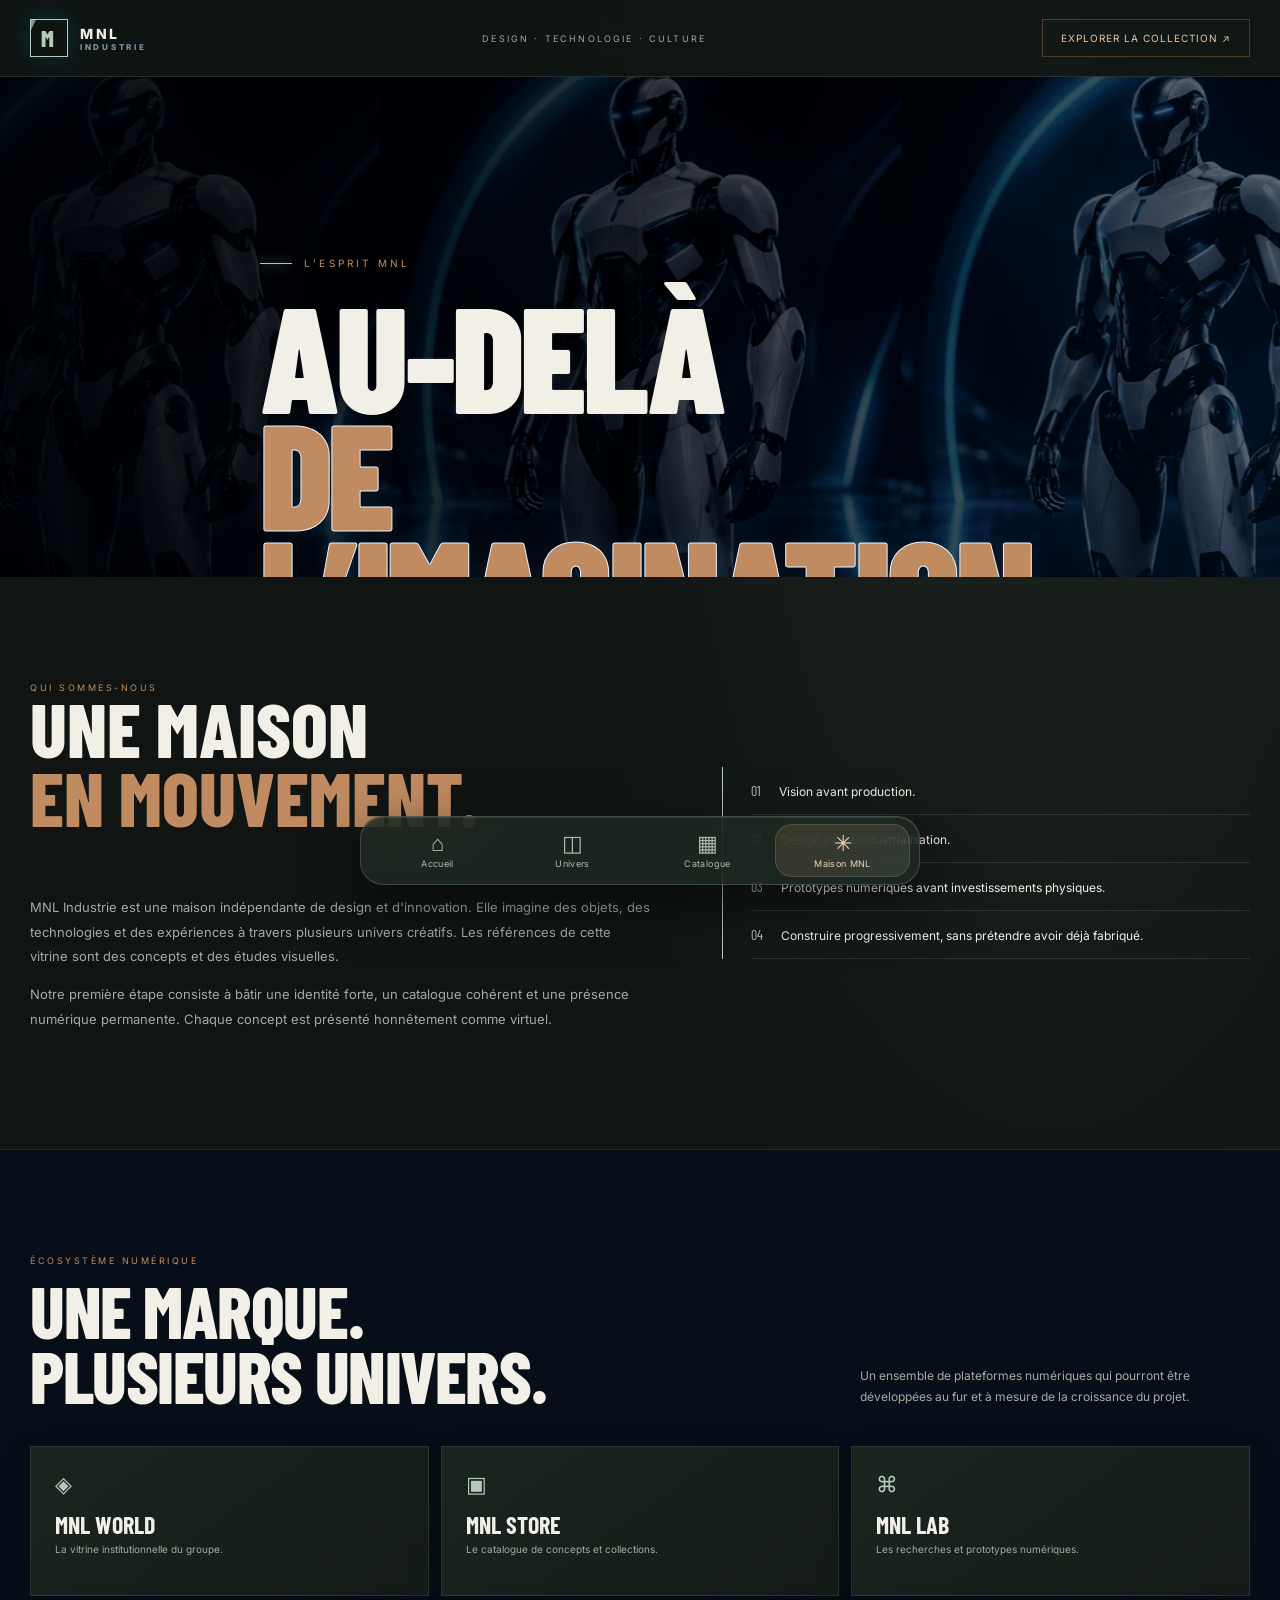
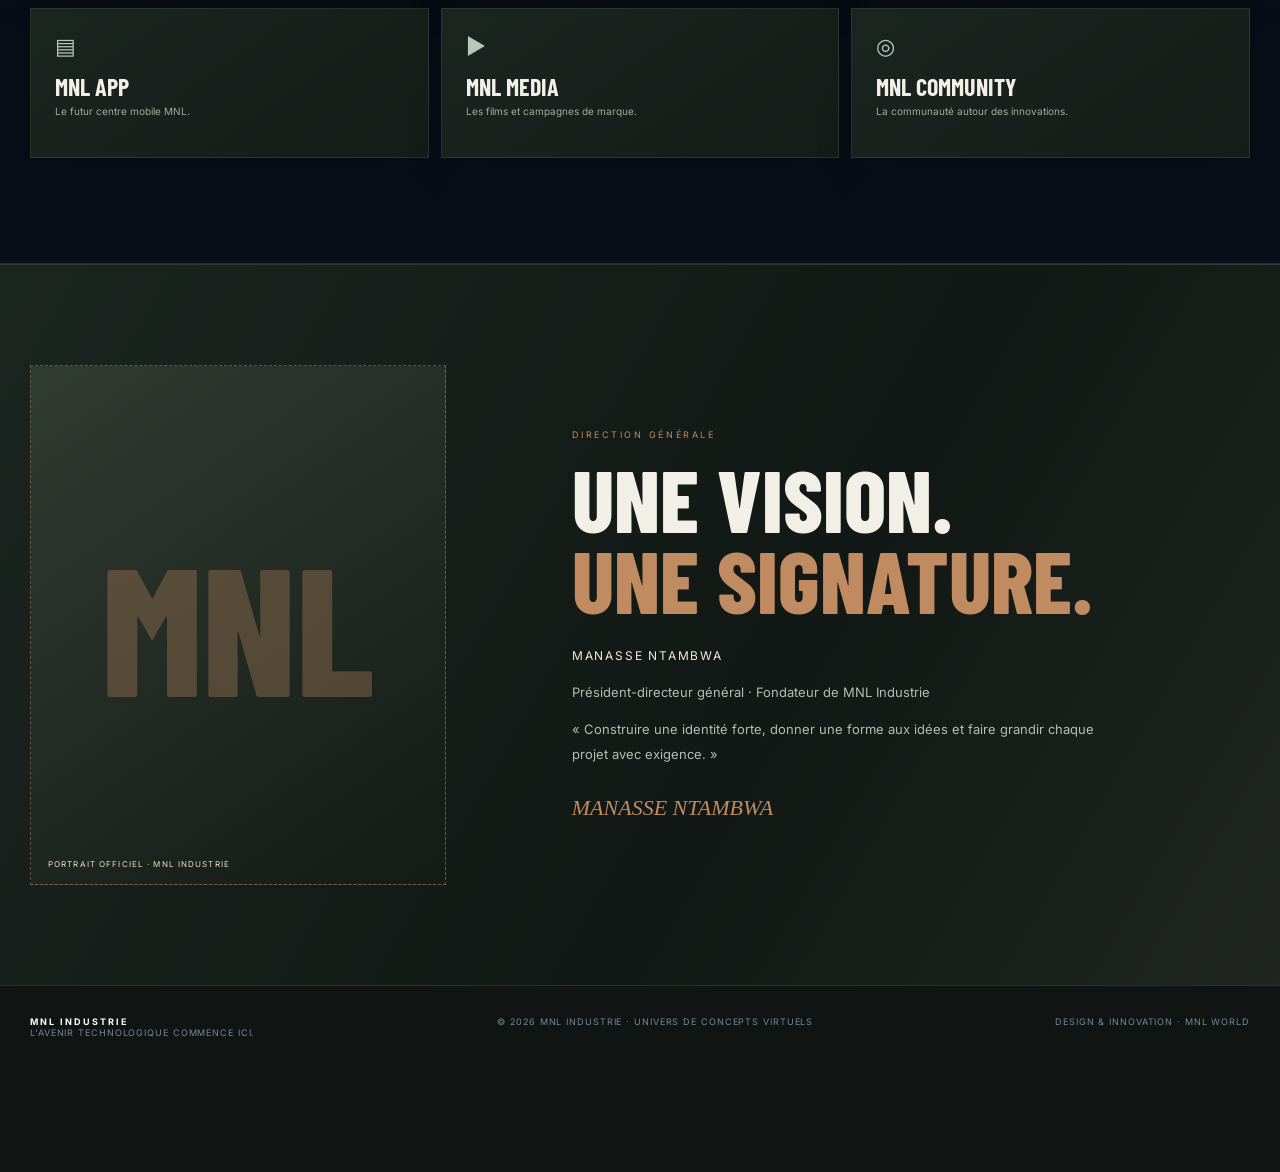
==== about.html @ 439a87bc "Finaliser la navigation et la présentation de la direction MNL" ====
<!doctype html><html lang="fr"><head><meta charset="utf-8"><meta name="viewport" content="width=device-width,initial-scale=1"><meta name="theme-color" content="#05080e"><meta name="description" content="MNL Industrie — Groupe technologique virtuel."><link rel="manifest" href="manifest.webmanifest"><link rel="icon" href="icon.svg"><title>Notre vision | MNL Industrie</title><link rel="stylesheet" href="style.css"></head><body><header class="site-header"><div class="container nav"><a class="logo" href="index.html"><span class="logo-mark">M</span><span>MNL<small>INDUSTRIE</small></span></a><span class="header-signature">DESIGN · TECHNOLOGIE · CULTURE</span><a class="nav-action" href="products.html">Explorer la collection ↗</a></div></header><main><section class="hero" style="height:500px;min-height:500px"><div class="hero-bg" style="background-image:linear-gradient(90deg,#05080ef5,#05080e99),url('mnl-atlas-robot.webp');background-position:center 35%"></div><div class="container hero-inner"><div class="eyebrow">L’esprit MNL</div><h1>AU-DELÀ<br><span>DE L’IMAGINATION.</span></h1><p>Imaginer aujourd'hui ce qui pourrait transformer demain.</p></div></section><section><div class="container manifesto"><div><div class="kicker">Qui sommes-nous</div><h2>UNE MAISON<br><span>EN MOUVEMENT.</span></h2><p>MNL Industrie est une maison indépendante de design et d'innovation. Elle imagine des objets, des technologies et des expériences à travers plusieurs univers créatifs. Les références de cette vitrine sont des concepts et des études visuelles.</p><p>Notre première étape consiste à bâtir une identité forte, un catalogue cohérent et une présence numérique permanente. Chaque concept est présenté honnêtement comme virtuel.</p></div><div class="principles"><div class="principle"><b>01</b> Vision avant production.</div><div class="principle"><b>02</b> Design avant industrialisation.</div><div class="principle"><b>03</b> Prototypes numériques avant investissements physiques.</div><div class="principle"><b>04</b> Construire progressivement, sans prétendre avoir déjà fabriqué.</div></div></div></section><section class="ecosystem"><div class="container"><div class="section-top"><div><div class="kicker">Écosystème numérique</div><h2>UNE MARQUE.<br>PLUSIEURS UNIVERS.</h2></div><p>Un ensemble de plateformes numériques qui pourront être développées au fur et à mesure de la croissance du projet.</p></div><div class="eco-grid"><article class="eco"><span>◈</span><h3>MNL WORLD</h3><p>La vitrine institutionnelle du groupe.</p></article><article class="eco"><span>▣</span><h3>MNL STORE</h3><p>Le catalogue de concepts et collections.</p></article><article class="eco"><span>⌘</span><h3>MNL LAB</h3><p>Les recherches et prototypes numériques.</p></article><article class="eco"><span>▤</span><h3>MNL APP</h3><p>Le futur centre mobile MNL.</p></article><article class="eco"><span>▶</span><h3>MNL MEDIA</h3><p>Les films et campagnes de marque.</p></article><article class="eco"><span>◎</span><h3>MNL COMMUNITY</h3><p>La communauté autour des innovations.</p></article></div></div></section><section class="ceo-section"><div class="container ceo-layout"><div class="ceo-photo"><img src="pdg.png" alt="Portrait de Manasse Ntambwa, président-directeur général de MNL Industrie" onerror="this.style.display='none';this.parentElement.classList.add('photo-pending')"><span class="photo-fallback">MNL</span><small>PORTRAIT OFFICIEL · MNL INDUSTRIE</small></div><div class="ceo-copy"><div class="kicker">Direction générale</div><h2>UNE VISION.<br><span>UNE SIGNATURE.</span></h2><p class="ceo-role">MANASSE NTAMBWA</p><p>Président-directeur général · Fondateur de MNL Industrie</p><p>« Construire une identité forte, donner une forme aux idées et faire grandir chaque projet avec exigence. »</p><div class="ceo-sign">MANASSE NTAMBWA</div></div></div></section></main><footer><div class="container foot"><div><b>MNL INDUSTRIE</b><br>L'avenir technologique commence ici.</div><div>© <span id="year"></span> MNL Industrie · Univers de concepts virtuels</div><div>Design & innovation · MNL WORLD</div></div></footer><div class="modal" id="modal" role="dialog" aria-modal="true" aria-labelledby="modalTitle"><div class="modal-box"><button class="close" id="close" aria-label="Fermer">×</button><div class="modal-img"><img id="modalImg" src="" alt=""></div><div class="modal-content"><div class="kicker" id="modalDivision"></div><h2 id="modalTitle"></h2><p id="modalType"></p><p id="modalDesc"></p><div class="specs" id="specs"></div><div class="disclaimer">CONCEPT VIRTUEL — Ce produit est une création de conception. Il n'est pas présenté comme un produit fabriqué ou commercialisé.</div></div></div></div><script src="data.js"></script><script src="app.js"></script><nav class="bottom-dock" aria-label="Navigation principale"><a href="index.html" data-page="index.html"><span>⌂</span><small>Accueil</small></a><a href="divisions.html" data-page="divisions.html"><span>◫</span><small>Univers</small></a><a href="products.html" data-page="products.html"><span>▦</span><small>Catalogue</small></a><a href="about.html" data-page="about.html"><span>✳</span><small>Maison MNL</small></a></nav><script>document.querySelectorAll('.bottom-dock a').forEach(a=>{if(location.pathname.endsWith(a.dataset.page))a.classList.add('active')});</script></body></html>
---- style.css ----
@import url('https://fonts.googleapis.com/css2?family=Barlow+Condensed:wght@500;600;700;800;900&family=Inter:wght@400;500;600;700;800&display=swap');

:root{
 --bg:#05080e;--panel:#0a111b;--panel2:#0d1a29;--line:rgba(176,207,232,.14);
 --blue:#087cff;--cyan:#28c8ff;--white:#f4f8fc;--muted:#91a2b4;--gold:#c8b58c;
 --ease:cubic-bezier(.2,.75,.25,1)
}
*{box-sizing:border-box}
html{scroll-behavior:smooth;scroll-padding-top:90px}
body{margin:0;background:var(--bg);color:var(--white);font-family:Inter,Arial,sans-serif;overflow-x:hidden}
body:before{content:"";position:fixed;inset:0;pointer-events:none;z-index:-1;opacity:.13;background-image:linear-gradient(rgba(85,160,220,.07) 1px,transparent 1px),linear-gradient(90deg,rgba(85,160,220,.07) 1px,transparent 1px);background-size:64px 64px;mask-image:linear-gradient(to bottom,black,transparent 75%)}
a{color:inherit;text-decoration:none}button,input,select{font:inherit}
.container{width:min(1220px,calc(100% - 48px));margin:auto}
header{position:fixed;inset:0 0 auto;z-index:30;background:rgba(5,8,14,.78);backdrop-filter:blur(22px) saturate(150%);border-bottom:1px solid rgba(255,255,255,.07);transition:background .35s,border-color .35s,box-shadow .35s}
header.header-scrolled{background:rgba(5,8,14,.95);border-color:rgba(40,200,255,.18);box-shadow:0 12px 35px #0008}
.nav{height:78px;display:flex;align-items:center;justify-content:space-between;gap:28px}
.logo{display:flex;align-items:center;gap:12px;font-weight:800;letter-spacing:.19em;font-size:14px}
.logo-mark{width:38px;height:38px;border:1px solid var(--cyan);display:grid;place-items:center;color:var(--cyan);font:800 23px 'Barlow Condensed';box-shadow:0 0 24px #00baff2a;position:relative;overflow:hidden}
.logo-mark:after{content:"";position:absolute;inset:-80% auto -80% -35%;width:25%;background:#fff8;transform:rotate(25deg);animation:logoShine 5s ease-in-out infinite}
.logo small{display:block;color:#8092a5;font-size:8px;letter-spacing:.34em}
.navlinks{display:flex;gap:27px;font-size:10px;text-transform:uppercase;letter-spacing:.15em;color:#c0ccd8}
.navlinks a{position:relative;padding:12px 0;transition:color .25s}
.navlinks a:after{content:"";position:absolute;bottom:3px;left:0;width:100%;height:1px;background:var(--cyan);transform:scaleX(0);transform-origin:right;transition:transform .3s var(--ease)}
.navlinks a:hover,.navlinks a.active{color:var(--cyan)}.navlinks a:hover:after{transform:scaleX(1);transform-origin:left}
.nav-action{font-size:9px;letter-spacing:.14em;text-transform:uppercase;border:1px solid #21c8ff70;padding:12px 16px;transition:.25s}
.nav-action:hover{background:#0b8bca22;border-color:var(--cyan);box-shadow:0 0 25px #00aaff20}
.hamb{display:none;background:none;color:white;border:1px solid var(--line);padding:9px 12px}
.hero{height:min(850px,100vh);min-height:650px;position:relative;display:flex;align-items:center;overflow:hidden;background:#060b13}
.hero-bg{position:absolute;inset:0;background:linear-gradient(90deg,#05080ef5 0%,#05080ed9 38%,#05080e20 100%),linear-gradient(0deg,#05080e 0%,transparent 40%),url('hero-car.webp') center 55%/cover no-repeat;transform:scale(1.04);animation:heroReveal 1.4s var(--ease) both,heroDrift 22s ease-in-out infinite alternate}
.hero:before{content:"";position:absolute;inset:0;z-index:1;pointer-events:none;background:linear-gradient(115deg,transparent 45%,#007dff14 100%);opacity:.9}
.hero:after{content:"";position:absolute;z-index:1;inset:0;pointer-events:none;background:linear-gradient(90deg,transparent 0 49.9%,#75caff0b 50%,transparent 50.1%),linear-gradient(0deg,transparent 0 49.9%,#75caff08 50%,transparent 50.1%)}
.hero-inner{position:relative;z-index:2;padding-top:75px;max-width:760px;animation:contentIn .9s .15s var(--ease) both}
.eyebrow{font-size:10px;text-transform:uppercase;letter-spacing:.32em;color:var(--cyan);display:flex;align-items:center;gap:12px}
.eyebrow:before{content:"";width:32px;height:1px;background:var(--cyan);box-shadow:0 0 12px var(--cyan)}
h1,h2,h3,p{margin-top:0}
.hero h1{font:900 clamp(70px,12vw,150px)/.78 'Barlow Condensed',sans-serif;letter-spacing:-.025em;text-transform:uppercase;margin:27px 0 24px}
.hero h1 span{display:block;color:transparent;-webkit-text-stroke:1px #e7f5ff;text-shadow:0 0 35px #60bfff1a}
.hero p{color:#c0ccd7;max-width:500px;font-size:14px;line-height:1.9}
.buttons{display:flex;gap:12px;flex-wrap:wrap;margin-top:28px}
.btn{display:inline-flex;align-items:center;gap:12px;padding:14px 19px;border:1px solid #ffffff38;font-size:9px;letter-spacing:.16em;text-transform:uppercase;transition:transform .3s var(--ease),border-color .3s,background .3s;position:relative;overflow:hidden}
.btn:after{content:"";position:absolute;inset:0;background:linear-gradient(110deg,transparent,#ffffff20,transparent);transform:translateX(-120%);transition:transform .65s}
.btn:hover:after{transform:translateX(120%)}
.btn.primary{background:linear-gradient(105deg,#006bff,#00aee9);border:0;color:white;box-shadow:0 8px 30px #007bff35}
.btn:hover{transform:translateY(-3px);border-color:var(--cyan)}
.hero-bottom{position:absolute;z-index:3;bottom:34px;left:0;right:0;display:flex;justify-content:space-between;align-items:end;color:#8da0b3;font-size:9px;letter-spacing:.18em;text-transform:uppercase}
.hero-index strong{font:700 30px 'Barlow Condensed';color:white}.scroll{display:flex;gap:12px;align-items:center}.scroll:before{content:"";width:45px;height:1px;background:var(--cyan);animation:scrollLine 2s ease-in-out infinite}
section{padding:105px 0;position:relative}
.section-top{display:flex;justify-content:space-between;align-items:end;gap:35px;margin-bottom:38px}
.section-top h2{font:800 clamp(42px,6vw,72px)/.9 'Barlow Condensed';text-transform:uppercase;letter-spacing:-.02em;margin:12px 0 0}
.section-top p{max-width:390px;color:var(--muted);font-size:12px;line-height:1.8;margin:0}
.kicker{font-size:9px;color:var(--cyan);letter-spacing:.28em;text-transform:uppercase}
.division-grid{display:grid;grid-template-columns:repeat(5,minmax(0,1fr));border-top:1px solid var(--line);border-left:1px solid var(--line);isolation:isolate}
.division{padding:23px 19px 20px;min-height:205px;border-right:1px solid var(--line);border-bottom:1px solid var(--line);background:linear-gradient(145deg,#101b2a66,rgba(6,12,20,.35));position:relative;overflow:hidden;transition:background .4s,border-color .4s,transform .4s var(--ease),box-shadow .4s;transform:translate3d(var(--pointer-x,0),var(--pointer-y,0),0)}
.division:before{content:"";position:absolute;inset:0;background:radial-gradient(280px circle at var(--mx,50%) var(--my,50%),#168bca20,transparent 65%);opacity:0;transition:opacity .35s;pointer-events:none}
.division:after{content:"";position:absolute;left:0;bottom:0;height:2px;width:0;background:linear-gradient(90deg,var(--cyan),#087cff);transition:width .45s var(--ease)}
.division:hover{background:linear-gradient(145deg,#102a40,#091421);border-color:#28c8ff55;box-shadow:inset 0 0 45px #008dff10,0 14px 35px #0004;z-index:2}
.division:hover:before{opacity:1}.division:hover:after{width:100%}
.division-topline{display:flex;justify-content:space-between;align-items:center;position:relative;z-index:1}
.division .number{font:600 11px 'Barlow Condensed';letter-spacing:.13em;color:var(--cyan)}
.division-index{font:500 10px 'Barlow Condensed';color:#53677b;opacity:.8}
.division-symbol{width:39px;height:39px;margin:23px 0 16px;color:#d7e8f7;position:relative;z-index:1;transition:color .35s,transform .45s var(--ease),filter .35s}
.division-symbol svg{width:100%;height:100%;display:block;filter:drop-shadow(0 0 0 transparent)}
.division:hover .division-symbol{color:var(--cyan);transform:translate3d(0,-4px,0) scale(1.08);filter:drop-shadow(0 0 10px #16baff55)}
.division h3{font-size:11px;text-transform:uppercase;letter-spacing:.075em;margin:0 0 7px;position:relative;z-index:1}
.division p{font-size:10px;color:var(--muted);margin:0;position:relative;z-index:1}
.division-link{display:flex;justify-content:space-between;align-items:center;margin-top:16px;color:#61788e;font-size:7px;letter-spacing:.18em;opacity:0;transform:translateY(5px);transition:.3s}
.division-link b{font-size:13px;color:var(--cyan)}
.division:hover .division-link{opacity:1;transform:translateY(0)}
.featured{background:linear-gradient(180deg,#080e17,#070c14);border-block:1px solid var(--line)}
.product-tools{display:flex;gap:10px;flex-wrap:wrap;margin-bottom:25px}
.product-tools input,.product-tools select{background:#0a121d;color:white;border:1px solid var(--line);padding:13px 15px;outline:none;font-size:11px;border-radius:0;transition:border-color .2s,box-shadow .2s}
.product-tools input{flex:1;min-width:230px}.product-tools input:focus,.product-tools select:focus{border-color:var(--cyan);box-shadow:0 0 0 3px #21c8ff12}
.product-grid{display:grid;grid-template-columns:repeat(3,minmax(0,1fr));gap:16px}
.product{background:#0b121c;border:1px solid var(--line);transition:transform .4s var(--ease),border-color .3s,box-shadow .4s;cursor:pointer;overflow:hidden;position:relative;transform:translate3d(var(--pointer-x,0),var(--pointer-y,0),0)}
.product:hover{transform:translate3d(var(--pointer-x,0),calc(var(--pointer-y,0) - 5px),0);border-color:#1baeff88;box-shadow:0 18px 55px #001c3855}
.product-image{height:245px;position:relative;overflow:hidden;background:#0b1420}
.product-image img{width:100%;height:100%;object-fit:cover;transition:transform .9s var(--ease),filter .5s;filter:saturate(.88)}
.product:hover .product-image img{transform:scale(1.075);filter:saturate(1.08) contrast(1.04)}
.product-image:after{content:"";position:absolute;inset:35% 0 0;background:linear-gradient(transparent,#0b121c)}
.product-number{position:absolute;z-index:2;top:15px;left:16px;font:12px 'Barlow Condensed';letter-spacing:.2em;color:#dcefff}
.product-view{position:absolute;z-index:2;right:15px;bottom:13px;font-size:7px;letter-spacing:.16em;color:white;opacity:0;transform:translateY(7px);transition:.3s}
.product-view b{color:var(--cyan);font-size:13px;margin-left:8px}
.product:hover .product-view{opacity:1;transform:translateY(0)}
.product-info{padding:19px 20px 21px}
.product-info small{color:var(--cyan);font-size:8px;letter-spacing:.2em;text-transform:uppercase}
.product-info h3{font:700 31px/.95 'Barlow Condensed';letter-spacing:.03em;margin:9px 0 5px}
.product-info p{font-size:10px;color:var(--muted);margin:0}
.product-bottom{display:flex;justify-content:space-between;align-items:center;margin-top:18px;padding-top:13px;border-top:1px solid var(--line)}
.concept{font-size:8px;color:var(--gold);letter-spacing:.14em;text-transform:uppercase}.arrow{color:var(--cyan);font-size:18px;transition:transform .25s}
.product:hover .arrow{transform:translate(3px,-3px)}
.manifesto{display:grid;grid-template-columns:1fr .85fr;gap:70px;align-items:center}
.manifesto h2{font:800 clamp(45px,6vw,78px)/.9 'Barlow Condensed';text-transform:uppercase}
.manifesto h2 span{color:var(--cyan)}
.manifesto p{color:var(--muted);font-size:13px;line-height:1.9}
.principles{border-left:1px solid var(--cyan);padding-left:28px}
.principle{padding:15px 0;border-bottom:1px solid var(--line);font-size:12px}
.principle b{color:var(--cyan);font:14px 'Barlow Condensed';margin-right:15px}
.ecosystem{background:#080e17;border-block:1px solid var(--line)}
.eco-grid{display:grid;grid-template-columns:repeat(3,1fr);gap:12px}
.eco{border:1px solid var(--line);padding:24px;min-height:150px;background:linear-gradient(145deg,#111c2a,#090f18);transition:transform .35s var(--ease),border-color .3s,background .3s;transform:translate3d(var(--pointer-x,0),var(--pointer-y,0),0)}
.eco:hover{transform:translateY(-5px);border-color:#21c8ff66;background:linear-gradient(145deg,#122b40,#0a1420)}
.eco span{color:var(--cyan);font-size:22px}.eco h3{font:700 24px 'Barlow Condensed';margin:13px 0 4px}.eco p{font-size:10px;color:var(--muted);margin:0}
footer{border-top:1px solid var(--line);padding:30px 0;color:#75879a;font-size:9px;letter-spacing:.1em;text-transform:uppercase}
.foot{display:flex;justify-content:space-between;gap:15px;flex-wrap:wrap}.foot b{color:white;letter-spacing:.22em}
.modal{position:fixed;inset:0;background:#000d;z-index:60;display:none;place-items:center;padding:18px;backdrop-filter:blur(8px)}
.modal.show{display:grid;animation:modalFade .25s ease both}
.modal-box{width:min(780px,100%);max-height:90vh;overflow:auto;background:#0b121c;border:1px solid #24bfff66;display:grid;grid-template-columns:1fr 1fr;position:relative;box-shadow:0 30px 100px #000b;animation:modalLift .35s var(--ease) both}
.modal-img{min-height:340px}.modal-img img{width:100%;height:100%;object-fit:cover}
.modal-content{padding:35px 30px}.close{position:absolute;top:12px;right:14px;background:#05080eaa;border:1px solid var(--line);color:white;font-size:22px;width:34px;height:34px;cursor:pointer;z-index:2;transition:.2s}.close:hover{background:#0a8bc7;border-color:var(--cyan)}
.modal-content h2{font:800 50px 'Barlow Condensed';margin:12px 0 3px}
.modal-content p{font-size:12px;color:var(--muted);line-height:1.8}
.specs{margin:20px 0}.spec{display:flex;justify-content:space-between;gap:15px;padding:9px 0;border-bottom:1px solid var(--line);font-size:10px}
.spec span:first-child{color:var(--muted)}
.disclaimer{font-size:9px;color:var(--gold);border-left:2px solid var(--gold);padding:9px 12px;background:#c8b58c0d}
.empty{display:none;color:var(--muted);font-size:12px}
.reveal{opacity:1;transform:translateY(0)}
.motion-ready .reveal{opacity:0;transform:translateY(24px);transition:opacity .7s var(--ease),transform .7s var(--ease);transition-delay:var(--reveal-delay,0ms)}
.motion-ready .reveal.is-visible{opacity:1;transform:translateY(0)}
.motion-ready .division.reveal{transform:translateY(22px)}
.motion-ready .division.reveal.is-visible{transform:translateY(0)}
@keyframes heroReveal{from{opacity:.45;transform:scale(1.1)}to{opacity:1;transform:scale(1.04)}}
@keyframes heroDrift{from{background-position:52% 52%}to{background-position:57% 48%}}
@keyframes contentIn{from{opacity:0;transform:translateY(22px)}to{opacity:1;transform:translateY(0)}}
@keyframes logoShine{0%,65%{left:-40%}100%{left:130%}}
@keyframes scrollLine{0%,100%{transform:scaleX(.65);transform-origin:left;opacity:.5}50%{transform:scaleX(1);opacity:1}}
@keyframes modalFade{from{opacity:0}to{opacity:1}}
@keyframes modalLift{from{opacity:0;transform:translateY(18px) scale(.985)}to{opacity:1;transform:translateY(0) scale(1)}}
@media(max-width:1000px){.division-grid{grid-template-columns:repeat(2,minmax(0,1fr))}.product-grid{grid-template-columns:repeat(2,minmax(0,1fr))}.navlinks{gap:14px}}
@media(max-width:650px){
 .container{width:calc(100% - 30px)}.nav{height:67px}.hamb{display:block}.nav-action{display:none}
 .navlinks{display:none;position:absolute;top:67px;left:0;right:0;padding:16px 22px 22px;background:rgba(5,12,21,.98);flex-direction:column;gap:5px;border-bottom:1px solid var(--line)}
 .navlinks.open{display:flex;animation:contentIn .25s ease both}.navlinks a{padding:13px 0}
 .hero{height:790px;min-height:680px;max-height:100svh}
 .hero-bg{background-position:58% center;background-image:linear-gradient(90deg,#05080ef2,#05080e80),linear-gradient(0deg,#05080e,transparent 55%),url('hero-car.webp')}
 .hero h1{font-size:clamp(66px,18vw,105px)}.hero-inner{padding-top:55px}.hero-bottom{bottom:20px}.hero-index{display:none}
 section{padding:72px 0}.section-top{display:block}.section-top p{margin-top:15px}
 .division-grid{grid-template-columns:repeat(2,minmax(0,1fr))}
 .division{padding:17px 13px;min-height:174px}.division-symbol{width:33px;height:33px;margin:21px 0 14px}
 .division h3{font-size:10px;line-height:1.4}.division p{font-size:9px;line-height:1.5}
 .division-link{opacity:1;transform:none;margin-top:12px}
 .product-grid,.eco-grid{grid-template-columns:1fr}.product-image{height:230px}
 .modal-box{grid-template-columns:1fr}.modal-img{height:220px;min-height:0}.modal-content{padding:24px}.modal-content h2{font-size:42px}
 .foot{display:block}.foot div{margin:7px 0}
}
@media(prefers-reduced-motion:reduce){
 *,*::before,*::after{scroll-behavior:auto!important;animation-duration:.01ms!important;animation-iteration-count:1!important;transition-duration:.01ms!important}
 .motion-ready .reveal{opacity:1;transform:none}
}

.catalog-hero{height:640px;min-height:580px}.catalog-hero .hero-bg{background-image:linear-gradient(90deg,#05080ef5,#05080e9c 52%,#05080e33),url('hero-car.webp')}.hero-stats{display:flex;gap:34px;margin-top:34px;flex-wrap:wrap}.hero-stats div{display:flex;flex-direction:column;gap:5px;border-left:1px solid var(--cyan);padding-left:13px}.hero-stats b{font:700 29px 'Barlow Condensed';color:white}.hero-stats span,.results-count{font-size:8px;letter-spacing:.17em;color:var(--muted)}.catalog-toolbar{display:flex;align-items:center;justify-content:space-between;gap:20px;margin-bottom:24px}.catalog-toolbar .product-tools{flex:1;margin:0}.catalog-note{margin-top:35px;padding:17px 20px;border-left:2px solid var(--gold);background:#c8b58c0a;color:#9eacba;font-size:10px;line-height:1.7}.favorite{position:absolute;z-index:4;right:14px;top:12px;width:36px;height:36px;border:1px solid #ffffff55;background:#05080e99;color:white;font-size:20px;cursor:pointer}.favorite.is-favorite{color:#ff7294;border-color:#ff7294}.modal-open{overflow:hidden}.modal{position:fixed;inset:0;z-index:80;background:#02050be8;display:none;align-items:center;justify-content:center;padding:22px;backdrop-filter:blur(14px)}.modal.show{display:flex}.modal-box{width:min(900px,100%);max-height:90vh;overflow:auto;background:#0a121d;border:1px solid #ffffff20;display:grid;grid-template-columns:1fr 1fr;position:relative}.modal-img{min-height:380px;background:#08101a}.modal-img img{width:100%;height:100%;object-fit:cover}.modal-content{padding:38px}.modal-content h2{font:800 54px/.95 'Barlow Condensed';margin:12px 0}.modal-content p{color:#a8b7c6;font-size:12px;line-height:1.8}.close{position:absolute;z-index:3;right:12px;top:12px;width:38px;height:38px;border:1px solid #ffffff55;background:#08101acc;color:white;font-size:25px;cursor:pointer}.specs{margin:20px 0;border-top:1px solid var(--line)}.spec{display:flex;justify-content:space-between;gap:16px;padding:11px 0;border-bottom:1px solid var(--line);font-size:10px}.spec span{color:var(--muted)}.spec b{color:#eaf5ff;text-align:right}.disclaimer{font-size:9px;color:var(--gold);line-height:1.6;padding-top:12px;border-top:1px solid var(--line)}.empty{display:none;color:var(--muted);padding:30px;text-align:center}.motion-ready .reveal{opacity:0;transform:translateY(20px);transition:opacity .65s ease,transform .65s var(--ease)}.motion-ready .reveal.is-visible{opacity:1;transform:translateY(0)}@media(max-width:760px){.catalog-hero{height:590px;min-height:560px}.catalog-toolbar{display:block}.catalog-toolbar .product-tools{margin-bottom:12px;flex-wrap:wrap}.hero-stats{gap:18px}.modal-box{grid-template-columns:1fr}.modal-img{height:220px;min-height:0}.modal-content{padding:25px}.modal-content h2{font-size:42px}}
:root{--bg:#101513;--panel:#171f1c;--panel2:#202b26;--line:rgba(225,226,211,.13);--blue:#93a99a;--cyan:#b5c8b9;--white:#f2efe7;--muted:#a5aaa0;--gold:#c18b61;--ease:cubic-bezier(.2,.72,.2,1)}
body{background:radial-gradient(ellipse at 82% 7%,rgba(125,150,127,.12),transparent 34%),#101513;color:var(--white);padding-bottom:104px}
.site-header{position:sticky;top:0;z-index:40;background:rgba(16,21,19,.74);backdrop-filter:blur(24px) saturate(145%);border-bottom:1px solid var(--line)}
.site-header .nav{height:76px}.header-signature{font-size:9px;letter-spacing:.24em;color:#9da99e}.site-header .nav-action{border:1px solid #c18b6155;padding:12px 18px;color:#e8c6a6;font-size:10px;letter-spacing:.1em}
.bottom-dock{position:fixed;z-index:90;left:50%;bottom:max(15px,env(safe-area-inset-bottom));transform:translateX(-50%);width:min(560px,calc(100% - 28px));min-height:68px;display:grid;grid-template-columns:repeat(4,1fr);align-items:center;padding:7px 9px;border:1px solid rgba(230,237,226,.18);border-radius:23px;background:rgba(31,42,36,.78);backdrop-filter:blur(28px) saturate(180%);box-shadow:0 18px 55px #0008,inset 0 1px 0 #ffffff1b}
.bottom-dock a{display:flex;min-height:53px;flex-direction:column;align-items:center;justify-content:center;gap:4px;text-decoration:none;color:#aeb8ad;border-radius:17px;transition:background .35s,color .35s,transform .35s}.bottom-dock a span{font-size:22px;line-height:1}.bottom-dock a small{font-size:9px;letter-spacing:.04em}.bottom-dock a.active{color:#f1d2b4;background:linear-gradient(140deg,#b47d5630,#d8e6d31a);box-shadow:inset 0 0 0 1px #d5b49330}.bottom-dock a:active{transform:scale(.94)}
.hero .hero-bg{filter:saturate(.72) contrast(1.06)}.hero h1 span,.manifesto h2 span{color:#c18b61}.btn.primary{background:#b27d58;border-color:#b27d58;color:#151713}.btn{border-color:#c1c7b9;color:#e9e7dc}.kicker,.eyebrow{color:#c18b61}
.division,.product,.eco{background:linear-gradient(145deg,#1b2520,#141b18);border-color:#dce8d31a;box-shadow:0 12px 35px #0002;transition:transform .55s var(--ease),border-color .4s,box-shadow .4s}.division:hover,.product:hover,.eco:hover{transform:translateY(-7px);border-color:#c18b6177;box-shadow:0 22px 48px #0005}.product-image{background:#202a24;overflow:hidden}.product-image img{transition:transform 1.1s var(--ease),filter .8s}.product:hover .product-image img{transform:scale(1.055);filter:saturate(1.1)}
.ceo-section{padding:100px 0;background:linear-gradient(120deg,#1b2520,#111815 60%,#20251f);border-top:1px solid var(--line)}.ceo-layout{display:grid;grid-template-columns:minmax(220px,.8fr) 1.2fr;gap:clamp(30px,7vw,100px);align-items:center}.ceo-photo{position:relative;aspect-ratio:4/5;max-height:520px;background:linear-gradient(145deg,#303b32,#141a16);border:1px solid #d9c1a355;overflow:hidden}.ceo-photo img{width:100%;height:100%;object-fit:cover;position:absolute;inset:0;z-index:2}.ceo-photo small{position:absolute;bottom:15px;left:17px;z-index:3;font-size:8px;letter-spacing:.14em;color:#e6dfd1}.photo-fallback{position:absolute;inset:0;display:grid;place-items:center;font:800 clamp(80px,15vw,180px) 'Barlow Condensed';color:#c18b6155}.ceo-photo.photo-pending{border-style:dashed;border-color:#c18b6177}.ceo-copy h2{font:800 clamp(48px,7vw,88px)/.92 'Barlow Condensed';margin:18px 0}.ceo-copy h2 span{color:#c18b61}.ceo-copy p{max-width:550px;color:#b7bcb1;font-size:13px;line-height:1.9}.ceo-copy .ceo-role{color:#f1e8dc;letter-spacing:.15em;font-size:12px;margin-top:25px}.ceo-sign{margin-top:28px;color:#c18b61;font:italic 22px Georgia}
.modal{background:#0a100eeb}.modal-box{background:#1a231e;border-color:#dce8d322}a:focus-visible,button:focus-visible,input:focus-visible,select:focus-visible{outline:2px solid #d7a77f;outline-offset:3px}
@media(max-width:760px){body{padding-bottom:100px}.site-header .nav{height:65px}.header-signature{display:none}.site-header .nav-action{font-size:9px;padding:9px 11px}.bottom-dock{min-height:65px;border-radius:21px}.bottom-dock a{min-height:51px}.ceo-section{padding:65px 0}.ceo-layout{grid-template-columns:1fr;gap:30px}.ceo-photo{width:min(78%,340px);margin:auto}}
@media(prefers-reduced-motion:reduce){.division,.product,.eco,.product-image img,.bottom-dock a{transition:none!important;transform:none!important}.motion-ready .reveal{opacity:1;transform:none;transition:none}}
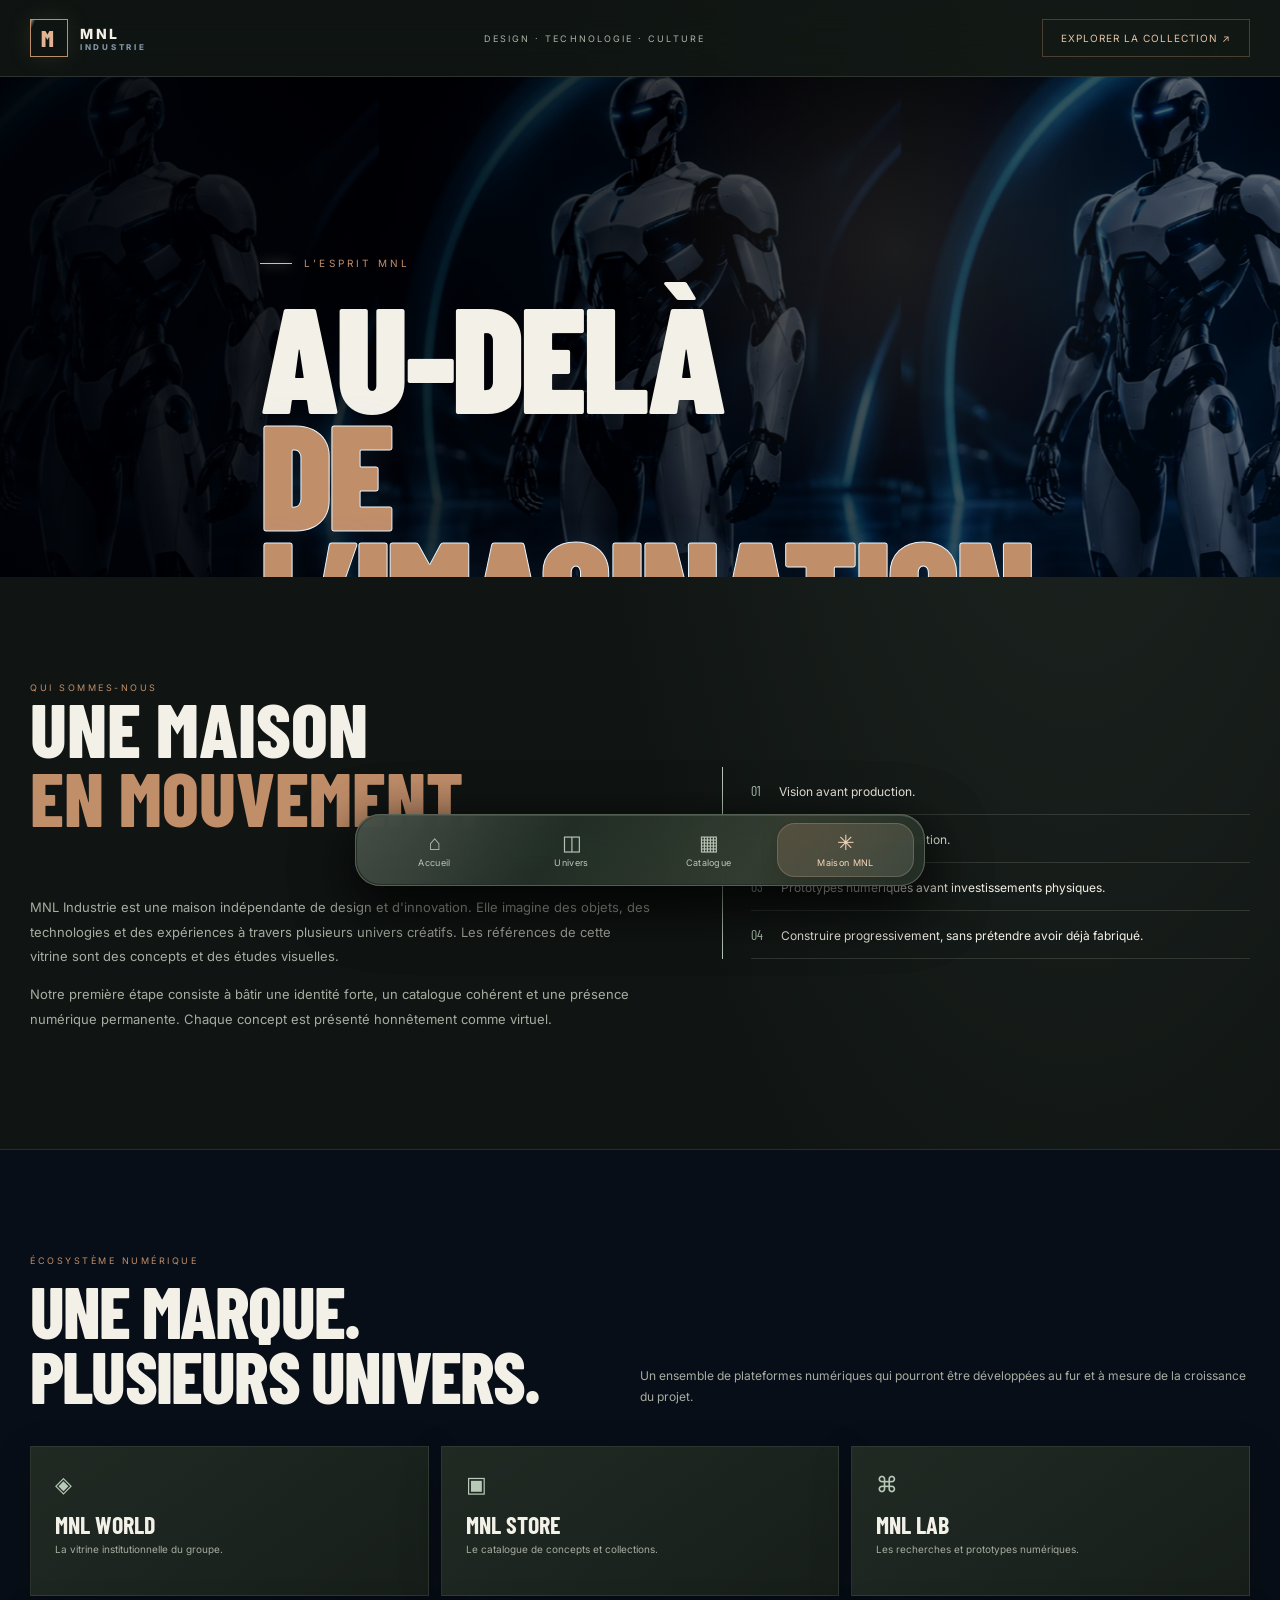
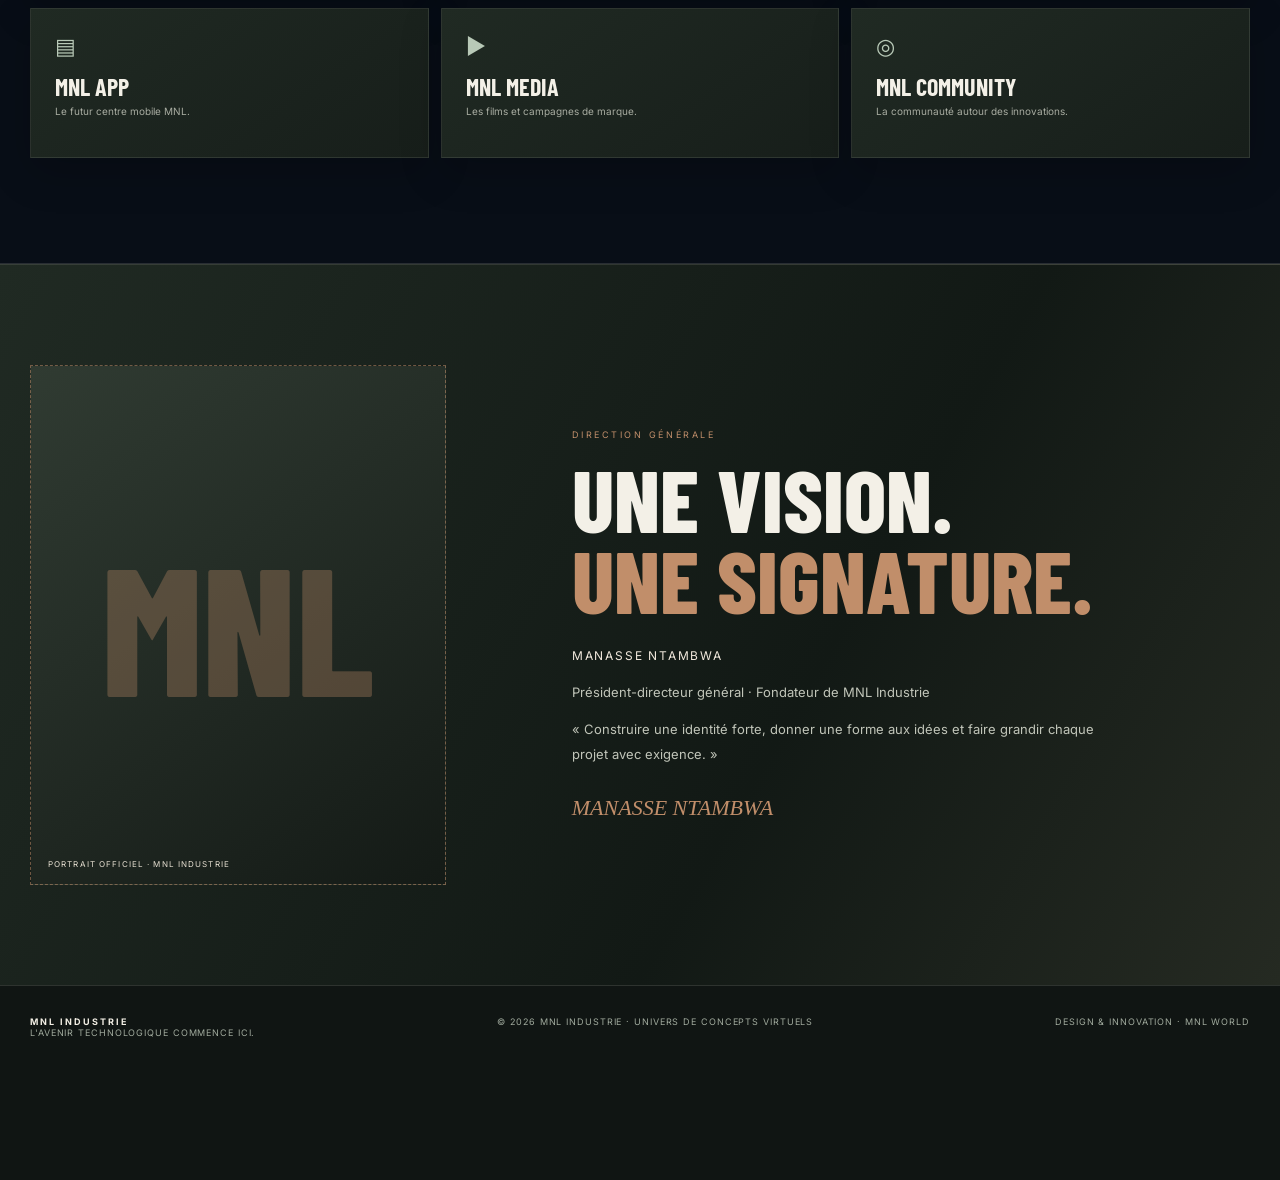
==== commit a5de9eae: "Direction artistique Maison MNL : galerie, navigation verre et catalogue enrichi" ====
--- a/about.html
+++ b/about.html
@@ -1 +1,6 @@
-<!doctype html><html lang="fr"><head><meta charset="utf-8"><meta name="viewport" content="width=device-width,initial-scale=1"><meta name="theme-color" content="#05080e"><meta name="description" content="MNL Industrie — Groupe technologique virtuel."><link rel="manifest" href="manifest.webmanifest"><link rel="icon" href="icon.svg"><title>Notre vision | MNL Industrie</title><link rel="stylesheet" href="style.css"></head><body><header class="site-header"><div class="container nav"><a class="logo" href="index.html"><span class="logo-mark">M</span><span>MNL<small>INDUSTRIE</small></span></a><span class="header-signature">DESIGN · TECHNOLOGIE · CULTURE</span><a class="nav-action" href="products.html">Explorer la collection ↗</a></div></header><main><section class="hero" style="height:500px;min-height:500px"><div class="hero-bg" style="background-image:linear-gradient(90deg,#05080ef5,#05080e99),url('mnl-atlas-robot.webp');background-position:center 35%"></div><div class="container hero-inner"><div class="eyebrow">L’esprit MNL</div><h1>AU-DELÀ<br><span>DE L’IMAGINATION.</span></h1><p>Imaginer aujourd'hui ce qui pourrait transformer demain.</p></div></section><section><div class="container manifesto"><div><div class="kicker">Qui sommes-nous</div><h2>UNE MAISON<br><span>EN MOUVEMENT.</span></h2><p>MNL Industrie est une maison indépendante de design et d'innovation. Elle imagine des objets, des technologies et des expériences à travers plusieurs univers créatifs. Les références de cette vitrine sont des concepts et des études visuelles.</p><p>Notre première étape consiste à bâtir une identité forte, un catalogue cohérent et une présence numérique permanente. Chaque concept est présenté honnêtement comme virtuel.</p></div><div class="principles"><div class="principle"><b>01</b> Vision avant production.</div><div class="principle"><b>02</b> Design avant industrialisation.</div><div class="principle"><b>03</b> Prototypes numériques avant investissements physiques.</div><div class="principle"><b>04</b> Construire progressivement, sans prétendre avoir déjà fabriqué.</div></div></div></section><section class="ecosystem"><div class="container"><div class="section-top"><div><div class="kicker">Écosystème numérique</div><h2>UNE MARQUE.<br>PLUSIEURS UNIVERS.</h2></div><p>Un ensemble de plateformes numériques qui pourront être développées au fur et à mesure de la croissance du projet.</p></div><div class="eco-grid"><article class="eco"><span>◈</span><h3>MNL WORLD</h3><p>La vitrine institutionnelle du groupe.</p></article><article class="eco"><span>▣</span><h3>MNL STORE</h3><p>Le catalogue de concepts et collections.</p></article><article class="eco"><span>⌘</span><h3>MNL LAB</h3><p>Les recherches et prototypes numériques.</p></article><article class="eco"><span>▤</span><h3>MNL APP</h3><p>Le futur centre mobile MNL.</p></article><article class="eco"><span>▶</span><h3>MNL MEDIA</h3><p>Les films et campagnes de marque.</p></article><article class="eco"><span>◎</span><h3>MNL COMMUNITY</h3><p>La communauté autour des innovations.</p></article></div></div></section><section class="ceo-section"><div class="container ceo-layout"><div class="ceo-photo"><img src="pdg.png" alt="Portrait de Manasse Ntambwa, président-directeur général de MNL Industrie" onerror="this.style.display='none';this.parentElement.classList.add('photo-pending')"><span class="photo-fallback">MNL</span><small>PORTRAIT OFFICIEL · MNL INDUSTRIE</small></div><div class="ceo-copy"><div class="kicker">Direction générale</div><h2>UNE VISION.<br><span>UNE SIGNATURE.</span></h2><p class="ceo-role">MANASSE NTAMBWA</p><p>Président-directeur général · Fondateur de MNL Industrie</p><p>« Construire une identité forte, donner une forme aux idées et faire grandir chaque projet avec exigence. »</p><div class="ceo-sign">MANASSE NTAMBWA</div></div></div></section></main><footer><div class="container foot"><div><b>MNL INDUSTRIE</b><br>L'avenir technologique commence ici.</div><div>© <span id="year"></span> MNL Industrie · Univers de concepts virtuels</div><div>Design & innovation · MNL WORLD</div></div></footer><div class="modal" id="modal" role="dialog" aria-modal="true" aria-labelledby="modalTitle"><div class="modal-box"><button class="close" id="close" aria-label="Fermer">×</button><div class="modal-img"><img id="modalImg" src="" alt=""></div><div class="modal-content"><div class="kicker" id="modalDivision"></div><h2 id="modalTitle"></h2><p id="modalType"></p><p id="modalDesc"></p><div class="specs" id="specs"></div><div class="disclaimer">CONCEPT VIRTUEL — Ce produit est une création de conception. Il n'est pas présenté comme un produit fabriqué ou commercialisé.</div></div></div></div><script src="data.js"></script><script src="app.js"></script><nav class="bottom-dock" aria-label="Navigation principale"><a href="index.html" data-page="index.html"><span>⌂</span><small>Accueil</small></a><a href="divisions.html" data-page="divisions.html"><span>◫</span><small>Univers</small></a><a href="products.html" data-page="products.html"><span>▦</span><small>Catalogue</small></a><a href="about.html" data-page="about.html"><span>✳</span><small>Maison MNL</small></a></nav><script>document.querySelectorAll('.bottom-dock a').forEach(a=>{if(location.pathname.endsWith(a.dataset.page))a.classList.add('active')});</script></body></html>+<!doctype html><html lang="fr"><head><meta charset="utf-8"><meta name="viewport" content="width=device-width,initial-scale=1"><meta name="theme-color" content="#101513"><meta name="description" content="MNL Industrie — Groupe technologique virtuel."><link rel="manifest" href="manifest.webmanifest"><link rel="icon" href="icon.svg"><title>Notre vision | MNL Industrie</title><link rel="stylesheet" href="style.css"></head><body><header class="site-header"><div class="container nav"><a class="logo" href="index.html"><span class="logo-mark">M</span><span>MNL<small>INDUSTRIE</small></span></a><span class="header-signature">DESIGN · TECHNOLOGIE · CULTURE</span><a class="nav-action" href="products.html">Explorer la collection ↗</a></div></header><main><section class="hero" style="height:500px;min-height:500px"><div class="hero-bg" style="background-image:linear-gradient(90deg,#05080ef5,#05080e99),url('mnl-atlas-robot.webp');background-position:center 35%"></div><div class="container hero-inner"><div class="eyebrow">L’esprit MNL</div><h1>AU-DELÀ<br><span>DE L’IMAGINATION.</span></h1><p>Imaginer aujourd'hui ce qui pourrait transformer demain.</p></div></section><section><div class="container manifesto"><div><div class="kicker">Qui sommes-nous</div><h2>UNE MAISON<br><span>EN MOUVEMENT.</span></h2><p>MNL Industrie est une maison indépendante de design et d'innovation. Elle imagine des objets, des technologies et des expériences à travers plusieurs univers créatifs. Les références de cette vitrine sont des concepts et des études visuelles.</p><p>Notre première étape consiste à bâtir une identité forte, un catalogue cohérent et une présence numérique permanente. Chaque concept est présenté honnêtement comme virtuel.</p></div><div class="principles"><div class="principle"><b>01</b> Vision avant production.</div><div class="principle"><b>02</b> Design avant industrialisation.</div><div class="principle"><b>03</b> Prototypes numériques avant investissements physiques.</div><div class="principle"><b>04</b> Construire progressivement, sans prétendre avoir déjà fabriqué.</div></div></div></section><section class="ecosystem"><div class="container"><div class="section-top"><div><div class="kicker">Écosystème numérique</div><h2>UNE MARQUE.<br>PLUSIEURS UNIVERS.</h2></div><p>Un ensemble de plateformes numériques qui pourront être développées au fur et à mesure de la croissance du projet.</p></div><div class="eco-grid"><article class="eco"><span>◈</span><h3>MNL WORLD</h3><p>La vitrine institutionnelle du groupe.</p></article><article class="eco"><span>▣</span><h3>MNL STORE</h3><p>Le catalogue de concepts et collections.</p></article><article class="eco"><span>⌘</span><h3>MNL LAB</h3><p>Les recherches et prototypes numériques.</p></article><article class="eco"><span>▤</span><h3>MNL APP</h3><p>Le futur centre mobile MNL.</p></article><article class="eco"><span>▶</span><h3>MNL MEDIA</h3><p>Les films et campagnes de marque.</p></article><article class="eco"><span>◎</span><h3>MNL COMMUNITY</h3><p>La communauté autour des innovations.</p></article></div></div></section><section class="ceo-section"><div class="container ceo-layout"><div class="ceo-photo"><img src="pdg.png" alt="Portrait de Manasse Ntambwa, président-directeur général de MNL Industrie" onerror="this.style.display='none';this.parentElement.classList.add('photo-pending')"><span class="photo-fallback">MNL</span><small>PORTRAIT OFFICIEL · MNL INDUSTRIE</small></div><div class="ceo-copy"><div class="kicker">Direction générale</div><h2>UNE VISION.<br><span>UNE SIGNATURE.</span></h2><p class="ceo-role">MANASSE NTAMBWA</p><p>Président-directeur général · Fondateur de MNL Industrie</p><p>« Construire une identité forte, donner une forme aux idées et faire grandir chaque projet avec exigence. »</p><div class="ceo-sign">MANASSE NTAMBWA</div></div></div></section></main><footer><div class="container foot"><div><b>MNL INDUSTRIE</b><br>L'avenir technologique commence ici.</div><div>© <span id="year"></span> MNL Industrie · Univers de concepts virtuels</div><div>Design & innovation · MNL WORLD</div></div></footer><div class="modal" id="modal" role="dialog" aria-modal="true" aria-labelledby="modalTitle"><div class="modal-box"><button class="close" id="close" aria-label="Fermer">×</button><div class="modal-img"><img id="modalImg" src="" alt=""></div><div class="modal-content"><div class="kicker" id="modalDivision"></div><h2 id="modalTitle"></h2><p id="modalType"></p><p id="modalDesc"></p><div class="specs" id="specs"></div><div class="disclaimer">CONCEPT VIRTUEL — Ce produit est une création de conception. Il n'est pas présenté comme un produit fabriqué ou commercialisé.</div></div></div></div><script src="data.js"></script><nav class="bottom-dock" aria-label="Navigation principale"><a href="index.html" data-page="index.html"><span>⌂</span><small>Accueil</small></a><a href="divisions.html" data-page="divisions.html"><span>◫</span><small>Univers</small></a><a href="products.html" data-page="products.html"><span>▦</span><small>Catalogue</small></a><a href="about.html" data-page="about.html"><span>✳</span><small>Maison MNL</small></a></nav><script>document.querySelectorAll('.bottom-dock a').forEach(a=>{if(location.pathname.endsWith(a.dataset.page))a.classList.add('active')});</script><nav class="bottom-dock" aria-label="Navigation principale">
+<a href="index.html" data-page="index.html"><span>⌂</span><small>Accueil</small></a>
+<a href="divisions.html" data-page="divisions.html"><span>◫</span><small>Univers</small></a>
+<a href="products.html" data-page="products.html"><span>▦</span><small>Catalogue</small></a>
+<a href="about.html" data-page="about.html"><span>✳</span><small>Maison MNL</small></a>
+</nav><script src="data.js"></script><script src="app.js"></script></body></html>
--- a/style.css
+++ b/style.css
@@ -160,3 +160,22 @@
 .modal{background:#0a100eeb}.modal-box{background:#1a231e;border-color:#dce8d322}a:focus-visible,button:focus-visible,input:focus-visible,select:focus-visible{outline:2px solid #d7a77f;outline-offset:3px}
 @media(max-width:760px){body{padding-bottom:100px}.site-header .nav{height:65px}.header-signature{display:none}.site-header .nav-action{font-size:9px;padding:9px 11px}.bottom-dock{min-height:65px;border-radius:21px}.bottom-dock a{min-height:51px}.ceo-section{padding:65px 0}.ceo-layout{grid-template-columns:1fr;gap:30px}.ceo-photo{width:min(78%,340px);margin:auto}}
 @media(prefers-reduced-motion:reduce){.division,.product,.eco,.product-image img,.bottom-dock a{transition:none!important;transform:none!important}.motion-ready .reveal{opacity:1;transform:none;transition:none}}
+
+/* MAISON MNL — direction éditoriale 2026 */
+:root{--bg:#101513;--panel:#1a211d;--panel2:#242c26;--line:rgba(231,230,216,.14);--blue:#91a79a;--cyan:#b8c9b7;--white:#f3f0e7;--muted:#a8aca1;--gold:#bd8c68;--ease:cubic-bezier(.2,.72,.2,1);--ink:#111713;--paper:#e9e5d9}
+html{scroll-behavior:smooth;scroll-padding-top:100px}body{background:radial-gradient(ellipse at 84% 6%,rgba(133,155,133,.12),transparent 33%),var(--bg);color:var(--white);padding-bottom:112px}body:before{opacity:.06;background-image:linear-gradient(rgba(230,220,200,.08) 1px,transparent 1px),linear-gradient(90deg,rgba(230,220,200,.08) 1px,transparent 1px)}
+.site-header{position:sticky;top:0;z-index:40;background:rgba(16,21,19,.72);backdrop-filter:blur(26px) saturate(150%);border-bottom:1px solid var(--line)}.site-header .nav{height:76px}.header-signature{font-size:9px;letter-spacing:.23em;color:#aab4a8}.site-header .nav-action{border:1px solid #bd8c6855;padding:12px 18px;color:#e4c2a5;font-size:10px;letter-spacing:.1em}
+.logo-mark{border-color:#bd8c68;color:#e0b493;box-shadow:0 0 25px #bd8c6820}.logo-mark:after{background:linear-gradient(90deg,transparent,#fff8,transparent)}
+.hero{isolation:isolate;overflow:hidden}.hero:after{content:"";position:absolute;inset:0;pointer-events:none;background:radial-gradient(480px circle at var(--mx,70%) var(--my,35%),rgba(220,193,159,.13),transparent 55%);z-index:0}.hero-bg{filter:saturate(.72) contrast(1.05)}.hero h1 span,.manifesto h2 span,.ceo-copy h2 span{color:#c18e6a}.eyebrow,.kicker{color:#c18e6a}.hero p,.section-top p{max-width:610px}.btn.primary{background:#c18e6a;border-color:#c18e6a;color:#171a16}.btn{border-color:#d2d1c3;color:#f1eee5}.btn:hover{background:#d7c4ae;color:#151915;border-color:#d7c4ae}
+section{position:relative}.section-top{align-items:end}.section-top h2{letter-spacing:-.025em}.division,.product,.eco{background:linear-gradient(145deg,#202a23,#171e1a);border-color:#e6e9dc18;box-shadow:0 14px 40px #0003;transition:transform .6s var(--ease),border-color .4s,box-shadow .4s}.division:hover,.product:hover,.eco:hover{transform:translateY(-8px);border-color:#c18e6a88;box-shadow:0 24px 55px #0006}.division-symbol{color:#d0a17f}.division-index{color:#b9bfb2}.product-image{position:relative;background:#202a24;overflow:hidden}.product-image:after{content:"";position:absolute;inset:0;pointer-events:none;background:linear-gradient(125deg,transparent 35%,#fff2 48%,transparent 60%);transform:translateX(-110%);transition:transform 1s var(--ease)}.product:hover .product-image:after{transform:translateX(110%)}.product-image img{transition:transform 1.15s var(--ease),filter .7s}.product:hover .product-image img{transform:scale(1.06);filter:saturate(1.08)}.product-info small{color:#c18e6a}.product-view b,.arrow{color:#d0a17f}.concept{color:#d0a17f}.favorite{border-radius:50%;backdrop-filter:blur(14px);background:#101713a8;border-color:#ffffff3b}.favorite.is-favorite{color:#e7a7a2;border-color:#e7a7a2}
+.editorial-section{background:linear-gradient(180deg,#151d18,#101513);border-block:1px solid var(--line)}.editorial-gallery{display:grid;grid-template-columns:repeat(12,1fr);grid-auto-rows:150px;gap:13px}.editorial-tile{position:relative;display:block;overflow:hidden;min-height:150px;background:#222c25;border:1px solid #e5e5d522;isolation:isolate}.editorial-tile:nth-child(1),.editorial-tile:nth-child(4){grid-column:span 5;grid-row:span 2}.editorial-tile:nth-child(2),.editorial-tile:nth-child(3),.editorial-tile:nth-child(5),.editorial-tile:nth-child(6){grid-column:span 3;grid-row:span 2}.editorial-tile img{width:100%;height:100%;object-fit:cover;position:absolute;inset:0;transition:transform 1.2s var(--ease),filter .8s;filter:saturate(.78)}.editorial-tile:hover img{transform:scale(1.07);filter:saturate(1.05)}.editorial-shade{position:absolute;inset:0;background:linear-gradient(0deg,#090f0bd9,transparent 70%)}.editorial-meta{position:absolute;left:19px;right:16px;bottom:17px;display:flex;flex-direction:column;gap:5px}.editorial-meta small{font-size:8px;letter-spacing:.2em;color:#e4b995}.editorial-meta b{font:700 28px/.95 'Barlow Condensed';letter-spacing:.04em}.editorial-meta em{font-style:normal;color:#d2d4c9;font-size:10px}
+.bottom-dock{position:fixed;z-index:90;left:50%;bottom:max(14px,env(safe-area-inset-bottom));transform:translateX(-50%);width:min(570px,calc(100% - 28px));min-height:72px;display:grid;grid-template-columns:repeat(4,1fr);align-items:center;padding:8px 10px;border:1px solid rgba(236,239,224,.22);border-radius:25px;background:rgba(37,48,40,.72);backdrop-filter:blur(32px) saturate(175%);-webkit-backdrop-filter:blur(32px) saturate(175%);box-shadow:0 18px 60px #0009,inset 0 1px 0 #ffffff24}.bottom-dock:before{content:"";position:absolute;inset:1px;border-radius:24px;pointer-events:none;background:linear-gradient(125deg,#ffffff20,transparent 36%,#d6c4a312 70%,transparent)}.bottom-dock a{position:relative;display:flex;min-height:54px;flex-direction:column;align-items:center;justify-content:center;gap:4px;color:#b7c0b3;border-radius:18px;transition:background .35s,color .35s,transform .35s}.bottom-dock a span{font-size:21px;line-height:1}.bottom-dock a small{font-size:9px;letter-spacing:.035em}.bottom-dock a.active{color:#f3d2b5;background:linear-gradient(145deg,#c18e6a36,#e6eee11b);box-shadow:inset 0 0 0 1px #d9b99b38,0 4px 18px #0002}.bottom-dock a:active{transform:scale(.94)}
+.ceo-section{padding:100px 0;background:linear-gradient(120deg,#202a23,#121915 62%,#252a22);border-top:1px solid var(--line)}.ceo-layout{display:grid;grid-template-columns:minmax(220px,.8fr) 1.2fr;gap:clamp(30px,7vw,100px);align-items:center}.ceo-photo{position:relative;aspect-ratio:4/5;max-height:520px;background:linear-gradient(145deg,#303b32,#141a16);border:1px solid #d9c1a355;overflow:hidden}.ceo-photo img{width:100%;height:100%;object-fit:cover;position:absolute;inset:0;z-index:2}.ceo-photo small{position:absolute;bottom:15px;left:17px;z-index:3;font-size:8px;letter-spacing:.14em;color:#e6dfd1}.photo-fallback{position:absolute;inset:0;display:grid;place-items:center;font:800 clamp(80px,15vw,180px) 'Barlow Condensed';color:#c18e6a55}.ceo-photo.photo-pending{border-style:dashed;border-color:#c18e6a88}.ceo-copy h2{font:800 clamp(48px,7vw,88px)/.92 'Barlow Condensed';margin:18px 0}.ceo-copy p{max-width:550px;color:#c1c5b9;font-size:13px;line-height:1.9}.ceo-copy .ceo-role{color:#f1e8dc;letter-spacing:.15em;font-size:12px;margin-top:25px}.ceo-sign{margin-top:28px;color:#c18e6a;font:italic 22px Georgia}
+.catalog-toolbar .product-tools{display:flex;gap:10px;flex-wrap:wrap}.product-tools input,.product-tools select{background:#1c2620;border:1px solid #e5e9dc30;color:var(--white);padding:13px 15px;border-radius:3px}.product-tools input{min-width:220px}.product-tools input:focus,.product-tools select:focus{outline:1px solid #c18e6a;border-color:#c18e6a}.catalog-note{border-left:2px solid #c18e6a;background:#c18e6a0d;color:#c2c7bb}.modal{background:#0a100eeb}.modal-box{background:#1b241e;border-color:#dce8d32b}.modal-content h2{color:#f2efe7}.modal-content p{color:#c0c6ba}.disclaimer{color:#d6ae8e;border-color:#bd8c68;background:#bd8c680d}
+footer{border-color:var(--line);color:#a0aa9d}.foot b{color:#f3efe5}
+.reveal{opacity:1;transform:translateY(0)}.motion-ready .reveal{opacity:0;transform:translateY(26px);transition:opacity .8s var(--ease),transform .8s var(--ease);transition-delay:var(--reveal-delay,0ms)}.motion-ready .reveal.is-visible{opacity:1;transform:translateY(0)}
+#scrollProgress{position:fixed;top:0;left:0;right:0;height:2px;background:#c18e6a;transform:scaleX(0);transform-origin:left;z-index:120;box-shadow:0 0 14px #c18e6a88}
+.modal-open{overflow:hidden}a:focus-visible,button:focus-visible,input:focus-visible,select:focus-visible{outline:2px solid #d7a77f;outline-offset:3px}
+@media(max-width:760px){body{padding-bottom:110px}.site-header .nav{height:66px}.header-signature{display:none}.site-header .nav-action{font-size:9px;padding:9px 11px}.bottom-dock{min-height:68px;border-radius:22px}.bottom-dock a{min-height:52px}.ceo-section{padding:65px 0}.ceo-layout{grid-template-columns:1fr;gap:30px}.ceo-photo{width:min(78%,340px);margin:auto}.editorial-gallery{grid-template-columns:repeat(2,1fr);grid-auto-rows:155px}.editorial-tile:nth-child(n){grid-column:span 1;grid-row:span 1}.editorial-tile:nth-child(1),.editorial-tile:nth-child(4){grid-row:span 2}.editorial-meta b{font-size:23px}.catalog-toolbar .product-tools{display:grid;grid-template-columns:1fr 1fr}.catalog-toolbar input{grid-column:1/-1}.product-tools input{min-width:0}.hero{min-height:620px}.hero h1{font-size:clamp(58px,16vw,92px)}}
+@media(max-width:430px){.bottom-dock{width:calc(100% - 22px);padding:6px}.bottom-dock a small{font-size:8px}.editorial-gallery{gap:8px;grid-auto-rows:130px}.editorial-meta{left:11px;bottom:12px}.editorial-meta b{font-size:20px}}
+@media(prefers-reduced-motion:reduce){html{scroll-behavior:auto}*,*::before,*::after{animation-duration:.01ms!important;animation-iteration-count:1!important;transition-duration:.01ms!important}.motion-ready .reveal{opacity:1;transform:none}.product-image:after{display:none}}
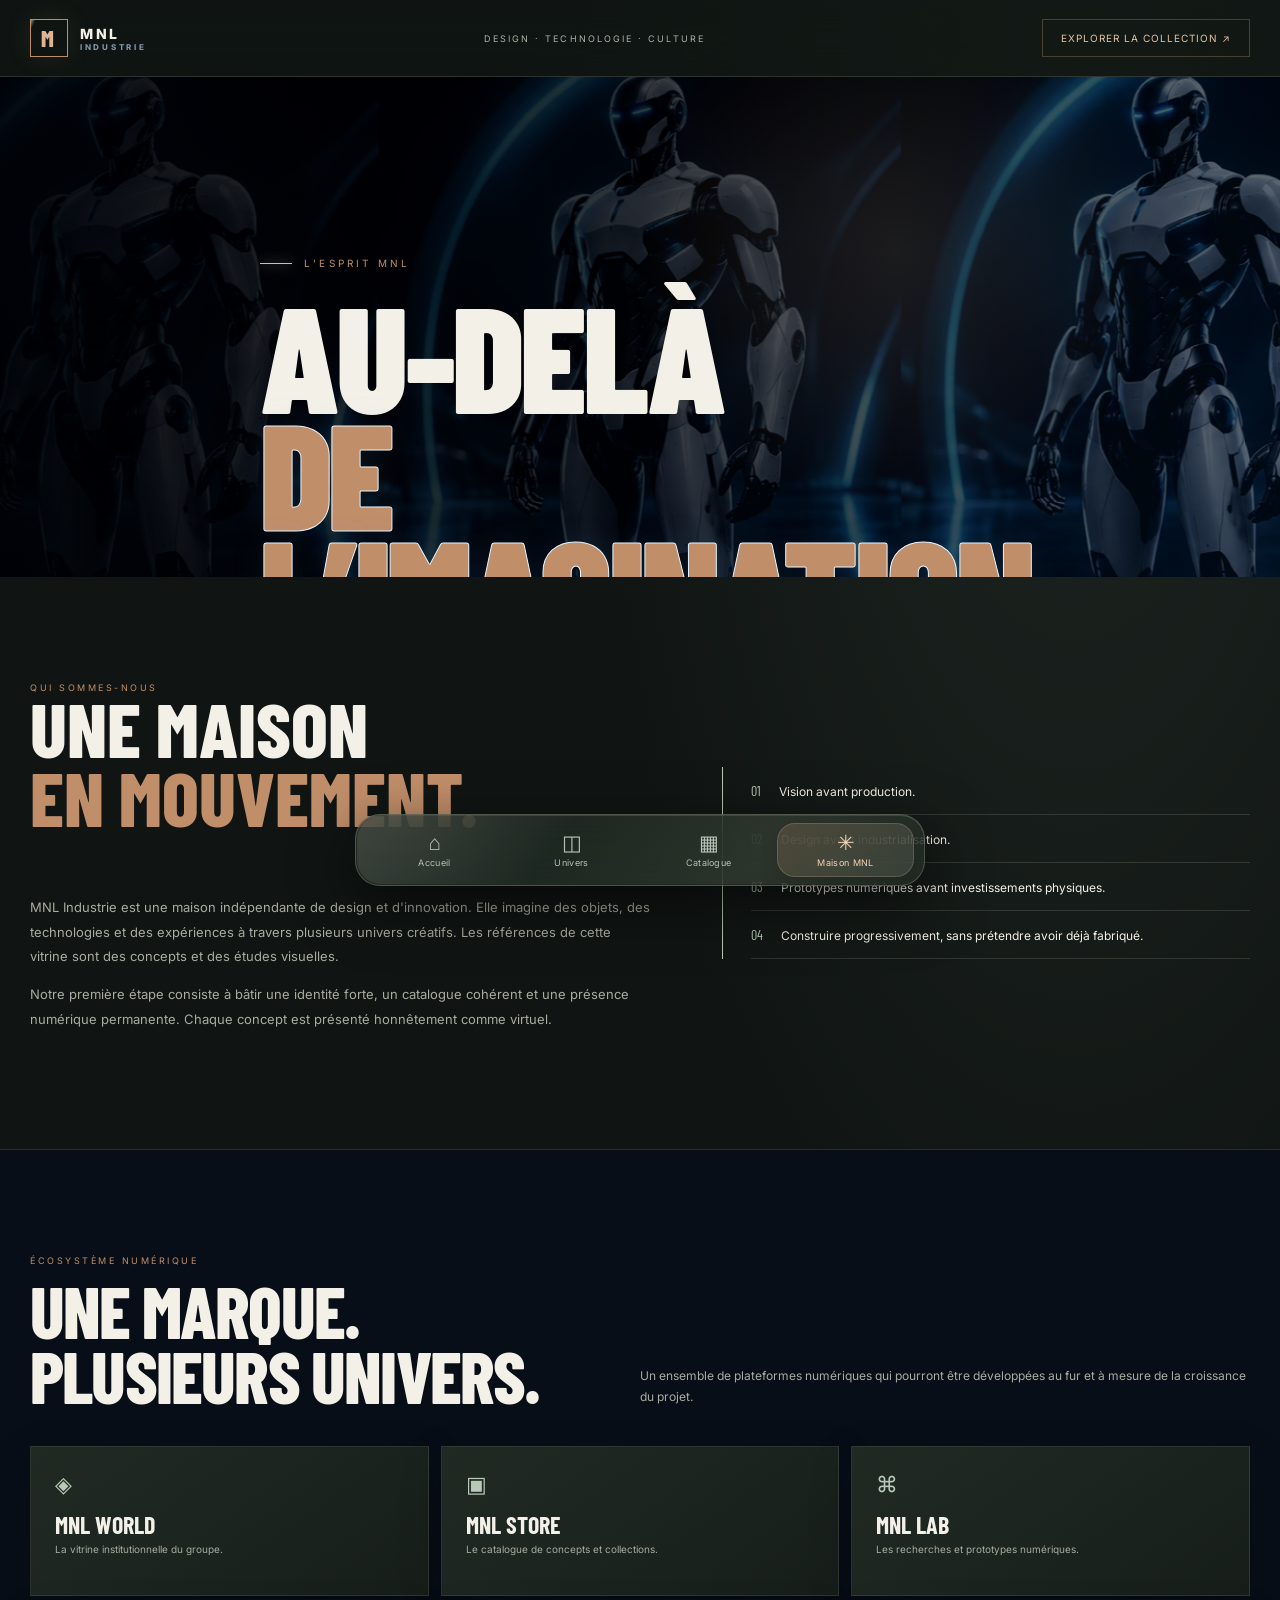
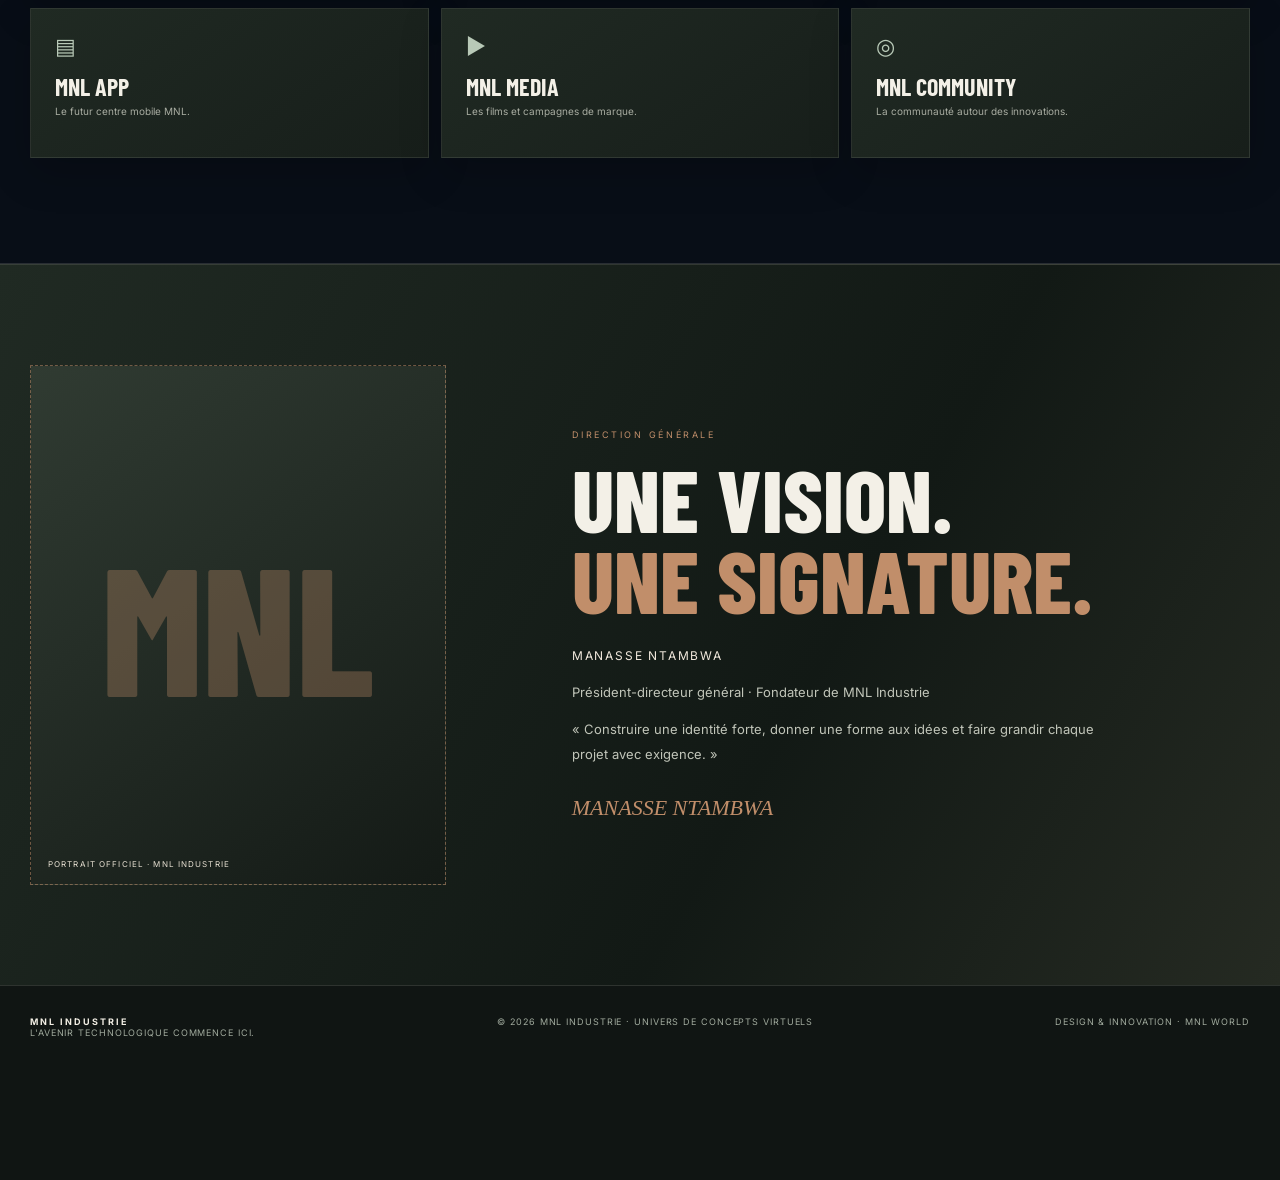
==== commit 691e18ef: "Finaliser la navigation flottante et les scripts du site" ====
--- a/about.html
+++ b/about.html
@@ -1,6 +1 @@
-<!doctype html><html lang="fr"><head><meta charset="utf-8"><meta name="viewport" content="width=device-width,initial-scale=1"><meta name="theme-color" content="#101513"><meta name="description" content="MNL Industrie — Groupe technologique virtuel."><link rel="manifest" href="manifest.webmanifest"><link rel="icon" href="icon.svg"><title>Notre vision | MNL Industrie</title><link rel="stylesheet" href="style.css"></head><body><header class="site-header"><div class="container nav"><a class="logo" href="index.html"><span class="logo-mark">M</span><span>MNL<small>INDUSTRIE</small></span></a><span class="header-signature">DESIGN · TECHNOLOGIE · CULTURE</span><a class="nav-action" href="products.html">Explorer la collection ↗</a></div></header><main><section class="hero" style="height:500px;min-height:500px"><div class="hero-bg" style="background-image:linear-gradient(90deg,#05080ef5,#05080e99),url('mnl-atlas-robot.webp');background-position:center 35%"></div><div class="container hero-inner"><div class="eyebrow">L’esprit MNL</div><h1>AU-DELÀ<br><span>DE L’IMAGINATION.</span></h1><p>Imaginer aujourd'hui ce qui pourrait transformer demain.</p></div></section><section><div class="container manifesto"><div><div class="kicker">Qui sommes-nous</div><h2>UNE MAISON<br><span>EN MOUVEMENT.</span></h2><p>MNL Industrie est une maison indépendante de design et d'innovation. Elle imagine des objets, des technologies et des expériences à travers plusieurs univers créatifs. Les références de cette vitrine sont des concepts et des études visuelles.</p><p>Notre première étape consiste à bâtir une identité forte, un catalogue cohérent et une présence numérique permanente. Chaque concept est présenté honnêtement comme virtuel.</p></div><div class="principles"><div class="principle"><b>01</b> Vision avant production.</div><div class="principle"><b>02</b> Design avant industrialisation.</div><div class="principle"><b>03</b> Prototypes numériques avant investissements physiques.</div><div class="principle"><b>04</b> Construire progressivement, sans prétendre avoir déjà fabriqué.</div></div></div></section><section class="ecosystem"><div class="container"><div class="section-top"><div><div class="kicker">Écosystème numérique</div><h2>UNE MARQUE.<br>PLUSIEURS UNIVERS.</h2></div><p>Un ensemble de plateformes numériques qui pourront être développées au fur et à mesure de la croissance du projet.</p></div><div class="eco-grid"><article class="eco"><span>◈</span><h3>MNL WORLD</h3><p>La vitrine institutionnelle du groupe.</p></article><article class="eco"><span>▣</span><h3>MNL STORE</h3><p>Le catalogue de concepts et collections.</p></article><article class="eco"><span>⌘</span><h3>MNL LAB</h3><p>Les recherches et prototypes numériques.</p></article><article class="eco"><span>▤</span><h3>MNL APP</h3><p>Le futur centre mobile MNL.</p></article><article class="eco"><span>▶</span><h3>MNL MEDIA</h3><p>Les films et campagnes de marque.</p></article><article class="eco"><span>◎</span><h3>MNL COMMUNITY</h3><p>La communauté autour des innovations.</p></article></div></div></section><section class="ceo-section"><div class="container ceo-layout"><div class="ceo-photo"><img src="pdg.png" alt="Portrait de Manasse Ntambwa, président-directeur général de MNL Industrie" onerror="this.style.display='none';this.parentElement.classList.add('photo-pending')"><span class="photo-fallback">MNL</span><small>PORTRAIT OFFICIEL · MNL INDUSTRIE</small></div><div class="ceo-copy"><div class="kicker">Direction générale</div><h2>UNE VISION.<br><span>UNE SIGNATURE.</span></h2><p class="ceo-role">MANASSE NTAMBWA</p><p>Président-directeur général · Fondateur de MNL Industrie</p><p>« Construire une identité forte, donner une forme aux idées et faire grandir chaque projet avec exigence. »</p><div class="ceo-sign">MANASSE NTAMBWA</div></div></div></section></main><footer><div class="container foot"><div><b>MNL INDUSTRIE</b><br>L'avenir technologique commence ici.</div><div>© <span id="year"></span> MNL Industrie · Univers de concepts virtuels</div><div>Design & innovation · MNL WORLD</div></div></footer><div class="modal" id="modal" role="dialog" aria-modal="true" aria-labelledby="modalTitle"><div class="modal-box"><button class="close" id="close" aria-label="Fermer">×</button><div class="modal-img"><img id="modalImg" src="" alt=""></div><div class="modal-content"><div class="kicker" id="modalDivision"></div><h2 id="modalTitle"></h2><p id="modalType"></p><p id="modalDesc"></p><div class="specs" id="specs"></div><div class="disclaimer">CONCEPT VIRTUEL — Ce produit est une création de conception. Il n'est pas présenté comme un produit fabriqué ou commercialisé.</div></div></div></div><script src="data.js"></script><nav class="bottom-dock" aria-label="Navigation principale"><a href="index.html" data-page="index.html"><span>⌂</span><small>Accueil</small></a><a href="divisions.html" data-page="divisions.html"><span>◫</span><small>Univers</small></a><a href="products.html" data-page="products.html"><span>▦</span><small>Catalogue</small></a><a href="about.html" data-page="about.html"><span>✳</span><small>Maison MNL</small></a></nav><script>document.querySelectorAll('.bottom-dock a').forEach(a=>{if(location.pathname.endsWith(a.dataset.page))a.classList.add('active')});</script><nav class="bottom-dock" aria-label="Navigation principale">
-<a href="index.html" data-page="index.html"><span>⌂</span><small>Accueil</small></a>
-<a href="divisions.html" data-page="divisions.html"><span>◫</span><small>Univers</small></a>
-<a href="products.html" data-page="products.html"><span>▦</span><small>Catalogue</small></a>
-<a href="about.html" data-page="about.html"><span>✳</span><small>Maison MNL</small></a>
-</nav><script src="data.js"></script><script src="app.js"></script></body></html>+<!doctype html><html lang="fr"><head><meta charset="utf-8"><meta name="viewport" content="width=device-width,initial-scale=1"><meta name="theme-color" content="#101513"><meta name="description" content="MNL Industrie — Groupe technologique virtuel."><link rel="manifest" href="manifest.webmanifest"><link rel="icon" href="icon.svg"><title>Notre vision | MNL Industrie</title><link rel="stylesheet" href="style.css"></head><body><header class="site-header"><div class="container nav"><a class="logo" href="index.html"><span class="logo-mark">M</span><span>MNL<small>INDUSTRIE</small></span></a><span class="header-signature">DESIGN · TECHNOLOGIE · CULTURE</span><a class="nav-action" href="products.html">Explorer la collection ↗</a></div></header><main><section class="hero" style="height:500px;min-height:500px"><div class="hero-bg" style="background-image:linear-gradient(90deg,#05080ef5,#05080e99),url('mnl-atlas-robot.webp');background-position:center 35%"></div><div class="container hero-inner"><div class="eyebrow">L’esprit MNL</div><h1>AU-DELÀ<br><span>DE L’IMAGINATION.</span></h1><p>Imaginer aujourd'hui ce qui pourrait transformer demain.</p></div></section><section><div class="container manifesto"><div><div class="kicker">Qui sommes-nous</div><h2>UNE MAISON<br><span>EN MOUVEMENT.</span></h2><p>MNL Industrie est une maison indépendante de design et d'innovation. Elle imagine des objets, des technologies et des expériences à travers plusieurs univers créatifs. Les références de cette vitrine sont des concepts et des études visuelles.</p><p>Notre première étape consiste à bâtir une identité forte, un catalogue cohérent et une présence numérique permanente. Chaque concept est présenté honnêtement comme virtuel.</p></div><div class="principles"><div class="principle"><b>01</b> Vision avant production.</div><div class="principle"><b>02</b> Design avant industrialisation.</div><div class="principle"><b>03</b> Prototypes numériques avant investissements physiques.</div><div class="principle"><b>04</b> Construire progressivement, sans prétendre avoir déjà fabriqué.</div></div></div></section><section class="ecosystem"><div class="container"><div class="section-top"><div><div class="kicker">Écosystème numérique</div><h2>UNE MARQUE.<br>PLUSIEURS UNIVERS.</h2></div><p>Un ensemble de plateformes numériques qui pourront être développées au fur et à mesure de la croissance du projet.</p></div><div class="eco-grid"><article class="eco"><span>◈</span><h3>MNL WORLD</h3><p>La vitrine institutionnelle du groupe.</p></article><article class="eco"><span>▣</span><h3>MNL STORE</h3><p>Le catalogue de concepts et collections.</p></article><article class="eco"><span>⌘</span><h3>MNL LAB</h3><p>Les recherches et prototypes numériques.</p></article><article class="eco"><span>▤</span><h3>MNL APP</h3><p>Le futur centre mobile MNL.</p></article><article class="eco"><span>▶</span><h3>MNL MEDIA</h3><p>Les films et campagnes de marque.</p></article><article class="eco"><span>◎</span><h3>MNL COMMUNITY</h3><p>La communauté autour des innovations.</p></article></div></div></section><section class="ceo-section"><div class="container ceo-layout"><div class="ceo-photo"><img src="pdg.png" alt="Portrait de Manasse Ntambwa, président-directeur général de MNL Industrie" onerror="this.style.display='none';this.parentElement.classList.add('photo-pending')"><span class="photo-fallback">MNL</span><small>PORTRAIT OFFICIEL · MNL INDUSTRIE</small></div><div class="ceo-copy"><div class="kicker">Direction générale</div><h2>UNE VISION.<br><span>UNE SIGNATURE.</span></h2><p class="ceo-role">MANASSE NTAMBWA</p><p>Président-directeur général · Fondateur de MNL Industrie</p><p>« Construire une identité forte, donner une forme aux idées et faire grandir chaque projet avec exigence. »</p><div class="ceo-sign">MANASSE NTAMBWA</div></div></div></section></main><footer><div class="container foot"><div><b>MNL INDUSTRIE</b><br>L'avenir technologique commence ici.</div><div>© <span id="year"></span> MNL Industrie · Univers de concepts virtuels</div><div>Design & innovation · MNL WORLD</div></div></footer><div class="modal" id="modal" role="dialog" aria-modal="true" aria-labelledby="modalTitle"><div class="modal-box"><button class="close" id="close" aria-label="Fermer">×</button><div class="modal-img"><img id="modalImg" src="" alt=""></div><div class="modal-content"><div class="kicker" id="modalDivision"></div><h2 id="modalTitle"></h2><p id="modalType"></p><p id="modalDesc"></p><div class="specs" id="specs"></div><div class="disclaimer">CONCEPT VIRTUEL — Ce produit est une création de conception. Il n'est pas présenté comme un produit fabriqué ou commercialisé.</div></div></div></div><div id="scrollProgress" aria-hidden="true"></div><nav class="bottom-dock" aria-label="Navigation principale"><a href="index.html" data-page="index.html"><span>⌂</span><small>Accueil</small></a><a href="divisions.html" data-page="divisions.html"><span>◫</span><small>Univers</small></a><a href="products.html" data-page="products.html"><span>▦</span><small>Catalogue</small></a><a href="about.html" data-page="about.html"><span>✳</span><small>Maison MNL</small></a></nav><script src="data.js"></script><script src="app.js"></script></body></html>
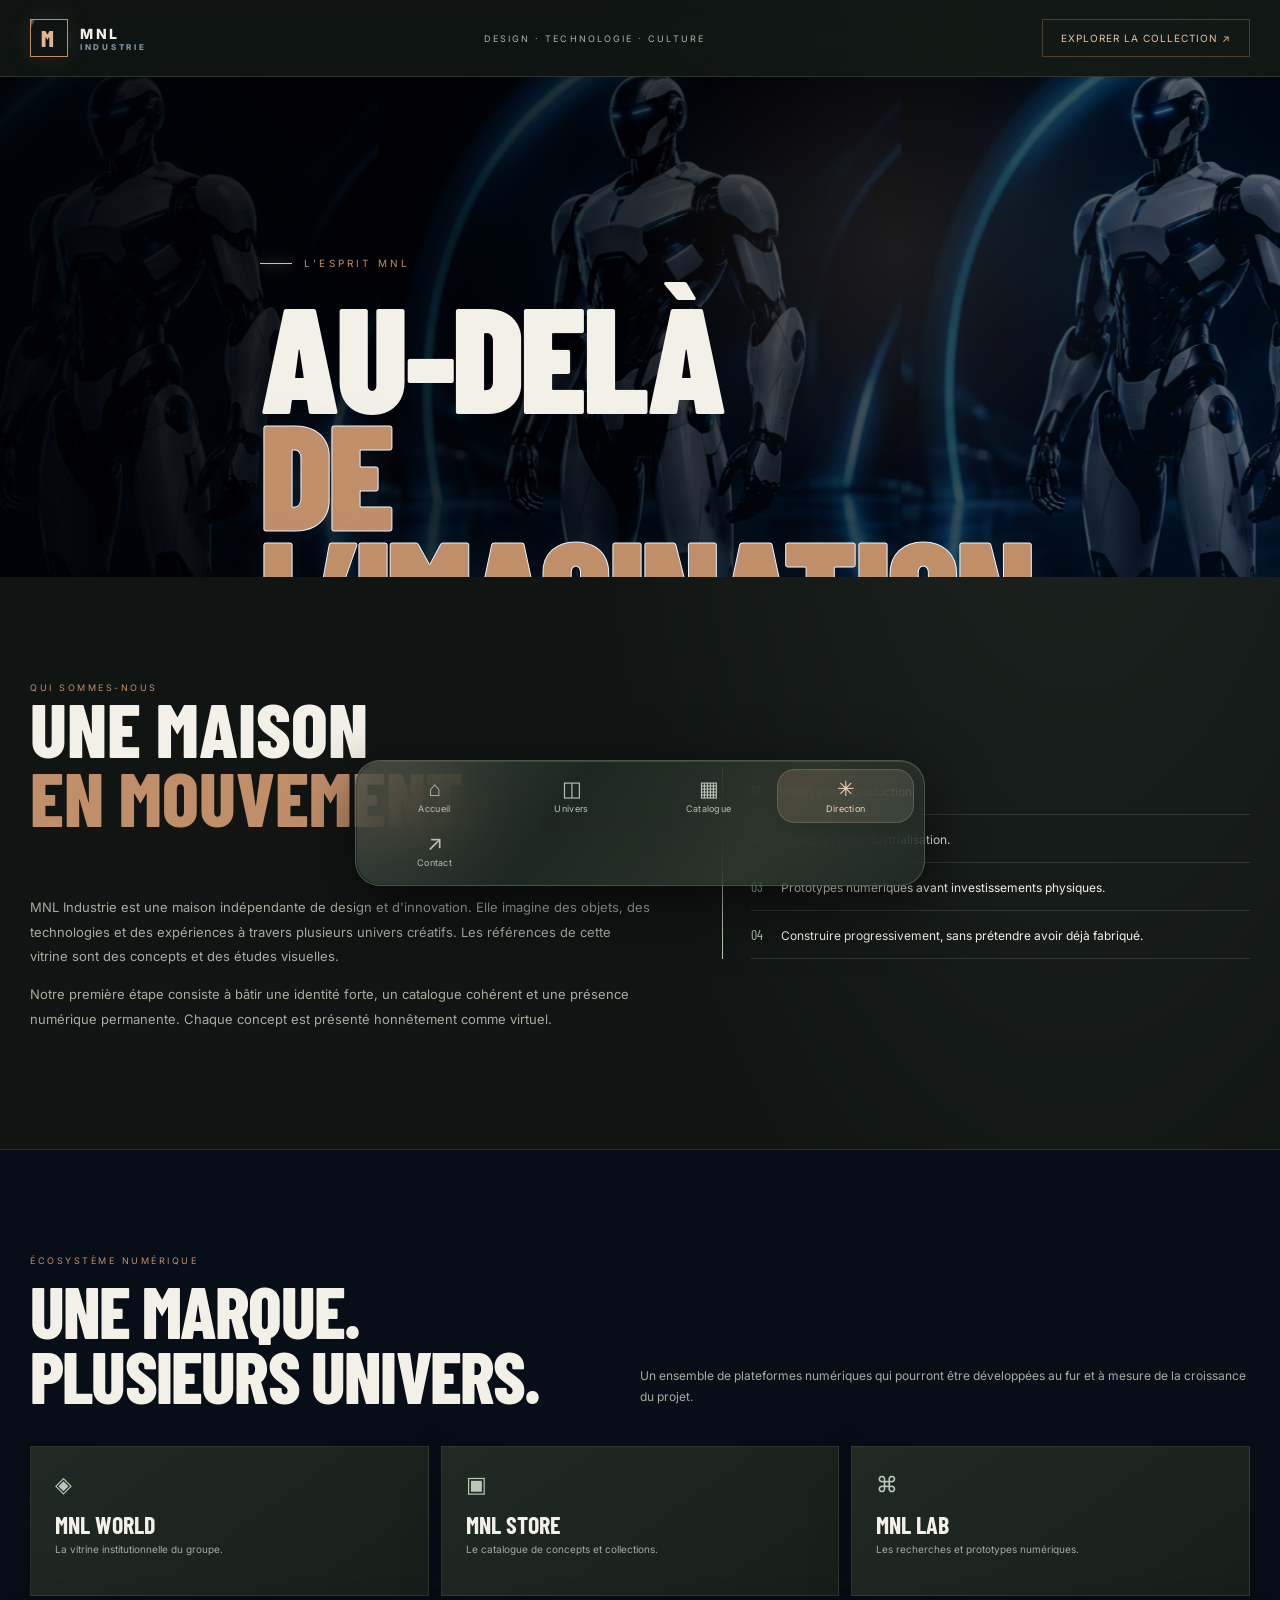
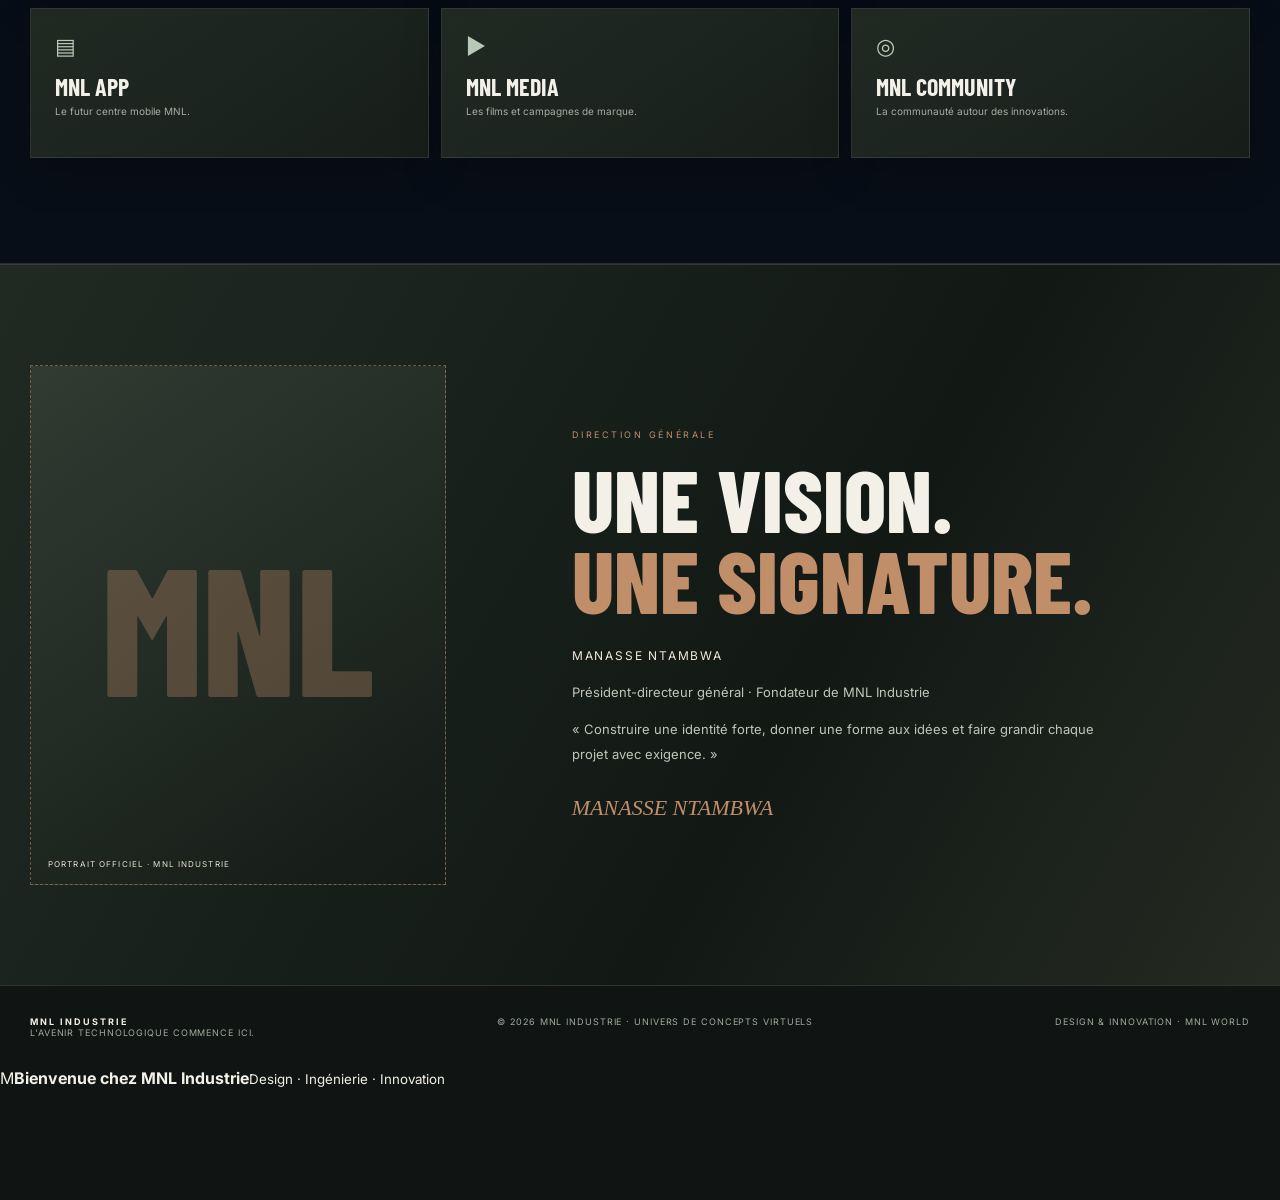
==== commit a7f62a2e: "Refine MNL navigation, contact and editorial experience" ====
--- a/about.html
+++ b/about.html
@@ -1 +1 @@
-<!doctype html><html lang="fr"><head><meta charset="utf-8"><meta name="viewport" content="width=device-width,initial-scale=1"><meta name="theme-color" content="#101513"><meta name="description" content="MNL Industrie — Groupe technologique virtuel."><link rel="manifest" href="manifest.webmanifest"><link rel="icon" href="icon.svg"><title>Notre vision | MNL Industrie</title><link rel="stylesheet" href="style.css"></head><body><header class="site-header"><div class="container nav"><a class="logo" href="index.html"><span class="logo-mark">M</span><span>MNL<small>INDUSTRIE</small></span></a><span class="header-signature">DESIGN · TECHNOLOGIE · CULTURE</span><a class="nav-action" href="products.html">Explorer la collection ↗</a></div></header><main><section class="hero" style="height:500px;min-height:500px"><div class="hero-bg" style="background-image:linear-gradient(90deg,#05080ef5,#05080e99),url('mnl-atlas-robot.webp');background-position:center 35%"></div><div class="container hero-inner"><div class="eyebrow">L’esprit MNL</div><h1>AU-DELÀ<br><span>DE L’IMAGINATION.</span></h1><p>Imaginer aujourd'hui ce qui pourrait transformer demain.</p></div></section><section><div class="container manifesto"><div><div class="kicker">Qui sommes-nous</div><h2>UNE MAISON<br><span>EN MOUVEMENT.</span></h2><p>MNL Industrie est une maison indépendante de design et d'innovation. Elle imagine des objets, des technologies et des expériences à travers plusieurs univers créatifs. Les références de cette vitrine sont des concepts et des études visuelles.</p><p>Notre première étape consiste à bâtir une identité forte, un catalogue cohérent et une présence numérique permanente. Chaque concept est présenté honnêtement comme virtuel.</p></div><div class="principles"><div class="principle"><b>01</b> Vision avant production.</div><div class="principle"><b>02</b> Design avant industrialisation.</div><div class="principle"><b>03</b> Prototypes numériques avant investissements physiques.</div><div class="principle"><b>04</b> Construire progressivement, sans prétendre avoir déjà fabriqué.</div></div></div></section><section class="ecosystem"><div class="container"><div class="section-top"><div><div class="kicker">Écosystème numérique</div><h2>UNE MARQUE.<br>PLUSIEURS UNIVERS.</h2></div><p>Un ensemble de plateformes numériques qui pourront être développées au fur et à mesure de la croissance du projet.</p></div><div class="eco-grid"><article class="eco"><span>◈</span><h3>MNL WORLD</h3><p>La vitrine institutionnelle du groupe.</p></article><article class="eco"><span>▣</span><h3>MNL STORE</h3><p>Le catalogue de concepts et collections.</p></article><article class="eco"><span>⌘</span><h3>MNL LAB</h3><p>Les recherches et prototypes numériques.</p></article><article class="eco"><span>▤</span><h3>MNL APP</h3><p>Le futur centre mobile MNL.</p></article><article class="eco"><span>▶</span><h3>MNL MEDIA</h3><p>Les films et campagnes de marque.</p></article><article class="eco"><span>◎</span><h3>MNL COMMUNITY</h3><p>La communauté autour des innovations.</p></article></div></div></section><section class="ceo-section"><div class="container ceo-layout"><div class="ceo-photo"><img src="pdg.png" alt="Portrait de Manasse Ntambwa, président-directeur général de MNL Industrie" onerror="this.style.display='none';this.parentElement.classList.add('photo-pending')"><span class="photo-fallback">MNL</span><small>PORTRAIT OFFICIEL · MNL INDUSTRIE</small></div><div class="ceo-copy"><div class="kicker">Direction générale</div><h2>UNE VISION.<br><span>UNE SIGNATURE.</span></h2><p class="ceo-role">MANASSE NTAMBWA</p><p>Président-directeur général · Fondateur de MNL Industrie</p><p>« Construire une identité forte, donner une forme aux idées et faire grandir chaque projet avec exigence. »</p><div class="ceo-sign">MANASSE NTAMBWA</div></div></div></section></main><footer><div class="container foot"><div><b>MNL INDUSTRIE</b><br>L'avenir technologique commence ici.</div><div>© <span id="year"></span> MNL Industrie · Univers de concepts virtuels</div><div>Design & innovation · MNL WORLD</div></div></footer><div class="modal" id="modal" role="dialog" aria-modal="true" aria-labelledby="modalTitle"><div class="modal-box"><button class="close" id="close" aria-label="Fermer">×</button><div class="modal-img"><img id="modalImg" src="" alt=""></div><div class="modal-content"><div class="kicker" id="modalDivision"></div><h2 id="modalTitle"></h2><p id="modalType"></p><p id="modalDesc"></p><div class="specs" id="specs"></div><div class="disclaimer">CONCEPT VIRTUEL — Ce produit est une création de conception. Il n'est pas présenté comme un produit fabriqué ou commercialisé.</div></div></div></div><div id="scrollProgress" aria-hidden="true"></div><nav class="bottom-dock" aria-label="Navigation principale"><a href="index.html" data-page="index.html"><span>⌂</span><small>Accueil</small></a><a href="divisions.html" data-page="divisions.html"><span>◫</span><small>Univers</small></a><a href="products.html" data-page="products.html"><span>▦</span><small>Catalogue</small></a><a href="about.html" data-page="about.html"><span>✳</span><small>Maison MNL</small></a></nav><script src="data.js"></script><script src="app.js"></script></body></html>+<!doctype html><html lang="fr"><head><meta charset="utf-8"><meta name="viewport" content="width=device-width,initial-scale=1"><meta name="theme-color" content="#101513"><meta name="description" content="MNL Industrie — Groupe technologique virtuel."><link rel="manifest" href="manifest.webmanifest"><link rel="icon" href="icon.svg"><title>Notre vision | MNL Industrie</title><link rel="stylesheet" href="style.css"></head><body><header class="site-header"><div class="container nav"><a class="logo" href="index.html"><span class="logo-mark">M</span><span>MNL<small>INDUSTRIE</small></span></a><span class="header-signature">DESIGN · TECHNOLOGIE · CULTURE</span><a class="nav-action" href="products.html">Explorer la collection ↗</a></div></header><main><section class="hero" style="height:500px;min-height:500px"><div class="hero-bg" style="background-image:linear-gradient(90deg,#05080ef5,#05080e99),url('mnl-atlas-robot.webp');background-position:center 35%"></div><div class="container hero-inner"><div class="eyebrow">L’esprit MNL</div><h1>AU-DELÀ<br><span>DE L’IMAGINATION.</span></h1><p>Imaginer aujourd'hui ce qui pourrait transformer demain.</p></div></section><section><div class="container manifesto"><div><div class="kicker">Qui sommes-nous</div><h2>UNE MAISON<br><span>EN MOUVEMENT.</span></h2><p>MNL Industrie est une maison indépendante de design et d'innovation. Elle imagine des objets, des technologies et des expériences à travers plusieurs univers créatifs. Les références de cette vitrine sont des concepts et des études visuelles.</p><p>Notre première étape consiste à bâtir une identité forte, un catalogue cohérent et une présence numérique permanente. Chaque concept est présenté honnêtement comme virtuel.</p></div><div class="principles"><div class="principle"><b>01</b> Vision avant production.</div><div class="principle"><b>02</b> Design avant industrialisation.</div><div class="principle"><b>03</b> Prototypes numériques avant investissements physiques.</div><div class="principle"><b>04</b> Construire progressivement, sans prétendre avoir déjà fabriqué.</div></div></div></section><section class="ecosystem"><div class="container"><div class="section-top"><div><div class="kicker">Écosystème numérique</div><h2>UNE MARQUE.<br>PLUSIEURS UNIVERS.</h2></div><p>Un ensemble de plateformes numériques qui pourront être développées au fur et à mesure de la croissance du projet.</p></div><div class="eco-grid"><article class="eco"><span>◈</span><h3>MNL WORLD</h3><p>La vitrine institutionnelle du groupe.</p></article><article class="eco"><span>▣</span><h3>MNL STORE</h3><p>Le catalogue de concepts et collections.</p></article><article class="eco"><span>⌘</span><h3>MNL LAB</h3><p>Les recherches et prototypes numériques.</p></article><article class="eco"><span>▤</span><h3>MNL APP</h3><p>Le futur centre mobile MNL.</p></article><article class="eco"><span>▶</span><h3>MNL MEDIA</h3><p>Les films et campagnes de marque.</p></article><article class="eco"><span>◎</span><h3>MNL COMMUNITY</h3><p>La communauté autour des innovations.</p></article></div></div></section><section class="ceo-section"><div class="container ceo-layout"><div class="ceo-photo"><img src="pdg.png" alt="Portrait de Manasse Ntambwa, président-directeur général de MNL Industrie" onerror="this.style.display='none';this.parentElement.classList.add('photo-pending')"><span class="photo-fallback">MNL</span><small>PORTRAIT OFFICIEL · MNL INDUSTRIE</small></div><div class="ceo-copy"><div class="kicker">Direction générale</div><h2>UNE VISION.<br><span>UNE SIGNATURE.</span></h2><p class="ceo-role">MANASSE NTAMBWA</p><p>Président-directeur général · Fondateur de MNL Industrie</p><p>« Construire une identité forte, donner une forme aux idées et faire grandir chaque projet avec exigence. »</p><div class="ceo-sign">MANASSE NTAMBWA</div></div></div></section></main><footer><div class="container foot"><div><b>MNL INDUSTRIE</b><br>L'avenir technologique commence ici.</div><div>© <span id="year"></span> MNL Industrie · Univers de concepts virtuels</div><div>Design & innovation · MNL WORLD</div></div></footer><div class="modal" id="modal" role="dialog" aria-modal="true" aria-labelledby="modalTitle"><div class="modal-box"><button class="close" id="close" aria-label="Fermer">×</button><div class="modal-img"><img id="modalImg" src="" alt=""></div><div class="modal-content"><div class="kicker" id="modalDivision"></div><h2 id="modalTitle"></h2><p id="modalType"></p><p id="modalDesc"></p><div class="specs" id="specs"></div><div class="disclaimer">CONCEPT VIRTUEL — Ce produit est une création de conception. Il n'est pas présenté comme un produit fabriqué ou commercialisé.</div></div></div></div><div id="scrollProgress" aria-hidden="true"></div><nav class="bottom-dock" aria-label="Navigation principale"><a href="index.html" data-page="index.html"><span>⌂</span><small>Accueil</small></a><a href="divisions.html" data-page="divisions.html"><span>◫</span><small>Univers</small></a><a href="products.html" data-page="products.html"><span>▦</span><small>Catalogue</small></a><a href="about.html" data-page="about.html"><span>✳</span><small>Direction</small></a><a class="contact-link" href="https://wa.me/243846464895?text=Bonjour%20MNL%20Industrie%2C%20je%20souhaite%20obtenir%20des%20informations." target="_blank" rel="noopener"><span>↗</span><small>Contact</small></a></nav><script src="data.js"></script><script src="app.js"></script></body></html>
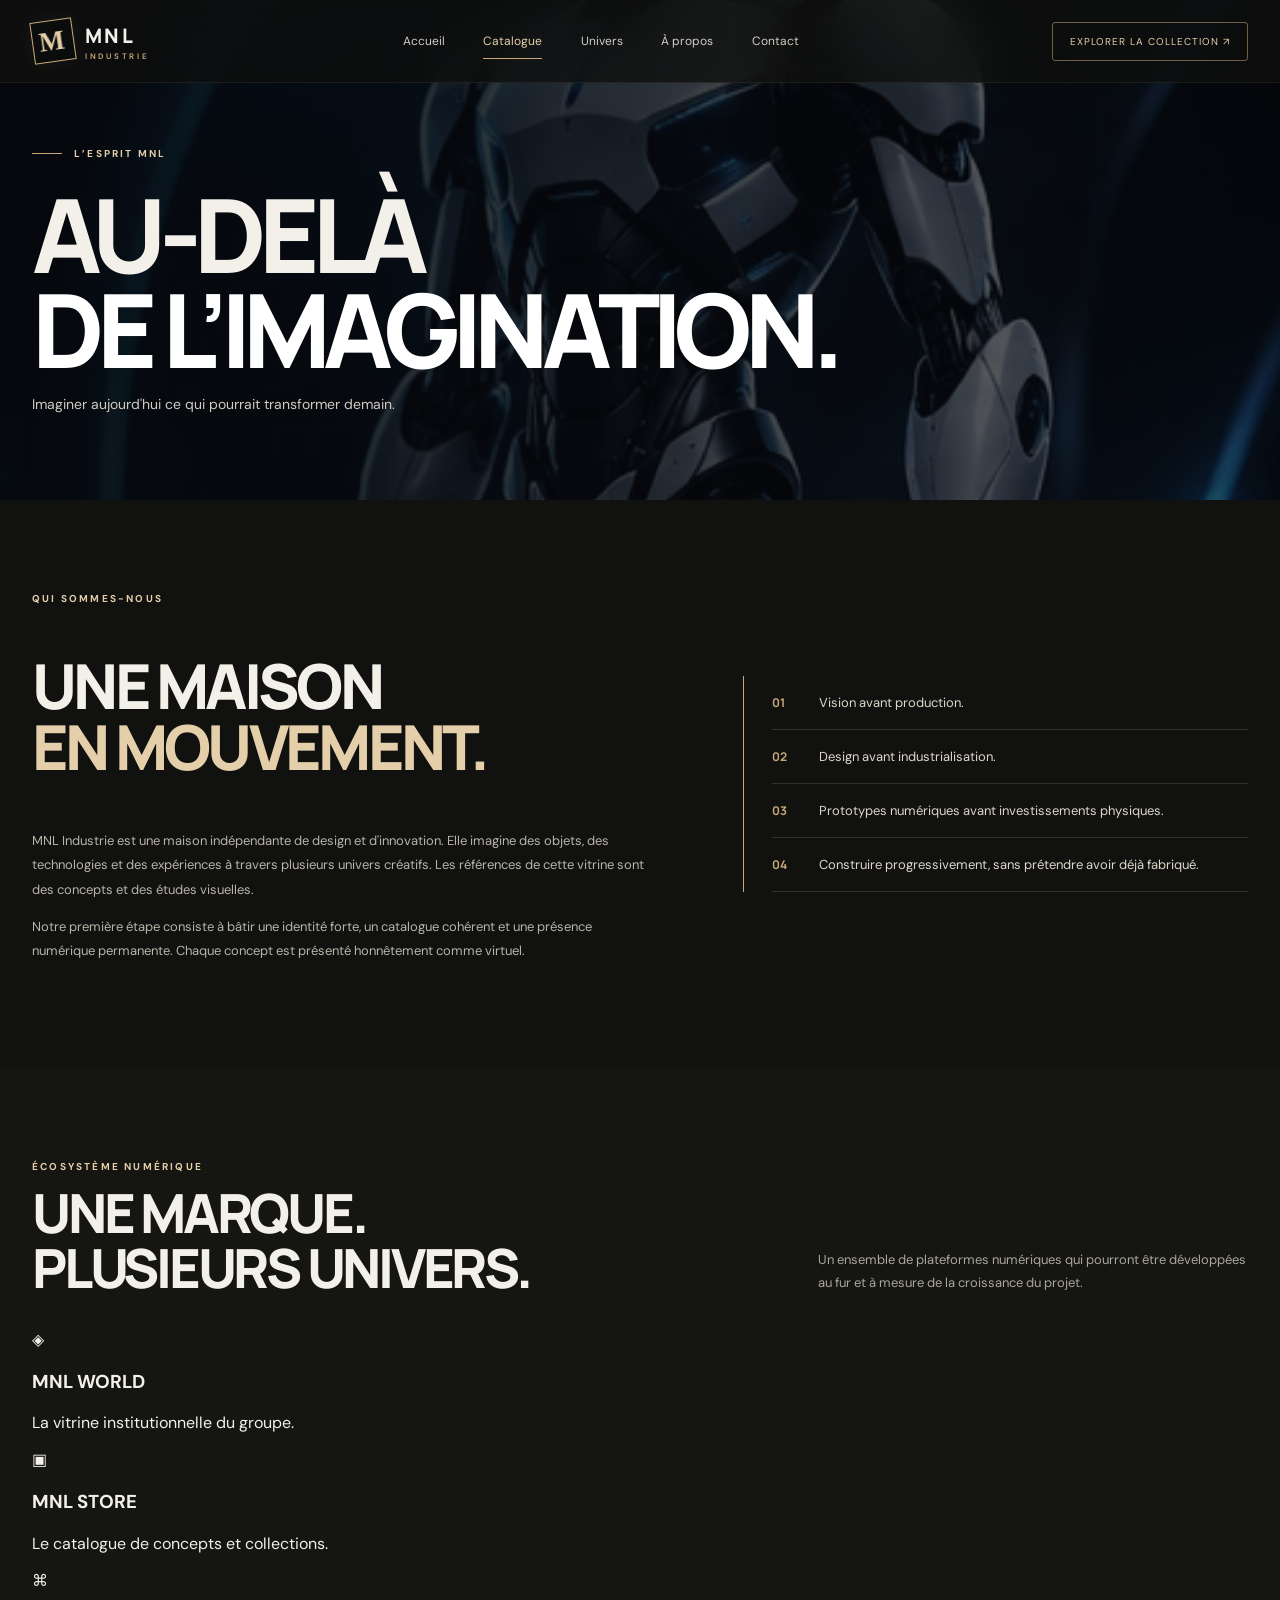
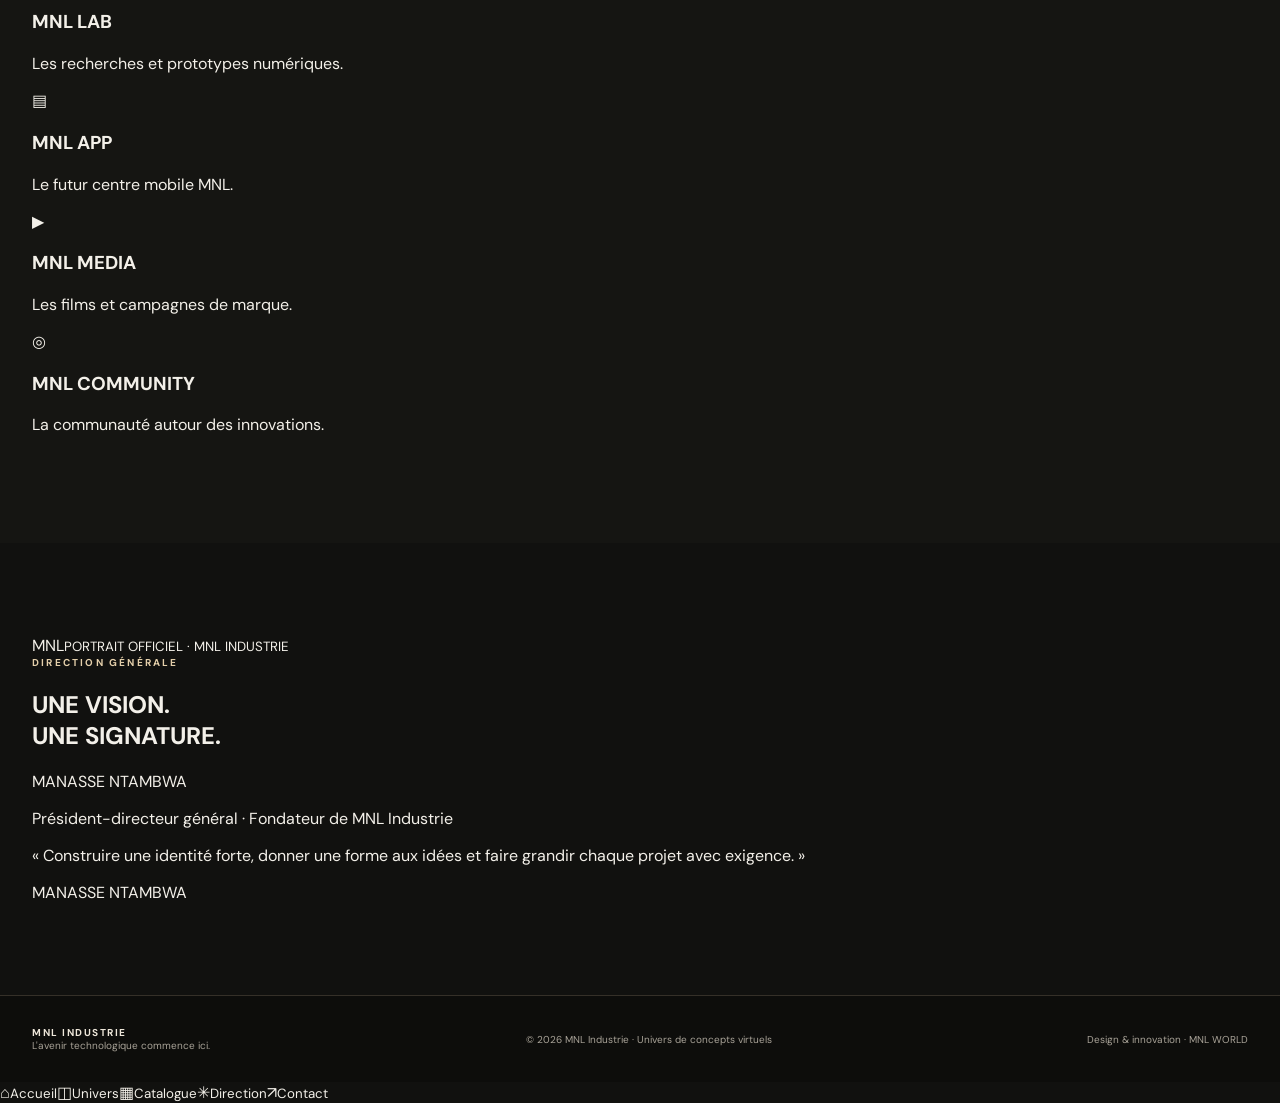
==== commit 47ae0ac7: "Unify premium responsive navigation across MNL pages" ====
--- a/about.html
+++ b/about.html
@@ -1 +1 @@
-<!doctype html><html lang="fr"><head><meta charset="utf-8"><meta name="viewport" content="width=device-width,initial-scale=1"><meta name="theme-color" content="#101513"><meta name="description" content="MNL Industrie — Groupe technologique virtuel."><link rel="manifest" href="manifest.webmanifest"><link rel="icon" href="icon.svg"><title>Notre vision | MNL Industrie</title><link rel="stylesheet" href="style.css"></head><body><header class="site-header"><div class="container nav"><a class="logo" href="index.html"><span class="logo-mark">M</span><span>MNL<small>INDUSTRIE</small></span></a><span class="header-signature">DESIGN · TECHNOLOGIE · CULTURE</span><a class="nav-action" href="products.html">Explorer la collection ↗</a></div></header><main><section class="hero" style="height:500px;min-height:500px"><div class="hero-bg" style="background-image:linear-gradient(90deg,#05080ef5,#05080e99),url('mnl-atlas-robot.webp');background-position:center 35%"></div><div class="container hero-inner"><div class="eyebrow">L’esprit MNL</div><h1>AU-DELÀ<br><span>DE L’IMAGINATION.</span></h1><p>Imaginer aujourd'hui ce qui pourrait transformer demain.</p></div></section><section><div class="container manifesto"><div><div class="kicker">Qui sommes-nous</div><h2>UNE MAISON<br><span>EN MOUVEMENT.</span></h2><p>MNL Industrie est une maison indépendante de design et d'innovation. Elle imagine des objets, des technologies et des expériences à travers plusieurs univers créatifs. Les références de cette vitrine sont des concepts et des études visuelles.</p><p>Notre première étape consiste à bâtir une identité forte, un catalogue cohérent et une présence numérique permanente. Chaque concept est présenté honnêtement comme virtuel.</p></div><div class="principles"><div class="principle"><b>01</b> Vision avant production.</div><div class="principle"><b>02</b> Design avant industrialisation.</div><div class="principle"><b>03</b> Prototypes numériques avant investissements physiques.</div><div class="principle"><b>04</b> Construire progressivement, sans prétendre avoir déjà fabriqué.</div></div></div></section><section class="ecosystem"><div class="container"><div class="section-top"><div><div class="kicker">Écosystème numérique</div><h2>UNE MARQUE.<br>PLUSIEURS UNIVERS.</h2></div><p>Un ensemble de plateformes numériques qui pourront être développées au fur et à mesure de la croissance du projet.</p></div><div class="eco-grid"><article class="eco"><span>◈</span><h3>MNL WORLD</h3><p>La vitrine institutionnelle du groupe.</p></article><article class="eco"><span>▣</span><h3>MNL STORE</h3><p>Le catalogue de concepts et collections.</p></article><article class="eco"><span>⌘</span><h3>MNL LAB</h3><p>Les recherches et prototypes numériques.</p></article><article class="eco"><span>▤</span><h3>MNL APP</h3><p>Le futur centre mobile MNL.</p></article><article class="eco"><span>▶</span><h3>MNL MEDIA</h3><p>Les films et campagnes de marque.</p></article><article class="eco"><span>◎</span><h3>MNL COMMUNITY</h3><p>La communauté autour des innovations.</p></article></div></div></section><section class="ceo-section"><div class="container ceo-layout"><div class="ceo-photo"><img src="pdg.png" alt="Portrait de Manasse Ntambwa, président-directeur général de MNL Industrie" onerror="this.style.display='none';this.parentElement.classList.add('photo-pending')"><span class="photo-fallback">MNL</span><small>PORTRAIT OFFICIEL · MNL INDUSTRIE</small></div><div class="ceo-copy"><div class="kicker">Direction générale</div><h2>UNE VISION.<br><span>UNE SIGNATURE.</span></h2><p class="ceo-role">MANASSE NTAMBWA</p><p>Président-directeur général · Fondateur de MNL Industrie</p><p>« Construire une identité forte, donner une forme aux idées et faire grandir chaque projet avec exigence. »</p><div class="ceo-sign">MANASSE NTAMBWA</div></div></div></section></main><footer><div class="container foot"><div><b>MNL INDUSTRIE</b><br>L'avenir technologique commence ici.</div><div>© <span id="year"></span> MNL Industrie · Univers de concepts virtuels</div><div>Design & innovation · MNL WORLD</div></div></footer><div class="modal" id="modal" role="dialog" aria-modal="true" aria-labelledby="modalTitle"><div class="modal-box"><button class="close" id="close" aria-label="Fermer">×</button><div class="modal-img"><img id="modalImg" src="" alt=""></div><div class="modal-content"><div class="kicker" id="modalDivision"></div><h2 id="modalTitle"></h2><p id="modalType"></p><p id="modalDesc"></p><div class="specs" id="specs"></div><div class="disclaimer">CONCEPT VIRTUEL — Ce produit est une création de conception. Il n'est pas présenté comme un produit fabriqué ou commercialisé.</div></div></div></div><div id="scrollProgress" aria-hidden="true"></div><nav class="bottom-dock" aria-label="Navigation principale"><a href="index.html" data-page="index.html"><span>⌂</span><small>Accueil</small></a><a href="divisions.html" data-page="divisions.html"><span>◫</span><small>Univers</small></a><a href="products.html" data-page="products.html"><span>▦</span><small>Catalogue</small></a><a href="about.html" data-page="about.html"><span>✳</span><small>Direction</small></a><a class="contact-link" href="https://wa.me/243846464895?text=Bonjour%20MNL%20Industrie%2C%20je%20souhaite%20obtenir%20des%20informations." target="_blank" rel="noopener"><span>↗</span><small>Contact</small></a></nav><script src="data.js"></script><script src="app.js"></script></body></html>+<!doctype html><html lang="fr"><head><meta charset="utf-8"><meta name="viewport" content="width=device-width,initial-scale=1"><meta name="theme-color" content="#101513"><meta name="description" content="MNL Industrie — Groupe technologique virtuel."><link rel="manifest" href="manifest.webmanifest"><link rel="icon" href="icon.svg"><title>Notre vision | MNL Industrie</title><link rel="stylesheet" href="style.css"></head><body><header class="site-header"><div class="container nav"><a class="logo" href="index.html"><span class="logo-mark">M</span><span>MNL<small>INDUSTRIE</small></span></a><nav class="navlinks"><a href="index.html">Accueil</a><a class="active" href="products.html">Catalogue</a><a href="divisions.html">Univers</a><a href="about.html">À propos</a><a href="https://wa.me/243846464895">Contact</a></nav><a class="nav-action" href="products.html">Explorer la collection ↗</a><button class="hamb" aria-label="Ouvrir le menu">☰</button></div></header><main><section class="hero" style="height:500px;min-height:500px"><div class="hero-bg" style="background-image:linear-gradient(90deg,#05080ef5,#05080e99),url('mnl-atlas-robot.webp');background-position:center 35%"></div><div class="container hero-inner"><div class="eyebrow">L’esprit MNL</div><h1>AU-DELÀ<br><span>DE L’IMAGINATION.</span></h1><p>Imaginer aujourd'hui ce qui pourrait transformer demain.</p></div></section><section><div class="container manifesto"><div><div class="kicker">Qui sommes-nous</div><h2>UNE MAISON<br><span>EN MOUVEMENT.</span></h2><p>MNL Industrie est une maison indépendante de design et d'innovation. Elle imagine des objets, des technologies et des expériences à travers plusieurs univers créatifs. Les références de cette vitrine sont des concepts et des études visuelles.</p><p>Notre première étape consiste à bâtir une identité forte, un catalogue cohérent et une présence numérique permanente. Chaque concept est présenté honnêtement comme virtuel.</p></div><div class="principles"><div class="principle"><b>01</b> Vision avant production.</div><div class="principle"><b>02</b> Design avant industrialisation.</div><div class="principle"><b>03</b> Prototypes numériques avant investissements physiques.</div><div class="principle"><b>04</b> Construire progressivement, sans prétendre avoir déjà fabriqué.</div></div></div></section><section class="ecosystem"><div class="container"><div class="section-top"><div><div class="kicker">Écosystème numérique</div><h2>UNE MARQUE.<br>PLUSIEURS UNIVERS.</h2></div><p>Un ensemble de plateformes numériques qui pourront être développées au fur et à mesure de la croissance du projet.</p></div><div class="eco-grid"><article class="eco"><span>◈</span><h3>MNL WORLD</h3><p>La vitrine institutionnelle du groupe.</p></article><article class="eco"><span>▣</span><h3>MNL STORE</h3><p>Le catalogue de concepts et collections.</p></article><article class="eco"><span>⌘</span><h3>MNL LAB</h3><p>Les recherches et prototypes numériques.</p></article><article class="eco"><span>▤</span><h3>MNL APP</h3><p>Le futur centre mobile MNL.</p></article><article class="eco"><span>▶</span><h3>MNL MEDIA</h3><p>Les films et campagnes de marque.</p></article><article class="eco"><span>◎</span><h3>MNL COMMUNITY</h3><p>La communauté autour des innovations.</p></article></div></div></section><section class="ceo-section"><div class="container ceo-layout"><div class="ceo-photo"><img src="pdg.png" alt="Portrait de Manasse Ntambwa, président-directeur général de MNL Industrie" onerror="this.style.display='none';this.parentElement.classList.add('photo-pending')"><span class="photo-fallback">MNL</span><small>PORTRAIT OFFICIEL · MNL INDUSTRIE</small></div><div class="ceo-copy"><div class="kicker">Direction générale</div><h2>UNE VISION.<br><span>UNE SIGNATURE.</span></h2><p class="ceo-role">MANASSE NTAMBWA</p><p>Président-directeur général · Fondateur de MNL Industrie</p><p>« Construire une identité forte, donner une forme aux idées et faire grandir chaque projet avec exigence. »</p><div class="ceo-sign">MANASSE NTAMBWA</div></div></div></section></main><footer><div class="container foot"><div><b>MNL INDUSTRIE</b><br>L'avenir technologique commence ici.</div><div>© <span id="year"></span> MNL Industrie · Univers de concepts virtuels</div><div>Design & innovation · MNL WORLD</div></div></footer><div class="modal" id="modal" role="dialog" aria-modal="true" aria-labelledby="modalTitle"><div class="modal-box"><button class="close" id="close" aria-label="Fermer">×</button><div class="modal-img"><img id="modalImg" src="" alt=""></div><div class="modal-content"><div class="kicker" id="modalDivision"></div><h2 id="modalTitle"></h2><p id="modalType"></p><p id="modalDesc"></p><div class="specs" id="specs"></div><div class="disclaimer">CONCEPT VIRTUEL — Ce produit est une création de conception. Il n'est pas présenté comme un produit fabriqué ou commercialisé.</div></div></div></div><div id="scrollProgress" aria-hidden="true"></div><nav class="bottom-dock" aria-label="Navigation principale"><a href="index.html" data-page="index.html"><span>⌂</span><small>Accueil</small></a><a href="divisions.html" data-page="divisions.html"><span>◫</span><small>Univers</small></a><a href="products.html" data-page="products.html"><span>▦</span><small>Catalogue</small></a><a href="about.html" data-page="about.html"><span>✳</span><small>Direction</small></a><a class="contact-link" href="https://wa.me/243846464895?text=Bonjour%20MNL%20Industrie%2C%20je%20souhaite%20obtenir%20des%20informations." target="_blank" rel="noopener"><span>↗</span><small>Contact</small></a></nav><script src="data.js"></script><script src="app.js"></script></body></html>
--- a/style.css
+++ b/style.css
@@ -1,181 +1,21 @@
-@import url('https://fonts.googleapis.com/css2?family=Barlow+Condensed:wght@500;600;700;800;900&family=Inter:wght@400;500;600;700;800&display=swap');
-
-:root{
- --bg:#05080e;--panel:#0a111b;--panel2:#0d1a29;--line:rgba(176,207,232,.14);
- --blue:#087cff;--cyan:#28c8ff;--white:#f4f8fc;--muted:#91a2b4;--gold:#c8b58c;
- --ease:cubic-bezier(.2,.75,.25,1)
-}
-*{box-sizing:border-box}
-html{scroll-behavior:smooth;scroll-padding-top:90px}
-body{margin:0;background:var(--bg);color:var(--white);font-family:Inter,Arial,sans-serif;overflow-x:hidden}
-body:before{content:"";position:fixed;inset:0;pointer-events:none;z-index:-1;opacity:.13;background-image:linear-gradient(rgba(85,160,220,.07) 1px,transparent 1px),linear-gradient(90deg,rgba(85,160,220,.07) 1px,transparent 1px);background-size:64px 64px;mask-image:linear-gradient(to bottom,black,transparent 75%)}
-a{color:inherit;text-decoration:none}button,input,select{font:inherit}
-.container{width:min(1220px,calc(100% - 48px));margin:auto}
-header{position:fixed;inset:0 0 auto;z-index:30;background:rgba(5,8,14,.78);backdrop-filter:blur(22px) saturate(150%);border-bottom:1px solid rgba(255,255,255,.07);transition:background .35s,border-color .35s,box-shadow .35s}
-header.header-scrolled{background:rgba(5,8,14,.95);border-color:rgba(40,200,255,.18);box-shadow:0 12px 35px #0008}
-.nav{height:78px;display:flex;align-items:center;justify-content:space-between;gap:28px}
-.logo{display:flex;align-items:center;gap:12px;font-weight:800;letter-spacing:.19em;font-size:14px}
-.logo-mark{width:38px;height:38px;border:1px solid var(--cyan);display:grid;place-items:center;color:var(--cyan);font:800 23px 'Barlow Condensed';box-shadow:0 0 24px #00baff2a;position:relative;overflow:hidden}
-.logo-mark:after{content:"";position:absolute;inset:-80% auto -80% -35%;width:25%;background:#fff8;transform:rotate(25deg);animation:logoShine 5s ease-in-out infinite}
-.logo small{display:block;color:#8092a5;font-size:8px;letter-spacing:.34em}
-.navlinks{display:flex;gap:27px;font-size:10px;text-transform:uppercase;letter-spacing:.15em;color:#c0ccd8}
-.navlinks a{position:relative;padding:12px 0;transition:color .25s}
-.navlinks a:after{content:"";position:absolute;bottom:3px;left:0;width:100%;height:1px;background:var(--cyan);transform:scaleX(0);transform-origin:right;transition:transform .3s var(--ease)}
-.navlinks a:hover,.navlinks a.active{color:var(--cyan)}.navlinks a:hover:after{transform:scaleX(1);transform-origin:left}
-.nav-action{font-size:9px;letter-spacing:.14em;text-transform:uppercase;border:1px solid #21c8ff70;padding:12px 16px;transition:.25s}
-.nav-action:hover{background:#0b8bca22;border-color:var(--cyan);box-shadow:0 0 25px #00aaff20}
-.hamb{display:none;background:none;color:white;border:1px solid var(--line);padding:9px 12px}
-.hero{height:min(850px,100vh);min-height:650px;position:relative;display:flex;align-items:center;overflow:hidden;background:#060b13}
-.hero-bg{position:absolute;inset:0;background:linear-gradient(90deg,#05080ef5 0%,#05080ed9 38%,#05080e20 100%),linear-gradient(0deg,#05080e 0%,transparent 40%),url('hero-car.webp') center 55%/cover no-repeat;transform:scale(1.04);animation:heroReveal 1.4s var(--ease) both,heroDrift 22s ease-in-out infinite alternate}
-.hero:before{content:"";position:absolute;inset:0;z-index:1;pointer-events:none;background:linear-gradient(115deg,transparent 45%,#007dff14 100%);opacity:.9}
-.hero:after{content:"";position:absolute;z-index:1;inset:0;pointer-events:none;background:linear-gradient(90deg,transparent 0 49.9%,#75caff0b 50%,transparent 50.1%),linear-gradient(0deg,transparent 0 49.9%,#75caff08 50%,transparent 50.1%)}
-.hero-inner{position:relative;z-index:2;padding-top:75px;max-width:760px;animation:contentIn .9s .15s var(--ease) both}
-.eyebrow{font-size:10px;text-transform:uppercase;letter-spacing:.32em;color:var(--cyan);display:flex;align-items:center;gap:12px}
-.eyebrow:before{content:"";width:32px;height:1px;background:var(--cyan);box-shadow:0 0 12px var(--cyan)}
-h1,h2,h3,p{margin-top:0}
-.hero h1{font:900 clamp(70px,12vw,150px)/.78 'Barlow Condensed',sans-serif;letter-spacing:-.025em;text-transform:uppercase;margin:27px 0 24px}
-.hero h1 span{display:block;color:transparent;-webkit-text-stroke:1px #e7f5ff;text-shadow:0 0 35px #60bfff1a}
-.hero p{color:#c0ccd7;max-width:500px;font-size:14px;line-height:1.9}
-.buttons{display:flex;gap:12px;flex-wrap:wrap;margin-top:28px}
-.btn{display:inline-flex;align-items:center;gap:12px;padding:14px 19px;border:1px solid #ffffff38;font-size:9px;letter-spacing:.16em;text-transform:uppercase;transition:transform .3s var(--ease),border-color .3s,background .3s;position:relative;overflow:hidden}
-.btn:after{content:"";position:absolute;inset:0;background:linear-gradient(110deg,transparent,#ffffff20,transparent);transform:translateX(-120%);transition:transform .65s}
-.btn:hover:after{transform:translateX(120%)}
-.btn.primary{background:linear-gradient(105deg,#006bff,#00aee9);border:0;color:white;box-shadow:0 8px 30px #007bff35}
-.btn:hover{transform:translateY(-3px);border-color:var(--cyan)}
-.hero-bottom{position:absolute;z-index:3;bottom:34px;left:0;right:0;display:flex;justify-content:space-between;align-items:end;color:#8da0b3;font-size:9px;letter-spacing:.18em;text-transform:uppercase}
-.hero-index strong{font:700 30px 'Barlow Condensed';color:white}.scroll{display:flex;gap:12px;align-items:center}.scroll:before{content:"";width:45px;height:1px;background:var(--cyan);animation:scrollLine 2s ease-in-out infinite}
-section{padding:105px 0;position:relative}
-.section-top{display:flex;justify-content:space-between;align-items:end;gap:35px;margin-bottom:38px}
-.section-top h2{font:800 clamp(42px,6vw,72px)/.9 'Barlow Condensed';text-transform:uppercase;letter-spacing:-.02em;margin:12px 0 0}
-.section-top p{max-width:390px;color:var(--muted);font-size:12px;line-height:1.8;margin:0}
-.kicker{font-size:9px;color:var(--cyan);letter-spacing:.28em;text-transform:uppercase}
-.division-grid{display:grid;grid-template-columns:repeat(5,minmax(0,1fr));border-top:1px solid var(--line);border-left:1px solid var(--line);isolation:isolate}
-.division{padding:23px 19px 20px;min-height:205px;border-right:1px solid var(--line);border-bottom:1px solid var(--line);background:linear-gradient(145deg,#101b2a66,rgba(6,12,20,.35));position:relative;overflow:hidden;transition:background .4s,border-color .4s,transform .4s var(--ease),box-shadow .4s;transform:translate3d(var(--pointer-x,0),var(--pointer-y,0),0)}
-.division:before{content:"";position:absolute;inset:0;background:radial-gradient(280px circle at var(--mx,50%) var(--my,50%),#168bca20,transparent 65%);opacity:0;transition:opacity .35s;pointer-events:none}
-.division:after{content:"";position:absolute;left:0;bottom:0;height:2px;width:0;background:linear-gradient(90deg,var(--cyan),#087cff);transition:width .45s var(--ease)}
-.division:hover{background:linear-gradient(145deg,#102a40,#091421);border-color:#28c8ff55;box-shadow:inset 0 0 45px #008dff10,0 14px 35px #0004;z-index:2}
-.division:hover:before{opacity:1}.division:hover:after{width:100%}
-.division-topline{display:flex;justify-content:space-between;align-items:center;position:relative;z-index:1}
-.division .number{font:600 11px 'Barlow Condensed';letter-spacing:.13em;color:var(--cyan)}
-.division-index{font:500 10px 'Barlow Condensed';color:#53677b;opacity:.8}
-.division-symbol{width:39px;height:39px;margin:23px 0 16px;color:#d7e8f7;position:relative;z-index:1;transition:color .35s,transform .45s var(--ease),filter .35s}
-.division-symbol svg{width:100%;height:100%;display:block;filter:drop-shadow(0 0 0 transparent)}
-.division:hover .division-symbol{color:var(--cyan);transform:translate3d(0,-4px,0) scale(1.08);filter:drop-shadow(0 0 10px #16baff55)}
-.division h3{font-size:11px;text-transform:uppercase;letter-spacing:.075em;margin:0 0 7px;position:relative;z-index:1}
-.division p{font-size:10px;color:var(--muted);margin:0;position:relative;z-index:1}
-.division-link{display:flex;justify-content:space-between;align-items:center;margin-top:16px;color:#61788e;font-size:7px;letter-spacing:.18em;opacity:0;transform:translateY(5px);transition:.3s}
-.division-link b{font-size:13px;color:var(--cyan)}
-.division:hover .division-link{opacity:1;transform:translateY(0)}
-.featured{background:linear-gradient(180deg,#080e17,#070c14);border-block:1px solid var(--line)}
-.product-tools{display:flex;gap:10px;flex-wrap:wrap;margin-bottom:25px}
-.product-tools input,.product-tools select{background:#0a121d;color:white;border:1px solid var(--line);padding:13px 15px;outline:none;font-size:11px;border-radius:0;transition:border-color .2s,box-shadow .2s}
-.product-tools input{flex:1;min-width:230px}.product-tools input:focus,.product-tools select:focus{border-color:var(--cyan);box-shadow:0 0 0 3px #21c8ff12}
-.product-grid{display:grid;grid-template-columns:repeat(3,minmax(0,1fr));gap:16px}
-.product{background:#0b121c;border:1px solid var(--line);transition:transform .4s var(--ease),border-color .3s,box-shadow .4s;cursor:pointer;overflow:hidden;position:relative;transform:translate3d(var(--pointer-x,0),var(--pointer-y,0),0)}
-.product:hover{transform:translate3d(var(--pointer-x,0),calc(var(--pointer-y,0) - 5px),0);border-color:#1baeff88;box-shadow:0 18px 55px #001c3855}
-.product-image{height:245px;position:relative;overflow:hidden;background:#0b1420}
-.product-image img{width:100%;height:100%;object-fit:cover;transition:transform .9s var(--ease),filter .5s;filter:saturate(.88)}
-.product:hover .product-image img{transform:scale(1.075);filter:saturate(1.08) contrast(1.04)}
-.product-image:after{content:"";position:absolute;inset:35% 0 0;background:linear-gradient(transparent,#0b121c)}
-.product-number{position:absolute;z-index:2;top:15px;left:16px;font:12px 'Barlow Condensed';letter-spacing:.2em;color:#dcefff}
-.product-view{position:absolute;z-index:2;right:15px;bottom:13px;font-size:7px;letter-spacing:.16em;color:white;opacity:0;transform:translateY(7px);transition:.3s}
-.product-view b{color:var(--cyan);font-size:13px;margin-left:8px}
-.product:hover .product-view{opacity:1;transform:translateY(0)}
-.product-info{padding:19px 20px 21px}
-.product-info small{color:var(--cyan);font-size:8px;letter-spacing:.2em;text-transform:uppercase}
-.product-info h3{font:700 31px/.95 'Barlow Condensed';letter-spacing:.03em;margin:9px 0 5px}
-.product-info p{font-size:10px;color:var(--muted);margin:0}
-.product-bottom{display:flex;justify-content:space-between;align-items:center;margin-top:18px;padding-top:13px;border-top:1px solid var(--line)}
-.concept{font-size:8px;color:var(--gold);letter-spacing:.14em;text-transform:uppercase}.arrow{color:var(--cyan);font-size:18px;transition:transform .25s}
-.product:hover .arrow{transform:translate(3px,-3px)}
-.manifesto{display:grid;grid-template-columns:1fr .85fr;gap:70px;align-items:center}
-.manifesto h2{font:800 clamp(45px,6vw,78px)/.9 'Barlow Condensed';text-transform:uppercase}
-.manifesto h2 span{color:var(--cyan)}
-.manifesto p{color:var(--muted);font-size:13px;line-height:1.9}
-.principles{border-left:1px solid var(--cyan);padding-left:28px}
-.principle{padding:15px 0;border-bottom:1px solid var(--line);font-size:12px}
-.principle b{color:var(--cyan);font:14px 'Barlow Condensed';margin-right:15px}
-.ecosystem{background:#080e17;border-block:1px solid var(--line)}
-.eco-grid{display:grid;grid-template-columns:repeat(3,1fr);gap:12px}
-.eco{border:1px solid var(--line);padding:24px;min-height:150px;background:linear-gradient(145deg,#111c2a,#090f18);transition:transform .35s var(--ease),border-color .3s,background .3s;transform:translate3d(var(--pointer-x,0),var(--pointer-y,0),0)}
-.eco:hover{transform:translateY(-5px);border-color:#21c8ff66;background:linear-gradient(145deg,#122b40,#0a1420)}
-.eco span{color:var(--cyan);font-size:22px}.eco h3{font:700 24px 'Barlow Condensed';margin:13px 0 4px}.eco p{font-size:10px;color:var(--muted);margin:0}
-footer{border-top:1px solid var(--line);padding:30px 0;color:#75879a;font-size:9px;letter-spacing:.1em;text-transform:uppercase}
-.foot{display:flex;justify-content:space-between;gap:15px;flex-wrap:wrap}.foot b{color:white;letter-spacing:.22em}
-.modal{position:fixed;inset:0;background:#000d;z-index:60;display:none;place-items:center;padding:18px;backdrop-filter:blur(8px)}
-.modal.show{display:grid;animation:modalFade .25s ease both}
-.modal-box{width:min(780px,100%);max-height:90vh;overflow:auto;background:#0b121c;border:1px solid #24bfff66;display:grid;grid-template-columns:1fr 1fr;position:relative;box-shadow:0 30px 100px #000b;animation:modalLift .35s var(--ease) both}
-.modal-img{min-height:340px}.modal-img img{width:100%;height:100%;object-fit:cover}
-.modal-content{padding:35px 30px}.close{position:absolute;top:12px;right:14px;background:#05080eaa;border:1px solid var(--line);color:white;font-size:22px;width:34px;height:34px;cursor:pointer;z-index:2;transition:.2s}.close:hover{background:#0a8bc7;border-color:var(--cyan)}
-.modal-content h2{font:800 50px 'Barlow Condensed';margin:12px 0 3px}
-.modal-content p{font-size:12px;color:var(--muted);line-height:1.8}
-.specs{margin:20px 0}.spec{display:flex;justify-content:space-between;gap:15px;padding:9px 0;border-bottom:1px solid var(--line);font-size:10px}
-.spec span:first-child{color:var(--muted)}
-.disclaimer{font-size:9px;color:var(--gold);border-left:2px solid var(--gold);padding:9px 12px;background:#c8b58c0d}
-.empty{display:none;color:var(--muted);font-size:12px}
-.reveal{opacity:1;transform:translateY(0)}
-.motion-ready .reveal{opacity:0;transform:translateY(24px);transition:opacity .7s var(--ease),transform .7s var(--ease);transition-delay:var(--reveal-delay,0ms)}
-.motion-ready .reveal.is-visible{opacity:1;transform:translateY(0)}
-.motion-ready .division.reveal{transform:translateY(22px)}
-.motion-ready .division.reveal.is-visible{transform:translateY(0)}
-@keyframes heroReveal{from{opacity:.45;transform:scale(1.1)}to{opacity:1;transform:scale(1.04)}}
-@keyframes heroDrift{from{background-position:52% 52%}to{background-position:57% 48%}}
-@keyframes contentIn{from{opacity:0;transform:translateY(22px)}to{opacity:1;transform:translateY(0)}}
-@keyframes logoShine{0%,65%{left:-40%}100%{left:130%}}
-@keyframes scrollLine{0%,100%{transform:scaleX(.65);transform-origin:left;opacity:.5}50%{transform:scaleX(1);opacity:1}}
-@keyframes modalFade{from{opacity:0}to{opacity:1}}
-@keyframes modalLift{from{opacity:0;transform:translateY(18px) scale(.985)}to{opacity:1;transform:translateY(0) scale(1)}}
-@media(max-width:1000px){.division-grid{grid-template-columns:repeat(2,minmax(0,1fr))}.product-grid{grid-template-columns:repeat(2,minmax(0,1fr))}.navlinks{gap:14px}}
-@media(max-width:650px){
- .container{width:calc(100% - 30px)}.nav{height:67px}.hamb{display:block}.nav-action{display:none}
- .navlinks{display:none;position:absolute;top:67px;left:0;right:0;padding:16px 22px 22px;background:rgba(5,12,21,.98);flex-direction:column;gap:5px;border-bottom:1px solid var(--line)}
- .navlinks.open{display:flex;animation:contentIn .25s ease both}.navlinks a{padding:13px 0}
- .hero{height:790px;min-height:680px;max-height:100svh}
- .hero-bg{background-position:58% center;background-image:linear-gradient(90deg,#05080ef2,#05080e80),linear-gradient(0deg,#05080e,transparent 55%),url('hero-car.webp')}
- .hero h1{font-size:clamp(66px,18vw,105px)}.hero-inner{padding-top:55px}.hero-bottom{bottom:20px}.hero-index{display:none}
- section{padding:72px 0}.section-top{display:block}.section-top p{margin-top:15px}
- .division-grid{grid-template-columns:repeat(2,minmax(0,1fr))}
- .division{padding:17px 13px;min-height:174px}.division-symbol{width:33px;height:33px;margin:21px 0 14px}
- .division h3{font-size:10px;line-height:1.4}.division p{font-size:9px;line-height:1.5}
- .division-link{opacity:1;transform:none;margin-top:12px}
- .product-grid,.eco-grid{grid-template-columns:1fr}.product-image{height:230px}
- .modal-box{grid-template-columns:1fr}.modal-img{height:220px;min-height:0}.modal-content{padding:24px}.modal-content h2{font-size:42px}
- .foot{display:block}.foot div{margin:7px 0}
-}
-@media(prefers-reduced-motion:reduce){
- *,*::before,*::after{scroll-behavior:auto!important;animation-duration:.01ms!important;animation-iteration-count:1!important;transition-duration:.01ms!important}
- .motion-ready .reveal{opacity:1;transform:none}
-}
-
-.catalog-hero{height:640px;min-height:580px}.catalog-hero .hero-bg{background-image:linear-gradient(90deg,#05080ef5,#05080e9c 52%,#05080e33),url('hero-car.webp')}.hero-stats{display:flex;gap:34px;margin-top:34px;flex-wrap:wrap}.hero-stats div{display:flex;flex-direction:column;gap:5px;border-left:1px solid var(--cyan);padding-left:13px}.hero-stats b{font:700 29px 'Barlow Condensed';color:white}.hero-stats span,.results-count{font-size:8px;letter-spacing:.17em;color:var(--muted)}.catalog-toolbar{display:flex;align-items:center;justify-content:space-between;gap:20px;margin-bottom:24px}.catalog-toolbar .product-tools{flex:1;margin:0}.catalog-note{margin-top:35px;padding:17px 20px;border-left:2px solid var(--gold);background:#c8b58c0a;color:#9eacba;font-size:10px;line-height:1.7}.favorite{position:absolute;z-index:4;right:14px;top:12px;width:36px;height:36px;border:1px solid #ffffff55;background:#05080e99;color:white;font-size:20px;cursor:pointer}.favorite.is-favorite{color:#ff7294;border-color:#ff7294}.modal-open{overflow:hidden}.modal{position:fixed;inset:0;z-index:80;background:#02050be8;display:none;align-items:center;justify-content:center;padding:22px;backdrop-filter:blur(14px)}.modal.show{display:flex}.modal-box{width:min(900px,100%);max-height:90vh;overflow:auto;background:#0a121d;border:1px solid #ffffff20;display:grid;grid-template-columns:1fr 1fr;position:relative}.modal-img{min-height:380px;background:#08101a}.modal-img img{width:100%;height:100%;object-fit:cover}.modal-content{padding:38px}.modal-content h2{font:800 54px/.95 'Barlow Condensed';margin:12px 0}.modal-content p{color:#a8b7c6;font-size:12px;line-height:1.8}.close{position:absolute;z-index:3;right:12px;top:12px;width:38px;height:38px;border:1px solid #ffffff55;background:#08101acc;color:white;font-size:25px;cursor:pointer}.specs{margin:20px 0;border-top:1px solid var(--line)}.spec{display:flex;justify-content:space-between;gap:16px;padding:11px 0;border-bottom:1px solid var(--line);font-size:10px}.spec span{color:var(--muted)}.spec b{color:#eaf5ff;text-align:right}.disclaimer{font-size:9px;color:var(--gold);line-height:1.6;padding-top:12px;border-top:1px solid var(--line)}.empty{display:none;color:var(--muted);padding:30px;text-align:center}.motion-ready .reveal{opacity:0;transform:translateY(20px);transition:opacity .65s ease,transform .65s var(--ease)}.motion-ready .reveal.is-visible{opacity:1;transform:translateY(0)}@media(max-width:760px){.catalog-hero{height:590px;min-height:560px}.catalog-toolbar{display:block}.catalog-toolbar .product-tools{margin-bottom:12px;flex-wrap:wrap}.hero-stats{gap:18px}.modal-box{grid-template-columns:1fr}.modal-img{height:220px;min-height:0}.modal-content{padding:25px}.modal-content h2{font-size:42px}}
-:root{--bg:#101513;--panel:#171f1c;--panel2:#202b26;--line:rgba(225,226,211,.13);--blue:#93a99a;--cyan:#b5c8b9;--white:#f2efe7;--muted:#a5aaa0;--gold:#c18b61;--ease:cubic-bezier(.2,.72,.2,1)}
-body{background:radial-gradient(ellipse at 82% 7%,rgba(125,150,127,.12),transparent 34%),#101513;color:var(--white);padding-bottom:104px}
-.site-header{position:sticky;top:0;z-index:40;background:rgba(16,21,19,.74);backdrop-filter:blur(24px) saturate(145%);border-bottom:1px solid var(--line)}
-.site-header .nav{height:76px}.header-signature{font-size:9px;letter-spacing:.24em;color:#9da99e}.site-header .nav-action{border:1px solid #c18b6155;padding:12px 18px;color:#e8c6a6;font-size:10px;letter-spacing:.1em}
-.bottom-dock{position:fixed;z-index:90;left:50%;bottom:max(15px,env(safe-area-inset-bottom));transform:translateX(-50%);width:min(560px,calc(100% - 28px));min-height:68px;display:grid;grid-template-columns:repeat(4,1fr);align-items:center;padding:7px 9px;border:1px solid rgba(230,237,226,.18);border-radius:23px;background:rgba(31,42,36,.78);backdrop-filter:blur(28px) saturate(180%);box-shadow:0 18px 55px #0008,inset 0 1px 0 #ffffff1b}
-.bottom-dock a{display:flex;min-height:53px;flex-direction:column;align-items:center;justify-content:center;gap:4px;text-decoration:none;color:#aeb8ad;border-radius:17px;transition:background .35s,color .35s,transform .35s}.bottom-dock a span{font-size:22px;line-height:1}.bottom-dock a small{font-size:9px;letter-spacing:.04em}.bottom-dock a.active{color:#f1d2b4;background:linear-gradient(140deg,#b47d5630,#d8e6d31a);box-shadow:inset 0 0 0 1px #d5b49330}.bottom-dock a:active{transform:scale(.94)}
-.hero .hero-bg{filter:saturate(.72) contrast(1.06)}.hero h1 span,.manifesto h2 span{color:#c18b61}.btn.primary{background:#b27d58;border-color:#b27d58;color:#151713}.btn{border-color:#c1c7b9;color:#e9e7dc}.kicker,.eyebrow{color:#c18b61}
-.division,.product,.eco{background:linear-gradient(145deg,#1b2520,#141b18);border-color:#dce8d31a;box-shadow:0 12px 35px #0002;transition:transform .55s var(--ease),border-color .4s,box-shadow .4s}.division:hover,.product:hover,.eco:hover{transform:translateY(-7px);border-color:#c18b6177;box-shadow:0 22px 48px #0005}.product-image{background:#202a24;overflow:hidden}.product-image img{transition:transform 1.1s var(--ease),filter .8s}.product:hover .product-image img{transform:scale(1.055);filter:saturate(1.1)}
-.ceo-section{padding:100px 0;background:linear-gradient(120deg,#1b2520,#111815 60%,#20251f);border-top:1px solid var(--line)}.ceo-layout{display:grid;grid-template-columns:minmax(220px,.8fr) 1.2fr;gap:clamp(30px,7vw,100px);align-items:center}.ceo-photo{position:relative;aspect-ratio:4/5;max-height:520px;background:linear-gradient(145deg,#303b32,#141a16);border:1px solid #d9c1a355;overflow:hidden}.ceo-photo img{width:100%;height:100%;object-fit:cover;position:absolute;inset:0;z-index:2}.ceo-photo small{position:absolute;bottom:15px;left:17px;z-index:3;font-size:8px;letter-spacing:.14em;color:#e6dfd1}.photo-fallback{position:absolute;inset:0;display:grid;place-items:center;font:800 clamp(80px,15vw,180px) 'Barlow Condensed';color:#c18b6155}.ceo-photo.photo-pending{border-style:dashed;border-color:#c18b6177}.ceo-copy h2{font:800 clamp(48px,7vw,88px)/.92 'Barlow Condensed';margin:18px 0}.ceo-copy h2 span{color:#c18b61}.ceo-copy p{max-width:550px;color:#b7bcb1;font-size:13px;line-height:1.9}.ceo-copy .ceo-role{color:#f1e8dc;letter-spacing:.15em;font-size:12px;margin-top:25px}.ceo-sign{margin-top:28px;color:#c18b61;font:italic 22px Georgia}
-.modal{background:#0a100eeb}.modal-box{background:#1a231e;border-color:#dce8d322}a:focus-visible,button:focus-visible,input:focus-visible,select:focus-visible{outline:2px solid #d7a77f;outline-offset:3px}
-@media(max-width:760px){body{padding-bottom:100px}.site-header .nav{height:65px}.header-signature{display:none}.site-header .nav-action{font-size:9px;padding:9px 11px}.bottom-dock{min-height:65px;border-radius:21px}.bottom-dock a{min-height:51px}.ceo-section{padding:65px 0}.ceo-layout{grid-template-columns:1fr;gap:30px}.ceo-photo{width:min(78%,340px);margin:auto}}
-@media(prefers-reduced-motion:reduce){.division,.product,.eco,.product-image img,.bottom-dock a{transition:none!important;transform:none!important}.motion-ready .reveal{opacity:1;transform:none;transition:none}}
-
-/* MAISON MNL — direction éditoriale 2026 */
-:root{--bg:#101513;--panel:#1a211d;--panel2:#242c26;--line:rgba(231,230,216,.14);--blue:#91a79a;--cyan:#b8c9b7;--white:#f3f0e7;--muted:#a8aca1;--gold:#bd8c68;--ease:cubic-bezier(.2,.72,.2,1);--ink:#111713;--paper:#e9e5d9}
-html{scroll-behavior:smooth;scroll-padding-top:100px}body{background:radial-gradient(ellipse at 84% 6%,rgba(133,155,133,.12),transparent 33%),var(--bg);color:var(--white);padding-bottom:112px}body:before{opacity:.06;background-image:linear-gradient(rgba(230,220,200,.08) 1px,transparent 1px),linear-gradient(90deg,rgba(230,220,200,.08) 1px,transparent 1px)}
-.site-header{position:sticky;top:0;z-index:40;background:rgba(16,21,19,.72);backdrop-filter:blur(26px) saturate(150%);border-bottom:1px solid var(--line)}.site-header .nav{height:76px}.header-signature{font-size:9px;letter-spacing:.23em;color:#aab4a8}.site-header .nav-action{border:1px solid #bd8c6855;padding:12px 18px;color:#e4c2a5;font-size:10px;letter-spacing:.1em}
-.logo-mark{border-color:#bd8c68;color:#e0b493;box-shadow:0 0 25px #bd8c6820}.logo-mark:after{background:linear-gradient(90deg,transparent,#fff8,transparent)}
-.hero{isolation:isolate;overflow:hidden}.hero:after{content:"";position:absolute;inset:0;pointer-events:none;background:radial-gradient(480px circle at var(--mx,70%) var(--my,35%),rgba(220,193,159,.13),transparent 55%);z-index:0}.hero-bg{filter:saturate(.72) contrast(1.05)}.hero h1 span,.manifesto h2 span,.ceo-copy h2 span{color:#c18e6a}.eyebrow,.kicker{color:#c18e6a}.hero p,.section-top p{max-width:610px}.btn.primary{background:#c18e6a;border-color:#c18e6a;color:#171a16}.btn{border-color:#d2d1c3;color:#f1eee5}.btn:hover{background:#d7c4ae;color:#151915;border-color:#d7c4ae}
-section{position:relative}.section-top{align-items:end}.section-top h2{letter-spacing:-.025em}.division,.product,.eco{background:linear-gradient(145deg,#202a23,#171e1a);border-color:#e6e9dc18;box-shadow:0 14px 40px #0003;transition:transform .6s var(--ease),border-color .4s,box-shadow .4s}.division:hover,.product:hover,.eco:hover{transform:translateY(-8px);border-color:#c18e6a88;box-shadow:0 24px 55px #0006}.division-symbol{color:#d0a17f}.division-index{color:#b9bfb2}.product-image{position:relative;background:#202a24;overflow:hidden}.product-image:after{content:"";position:absolute;inset:0;pointer-events:none;background:linear-gradient(125deg,transparent 35%,#fff2 48%,transparent 60%);transform:translateX(-110%);transition:transform 1s var(--ease)}.product:hover .product-image:after{transform:translateX(110%)}.product-image img{transition:transform 1.15s var(--ease),filter .7s}.product:hover .product-image img{transform:scale(1.06);filter:saturate(1.08)}.product-info small{color:#c18e6a}.product-view b,.arrow{color:#d0a17f}.concept{color:#d0a17f}.favorite{border-radius:50%;backdrop-filter:blur(14px);background:#101713a8;border-color:#ffffff3b}.favorite.is-favorite{color:#e7a7a2;border-color:#e7a7a2}
-.editorial-section{background:linear-gradient(180deg,#151d18,#101513);border-block:1px solid var(--line)}.editorial-gallery{display:grid;grid-template-columns:repeat(12,1fr);grid-auto-rows:150px;gap:13px}.editorial-tile{position:relative;display:block;overflow:hidden;min-height:150px;background:#222c25;border:1px solid #e5e5d522;isolation:isolate}.editorial-tile:nth-child(1),.editorial-tile:nth-child(4){grid-column:span 5;grid-row:span 2}.editorial-tile:nth-child(2),.editorial-tile:nth-child(3),.editorial-tile:nth-child(5),.editorial-tile:nth-child(6){grid-column:span 3;grid-row:span 2}.editorial-tile img{width:100%;height:100%;object-fit:cover;position:absolute;inset:0;transition:transform 1.2s var(--ease),filter .8s;filter:saturate(.78)}.editorial-tile:hover img{transform:scale(1.07);filter:saturate(1.05)}.editorial-shade{position:absolute;inset:0;background:linear-gradient(0deg,#090f0bd9,transparent 70%)}.editorial-meta{position:absolute;left:19px;right:16px;bottom:17px;display:flex;flex-direction:column;gap:5px}.editorial-meta small{font-size:8px;letter-spacing:.2em;color:#e4b995}.editorial-meta b{font:700 28px/.95 'Barlow Condensed';letter-spacing:.04em}.editorial-meta em{font-style:normal;color:#d2d4c9;font-size:10px}
-.bottom-dock{position:fixed;z-index:90;left:50%;bottom:max(14px,env(safe-area-inset-bottom));transform:translateX(-50%);width:min(570px,calc(100% - 28px));min-height:72px;display:grid;grid-template-columns:repeat(4,1fr);align-items:center;padding:8px 10px;border:1px solid rgba(236,239,224,.22);border-radius:25px;background:rgba(37,48,40,.72);backdrop-filter:blur(32px) saturate(175%);-webkit-backdrop-filter:blur(32px) saturate(175%);box-shadow:0 18px 60px #0009,inset 0 1px 0 #ffffff24}.bottom-dock:before{content:"";position:absolute;inset:1px;border-radius:24px;pointer-events:none;background:linear-gradient(125deg,#ffffff20,transparent 36%,#d6c4a312 70%,transparent)}.bottom-dock a{position:relative;display:flex;min-height:54px;flex-direction:column;align-items:center;justify-content:center;gap:4px;color:#b7c0b3;border-radius:18px;transition:background .35s,color .35s,transform .35s}.bottom-dock a span{font-size:21px;line-height:1}.bottom-dock a small{font-size:9px;letter-spacing:.035em}.bottom-dock a.active{color:#f3d2b5;background:linear-gradient(145deg,#c18e6a36,#e6eee11b);box-shadow:inset 0 0 0 1px #d9b99b38,0 4px 18px #0002}.bottom-dock a:active{transform:scale(.94)}
-.ceo-section{padding:100px 0;background:linear-gradient(120deg,#202a23,#121915 62%,#252a22);border-top:1px solid var(--line)}.ceo-layout{display:grid;grid-template-columns:minmax(220px,.8fr) 1.2fr;gap:clamp(30px,7vw,100px);align-items:center}.ceo-photo{position:relative;aspect-ratio:4/5;max-height:520px;background:linear-gradient(145deg,#303b32,#141a16);border:1px solid #d9c1a355;overflow:hidden}.ceo-photo img{width:100%;height:100%;object-fit:cover;position:absolute;inset:0;z-index:2}.ceo-photo small{position:absolute;bottom:15px;left:17px;z-index:3;font-size:8px;letter-spacing:.14em;color:#e6dfd1}.photo-fallback{position:absolute;inset:0;display:grid;place-items:center;font:800 clamp(80px,15vw,180px) 'Barlow Condensed';color:#c18e6a55}.ceo-photo.photo-pending{border-style:dashed;border-color:#c18e6a88}.ceo-copy h2{font:800 clamp(48px,7vw,88px)/.92 'Barlow Condensed';margin:18px 0}.ceo-copy p{max-width:550px;color:#c1c5b9;font-size:13px;line-height:1.9}.ceo-copy .ceo-role{color:#f1e8dc;letter-spacing:.15em;font-size:12px;margin-top:25px}.ceo-sign{margin-top:28px;color:#c18e6a;font:italic 22px Georgia}
-.catalog-toolbar .product-tools{display:flex;gap:10px;flex-wrap:wrap}.product-tools input,.product-tools select{background:#1c2620;border:1px solid #e5e9dc30;color:var(--white);padding:13px 15px;border-radius:3px}.product-tools input{min-width:220px}.product-tools input:focus,.product-tools select:focus{outline:1px solid #c18e6a;border-color:#c18e6a}.catalog-note{border-left:2px solid #c18e6a;background:#c18e6a0d;color:#c2c7bb}.modal{background:#0a100eeb}.modal-box{background:#1b241e;border-color:#dce8d32b}.modal-content h2{color:#f2efe7}.modal-content p{color:#c0c6ba}.disclaimer{color:#d6ae8e;border-color:#bd8c68;background:#bd8c680d}
-footer{border-color:var(--line);color:#a0aa9d}.foot b{color:#f3efe5}
-.reveal{opacity:1;transform:translateY(0)}.motion-ready .reveal{opacity:0;transform:translateY(26px);transition:opacity .8s var(--ease),transform .8s var(--ease);transition-delay:var(--reveal-delay,0ms)}.motion-ready .reveal.is-visible{opacity:1;transform:translateY(0)}
-#scrollProgress{position:fixed;top:0;left:0;right:0;height:2px;background:#c18e6a;transform:scaleX(0);transform-origin:left;z-index:120;box-shadow:0 0 14px #c18e6a88}
-.modal-open{overflow:hidden}a:focus-visible,button:focus-visible,input:focus-visible,select:focus-visible{outline:2px solid #d7a77f;outline-offset:3px}
-@media(max-width:760px){body{padding-bottom:110px}.site-header .nav{height:66px}.header-signature{display:none}.site-header .nav-action{font-size:9px;padding:9px 11px}.bottom-dock{min-height:68px;border-radius:22px}.bottom-dock a{min-height:52px}.ceo-section{padding:65px 0}.ceo-layout{grid-template-columns:1fr;gap:30px}.ceo-photo{width:min(78%,340px);margin:auto}.editorial-gallery{grid-template-columns:repeat(2,1fr);grid-auto-rows:155px}.editorial-tile:nth-child(n){grid-column:span 1;grid-row:span 1}.editorial-tile:nth-child(1),.editorial-tile:nth-child(4){grid-row:span 2}.editorial-meta b{font-size:23px}.catalog-toolbar .product-tools{display:grid;grid-template-columns:1fr 1fr}.catalog-toolbar input{grid-column:1/-1}.product-tools input{min-width:0}.hero{min-height:620px}.hero h1{font-size:clamp(58px,16vw,92px)}}
-@media(max-width:430px){.bottom-dock{width:calc(100% - 22px);padding:6px}.bottom-dock a small{font-size:8px}.editorial-gallery{gap:8px;grid-auto-rows:130px}.editorial-meta{left:11px;bottom:12px}.editorial-meta b{font-size:20px}}
-@media(prefers-reduced-motion:reduce){html{scroll-behavior:auto}*,*::before,*::after{animation-duration:.01ms!important;animation-iteration-count:1!important;transition-duration:.01ms!important}.motion-ready .reveal{opacity:1;transform:none}.product-image:after{display:none}}
+@import url('https://fonts.googleapis.com/css2?family=DM+Sans:wght@400;500;600;700&family=Manrope:wght@400;500;600;700;800&display=swap');
+:root{color-scheme:dark;--bg:#11110f;--surface:#191916;--surface2:#22221d;--line:rgba(220,198,162,.19);--ink:#f3f0e9;--muted:#aaa69d;--gold:#c8a879;--gold2:#e4cfaa;--max:1280px;--ease:cubic-bezier(.2,.7,.2,1)}
+*{box-sizing:border-box}html{scroll-behavior:smooth;scroll-padding-top:88px}body{margin:0;background:var(--bg);color:var(--ink);font-family:'DM Sans',sans-serif;overflow-x:hidden}body:before{content:"";position:fixed;inset:0;z-index:-1;pointer-events:none;opacity:.14;background:radial-gradient(ellipse at 82% 5%,#b28d5c20,transparent 38%),linear-gradient(135deg,#ffffff05 1px,transparent 1px);background-size:auto,44px 44px}a{color:inherit;text-decoration:none}button,input,select{font:inherit}button{color:inherit}.container{width:min(var(--max),calc(100% - 64px));margin-inline:auto}
+.site-header,header{position:fixed;inset:0 0 auto;z-index:100;background:rgba(15,15,13,.76);border-bottom:1px solid #fff1;backdrop-filter:blur(22px) saturate(130%);-webkit-backdrop-filter:blur(22px) saturate(130%);transition:background .3s,border-color .3s}.site-header.header-scrolled,header.header-scrolled{background:rgba(15,15,13,.96);border-color:var(--line)}
+.nav{height:82px;display:flex;align-items:center;justify-content:space-between;gap:28px}.logo{display:flex;align-items:center;gap:11px;font:800 20px Manrope,sans-serif;letter-spacing:.12em}.logo-mark{width:42px;height:42px;display:grid;place-items:center;border:1px solid var(--gold);color:var(--gold2);font:700 27px Georgia,serif;transform:rotate(-8deg);box-shadow:0 0 22px #c8a87915}.logo small{display:block;margin-top:2px;font:600 8px 'DM Sans';letter-spacing:.34em;color:var(--gold);text-align:center}.navlinks{display:flex;align-items:center;gap:clamp(18px,3vw,42px)}.navlinks a{position:relative;color:#d2cec5;font-size:12px;transition:color .25s}.navlinks a:hover,.navlinks a.active{color:var(--gold2)}.navlinks a:after{content:"";position:absolute;left:0;right:100%;bottom:-10px;height:1px;background:var(--gold);transition:right .3s}.navlinks a:hover:after,.navlinks a.active:after{right:0}.nav-action{padding:12px 17px;border:1px solid #c8a87988;border-radius:3px;color:var(--gold2);font-size:10px;letter-spacing:.1em;text-transform:uppercase;transition:.25s}.nav-action:hover{background:#c8a87918;border-color:var(--gold2)}.hamb{display:none;background:transparent;border:1px solid var(--line);padding:10px 13px}
+.hero{position:relative;isolation:isolate;min-height:690px;height:min(790px,92svh);display:flex;align-items:center;overflow:hidden;background:#171613}.hero-bg{position:absolute;inset:0;z-index:-2;background-image:linear-gradient(90deg,rgba(12,12,11,.94) 0%,rgba(12,12,11,.79) 33%,rgba(12,12,11,.12) 75%),linear-gradient(0deg,#11110f 0%,transparent 29%),url('hero-car.webp');background-size:cover;background-position:center 54%;filter:saturate(.78);transform:scale(1.015)}.hero-vignette{position:absolute;inset:0;z-index:-1;background:linear-gradient(110deg,transparent 45%,#d6b88b0c 100%)}.hero-inner{padding-top:78px;max-width:var(--max)}.eyebrow,.kicker{font-size:10px;font-weight:700;letter-spacing:.22em;text-transform:uppercase;color:var(--gold2)}.eyebrow{display:flex;align-items:center;gap:12px}.eyebrow:before{content:"";width:30px;height:1px;background:var(--gold)}.hero h1{margin:27px 0 15px;max-width:850px;font:800 clamp(56px,8vw,108px)/.93 Manrope,sans-serif;letter-spacing:-.075em}.hero h1 span{color:#fff;display:inline-block}.hero-tagline{margin:0 0 16px;font:500 clamp(16px,2vw,22px) Manrope,sans-serif;color:var(--gold2)}.hero p{max-width:470px;color:#d1ccc1;font-size:14px;line-height:1.8}.buttons{display:flex;align-items:center;gap:15px;flex-wrap:wrap;margin-top:30px}.btn{display:inline-flex;align-items:center;justify-content:center;gap:14px;min-height:48px;padding:0 21px;border:1px solid #ffffff45;border-radius:3px;color:#f1ede5;font-size:10px;font-weight:700;letter-spacing:.1em;text-transform:uppercase;transition:transform .25s,border-color .25s,background .25s}.btn:hover{transform:translateY(-2px);border-color:var(--gold2)}.btn.primary{background:linear-gradient(110deg,#e4d0ad,#b88f5e);border-color:transparent;color:#1b1711;box-shadow:0 10px 30px #0003}.hero-video{background:#11110f66;backdrop-filter:blur(12px)}.hero-video span{color:var(--gold2)}.hero-caption{position:absolute;bottom:24px;left:max(32px,calc((100% - var(--max))/2));right:max(32px,calc((100% - var(--max))/2));display:flex;justify-content:space-between;color:#c4b69e;font-size:9px;letter-spacing:.18em}
+.category-band{position:relative;z-index:2;background:#181815e8;border-block:1px solid var(--line);backdrop-filter:blur(18px)}.category-track{display:flex;justify-content:space-between;gap:12px;overflow:auto;scrollbar-width:none;padding:18px 0}.category-track::-webkit-scrollbar{display:none}.category-track a{min-width:90px;display:flex;flex-direction:column;align-items:center;gap:8px;padding:10px 13px;border:1px solid transparent;border-radius:5px;color:var(--gold2);font-size:21px;transition:.25s}.category-track a span{font-size:9px;color:#e4dfd5;white-space:nowrap}.category-track a:hover,.category-track a:first-child{border-color:#c8a87955;background:#c8a8790d}
+section{padding:92px 0}.featured{background:linear-gradient(180deg,#141411,#10100e);border-bottom:1px solid #fff1}.section-top{display:flex;justify-content:space-between;align-items:end;gap:40px;margin-bottom:34px}.section-top h2{margin:12px 0 0;font:800 clamp(32px,4.5vw,54px)/1.02 Manrope,sans-serif;letter-spacing:-.06em}.section-top p{max-width:430px;margin:0;color:var(--muted);font-size:13px;line-height:1.8}
+.product-grid{display:grid;grid-template-columns:repeat(3,minmax(0,1fr));gap:17px}.product{position:relative;min-width:0;overflow:hidden;border:1px solid #ffffff1c;border-radius:7px;background:linear-gradient(150deg,#24231e,#171714);cursor:pointer;transition:transform .35s var(--ease),border-color .35s,box-shadow .35s}.product:hover{transform:translateY(-5px);border-color:#c8a8798c;box-shadow:0 20px 50px #0006}.product-image{position:relative;height:240px;overflow:hidden;background:#24231e}.product-image img{display:block;width:100%;height:100%;object-fit:cover;transition:transform .65s var(--ease),filter .4s}.product:hover .product-image img{transform:scale(1.045)}.product-image:after{content:"";position:absolute;inset:45% 0 0;background:linear-gradient(transparent,#11110f88);pointer-events:none}.product-number{position:absolute;top:13px;left:14px;z-index:2;font-size:8px;letter-spacing:.18em;color:#fff;text-shadow:0 1px 8px #000}.favorite{position:absolute;right:12px;top:10px;z-index:3;border:1px solid #ffffff70;background:#1119;border-radius:50%;width:31px;height:31px;color:#fff;cursor:pointer}.favorite.is-favorite{color:#e8c38f;border-color:#e8c38f}.product-view{position:absolute;right:15px;bottom:13px;z-index:2;font-size:8px;letter-spacing:.15em;color:#fff}.product-info{padding:17px 18px 16px}.product-info small{font-size:9px;letter-spacing:.12em;text-transform:uppercase;color:var(--gold)}.product-info h3{margin:9px 0 5px;font:700 19px Manrope,sans-serif;letter-spacing:-.025em}.product-info p{min-height:38px;margin:0;color:#b9b4aa;font-size:11px;line-height:1.65}.product-bottom{display:flex;justify-content:space-between;align-items:center;margin-top:15px;padding-top:12px;border-top:1px solid #fff1;font-size:8px;letter-spacing:.14em}.concept{color:#c9a97d}.arrow{color:var(--gold2);font-size:15px}
+.editorial-section{background:#171714;border-block:1px solid #fff1}.editorial-gallery{display:grid;grid-template-columns:1.25fr 1fr 1fr;grid-auto-rows:210px;gap:13px}.editorial-tile{position:relative;display:block;overflow:hidden;border:1px solid #ffffff22;border-radius:6px;background:#24231e}.editorial-tile.tile-1{grid-row:span 2}.editorial-tile img{width:100%;height:100%;object-fit:cover;transition:transform .7s var(--ease)}.editorial-tile:hover img{transform:scale(1.05)}.editorial-shade{position:absolute;inset:0;background:linear-gradient(0deg,#090908dd,transparent 65%)}.editorial-meta{position:absolute;left:19px;right:19px;bottom:17px;display:flex;flex-direction:column;gap:5px}.editorial-meta small{font-size:8px;letter-spacing:.18em;color:var(--gold2)}.editorial-meta b{font:700 19px Manrope}.editorial-meta em{font-size:10px;font-style:normal;color:#d0cbc0}
+.manifesto{display:grid;grid-template-columns:1fr .8fr;gap:80px;align-items:center}.manifesto h2{font:800 clamp(36px,5vw,62px)/.98 Manrope;letter-spacing:-.06em}.manifesto h2 span{color:var(--gold2)}.manifesto p{max-width:620px;color:#b9b4aa;line-height:1.85;font-size:13px}.principles{border-left:1px solid var(--gold);padding-left:28px}.principle{padding:18px 0;border-bottom:1px solid #fff2;color:#ddd7cb;font-size:13px}.principle b{display:inline-block;width:44px;color:var(--gold);font:700 12px Manrope}
+.division-grid{display:grid;grid-template-columns:repeat(3,1fr);gap:13px}.division{position:relative;padding:22px;border:1px solid #ffffff1b;border-radius:6px;background:linear-gradient(145deg,#22221d,#171714);min-height:220px;transition:.3s}.division:hover{transform:translateY(-4px);border-color:#c8a87980}.division-topline{display:flex;justify-content:space-between;color:var(--gold);font-size:9px;letter-spacing:.16em}.division-index{color:#77746d}.division-symbol{margin:25px 0 12px;color:#c8a879;font-size:25px}.division h3{margin:0 0 7px;font:700 19px Manrope}.division p{margin:0;color:var(--muted);font-size:11px}.division-link{display:inline-block;margin-top:22px;font-size:8px;letter-spacing:.16em;color:#d8c8ad}.division-link b{color:var(--gold2)}
+footer{padding:30px 0;border-top:1px solid var(--line);background:#0d0d0b;color:#a9a398;font-size:10px}.foot{display:flex;justify-content:space-between;align-items:center;gap:20px}.foot b{color:#eee7da;letter-spacing:.15em}.foot a{color:var(--gold2)}
+.catalog-hero{height:520px;min-height:520px}.catalog-hero .hero-bg{background-image:linear-gradient(90deg,#10100ff0,#10100f88),url('aerion-jet.webp')}.catalog-hero .hero-stats{display:flex;gap:45px;margin-top:32px}.hero-stats div{display:flex;flex-direction:column;gap:6px}.hero-stats b{font:700 26px Manrope;color:var(--gold2)}.hero-stats span{font-size:8px;letter-spacing:.15em;color:#c1b9aa}.catalog-toolbar{display:flex;justify-content:space-between;align-items:center;gap:20px;margin:28px 0}.product-tools{display:flex;gap:10px;flex-wrap:wrap}.product-tools input,.product-tools select{min-height:43px;padding:0 13px;border:1px solid #ffffff24;border-radius:4px;background:#1b1b17;color:#eee9df;font-size:11px}.product-tools input{width:min(330px,65vw)}.product-tools input:focus,.product-tools select:focus{outline:1px solid var(--gold);border-color:var(--gold)}.results-count{font-size:10px;color:var(--gold2);white-space:nowrap}.empty{text-align:center;color:var(--muted);padding:35px}.catalog-note{margin-top:28px;color:#99948a;font-size:10px;line-height:1.7}
+.modal{position:fixed;inset:0;z-index:200;display:none;place-items:center;padding:20px;background:#000b;backdrop-filter:blur(12px)}.modal.show{display:grid}.modal-box{position:relative;display:grid;grid-template-columns:1fr 1fr;width:min(920px,100%);max-height:88vh;overflow:auto;background:#191916;border:1px solid #c8a87970;border-radius:8px;box-shadow:0 35px 100px #000b}.modal-img{min-height:360px;background:#24231e}.modal-img img{width:100%;height:100%;object-fit:cover}.modal-content{padding:38px 34px}.modal-content h2{font:800 32px Manrope}.modal-content p{color:#bbb5aa;font-size:12px;line-height:1.8}.close{position:absolute;right:12px;top:10px;z-index:2;border:0;background:#111b;color:#fff;font-size:27px;cursor:pointer}.specs{display:grid;grid-template-columns:1fr 1fr;gap:8px}.spec{padding:10px;background:#ffffff08;border:1px solid #ffffff12}.spec span,.spec b{display:block;font-size:9px}.spec span{color:#a9a398}.spec b{margin-top:5px;color:#e6d3b5}.disclaimer{margin-top:20px;padding-top:13px;border-top:1px solid #fff2;color:#c4a77e;font-size:8px;letter-spacing:.1em}
+#scrollProgress{position:fixed;z-index:150;left:0;top:0;width:100%;height:2px;background:linear-gradient(90deg,#a77c4f,#e4cfaa);transform:scaleX(0);transform-origin:left;pointer-events:none}.reveal{opacity:0;transform:translateY(16px);transition:opacity .65s,transform .65s}.reveal.is-visible{opacity:1;transform:none}.motion-ready .hero-inner{animation:hero-in .8s both}@keyframes hero-in{from{opacity:0;transform:translateY(15px)}to{opacity:1;transform:none}}
+.modal-open{overflow:hidden}.ecosystem{background:#151512}
+@media(max-width:950px){.nav{height:72px}.nav-action{display:none}.hamb{display:block}.navlinks{display:none;position:absolute;top:72px;left:20px;right:20px;padding:18px;background:#171714f7;border:1px solid var(--line);border-radius:5px;flex-direction:column;align-items:stretch;gap:0}.navlinks.open{display:flex}.navlinks a{padding:13px 6px}.navlinks a:after{display:none}.hero{min-height:650px}.section-top{align-items:flex-start;flex-direction:column;gap:15px}.product-grid{grid-template-columns:repeat(2,minmax(0,1fr))}.manifesto{gap:40px}.division-grid{grid-template-columns:repeat(2,1fr)}}
+@media(max-width:620px){.container{width:calc(100% - 34px)}section{padding:65px 0}.hero{height:720px;min-height:650px}.hero-bg{background-position:61% center}.hero-inner{padding-top:70px}.hero h1{font-size:clamp(47px,12.5vw,72px)}.hero p{max-width:360px;font-size:12px}.hero-caption{left:17px;right:17px;bottom:17px;font-size:7px}.category-track{margin-inline:-17px;padding:13px 17px;justify-content:flex-start}.category-track a{min-width:86px;padding:9px}.category-track a span{font-size:8px}.section-top h2{font-size:34px}.product-grid{grid-template-columns:repeat(2,minmax(0,1fr));gap:9px}.product-image{height:145px}.product-info{padding:12px}.product-info h3{font-size:14px}.product-info p{font-size:9px;min-height:40px}.product-info small,.product-bottom{font-size:7px}.editorial-gallery{grid-template-columns:1fr 1fr;grid-auto-rows:155px}.editorial-tile.tile-1{grid-row:span 2}.editorial-meta{left:11px;bottom:11px}.editorial-meta b{font-size:14px}.manifesto{grid-template-columns:1fr;gap:28px}.principles{padding-left:18px}.division-grid{grid-template-columns:1fr 1fr;gap:8px}.division{padding:15px;min-height:185px}.division h3{font-size:15px}.foot{align-items:flex-start;flex-direction:column}.catalog-hero{height:540px;min-height:540px}.catalog-hero .hero-stats{gap:20px}.hero-stats b{font-size:21px}.hero-stats span{font-size:7px}.catalog-toolbar{align-items:flex-start;flex-direction:column}.product-tools{width:100%}.product-tools input{width:100%}.product-tools select{flex:1;min-width:0}.modal-box{grid-template-columns:1fr}.modal-img{min-height:210px;max-height:250px}.modal-content{padding:24px}.modal-content h2{font-size:26px}}
+@media(max-width:370px){.product-grid{grid-template-columns:1fr}.product-image{height:205px}.division-grid{grid-template-columns:1fr}}
+@media(prefers-reduced-motion:reduce){*,*:before,*:after{scroll-behavior:auto!important;animation-duration:.01ms!important;animation-iteration-count:1!important;transition-duration:.01ms!important}.reveal{opacity:1;transform:none}}
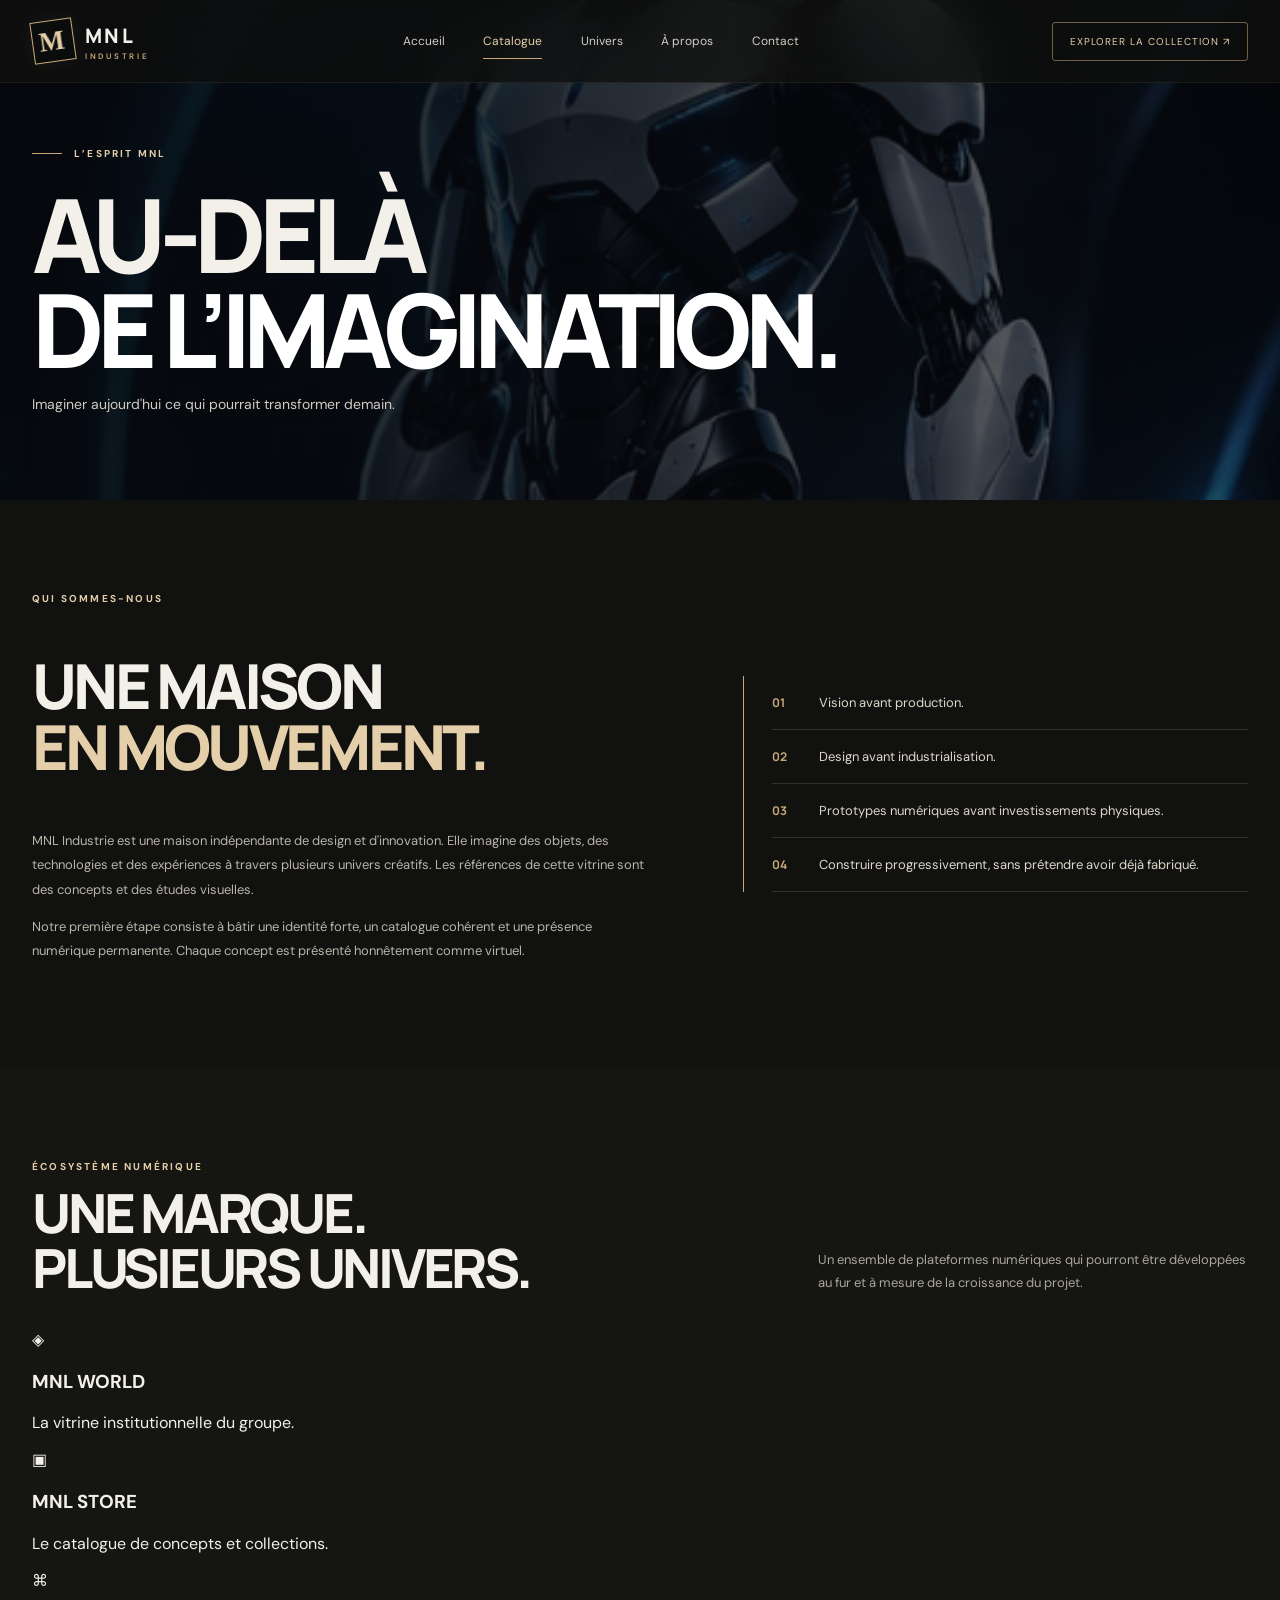
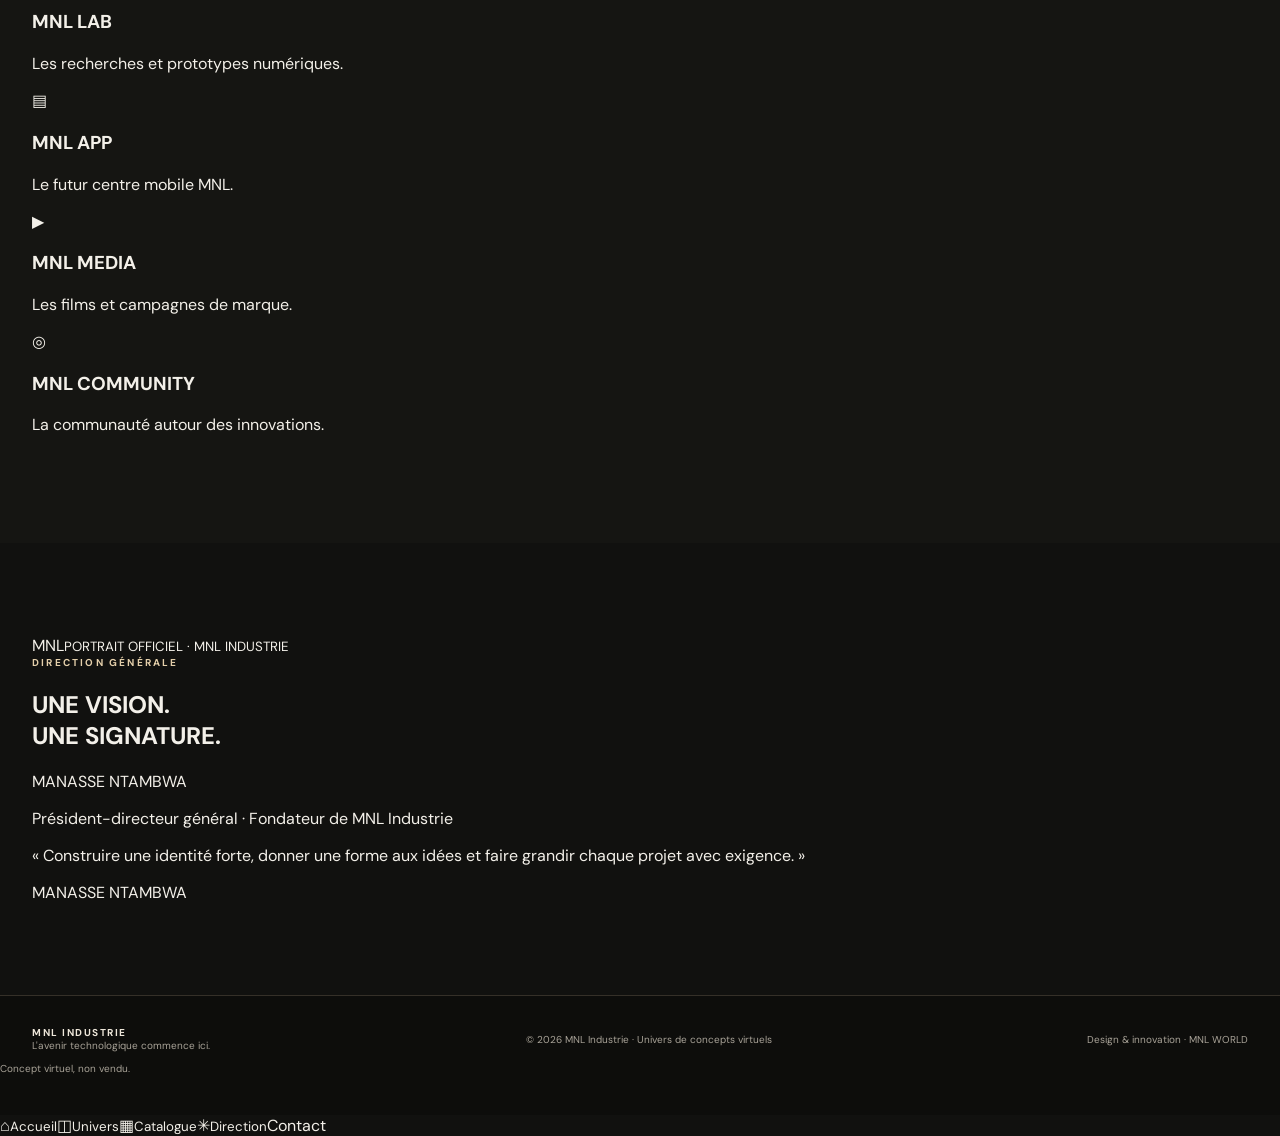
==== commit 995ac344: "Standardize MNL theme, remove personal WhatsApp contact and unify legal notice" ====
--- a/about.html
+++ b/about.html
@@ -1 +1 @@
-<!doctype html><html lang="fr"><head><meta charset="utf-8"><meta name="viewport" content="width=device-width,initial-scale=1"><meta name="theme-color" content="#101513"><meta name="description" content="MNL Industrie — Groupe technologique virtuel."><link rel="manifest" href="manifest.webmanifest"><link rel="icon" href="icon.svg"><title>Notre vision | MNL Industrie</title><link rel="stylesheet" href="style.css"></head><body><header class="site-header"><div class="container nav"><a class="logo" href="index.html"><span class="logo-mark">M</span><span>MNL<small>INDUSTRIE</small></span></a><nav class="navlinks"><a href="index.html">Accueil</a><a class="active" href="products.html">Catalogue</a><a href="divisions.html">Univers</a><a href="about.html">À propos</a><a href="https://wa.me/243846464895">Contact</a></nav><a class="nav-action" href="products.html">Explorer la collection ↗</a><button class="hamb" aria-label="Ouvrir le menu">☰</button></div></header><main><section class="hero" style="height:500px;min-height:500px"><div class="hero-bg" style="background-image:linear-gradient(90deg,#05080ef5,#05080e99),url('mnl-atlas-robot.webp');background-position:center 35%"></div><div class="container hero-inner"><div class="eyebrow">L’esprit MNL</div><h1>AU-DELÀ<br><span>DE L’IMAGINATION.</span></h1><p>Imaginer aujourd'hui ce qui pourrait transformer demain.</p></div></section><section><div class="container manifesto"><div><div class="kicker">Qui sommes-nous</div><h2>UNE MAISON<br><span>EN MOUVEMENT.</span></h2><p>MNL Industrie est une maison indépendante de design et d'innovation. Elle imagine des objets, des technologies et des expériences à travers plusieurs univers créatifs. Les références de cette vitrine sont des concepts et des études visuelles.</p><p>Notre première étape consiste à bâtir une identité forte, un catalogue cohérent et une présence numérique permanente. Chaque concept est présenté honnêtement comme virtuel.</p></div><div class="principles"><div class="principle"><b>01</b> Vision avant production.</div><div class="principle"><b>02</b> Design avant industrialisation.</div><div class="principle"><b>03</b> Prototypes numériques avant investissements physiques.</div><div class="principle"><b>04</b> Construire progressivement, sans prétendre avoir déjà fabriqué.</div></div></div></section><section class="ecosystem"><div class="container"><div class="section-top"><div><div class="kicker">Écosystème numérique</div><h2>UNE MARQUE.<br>PLUSIEURS UNIVERS.</h2></div><p>Un ensemble de plateformes numériques qui pourront être développées au fur et à mesure de la croissance du projet.</p></div><div class="eco-grid"><article class="eco"><span>◈</span><h3>MNL WORLD</h3><p>La vitrine institutionnelle du groupe.</p></article><article class="eco"><span>▣</span><h3>MNL STORE</h3><p>Le catalogue de concepts et collections.</p></article><article class="eco"><span>⌘</span><h3>MNL LAB</h3><p>Les recherches et prototypes numériques.</p></article><article class="eco"><span>▤</span><h3>MNL APP</h3><p>Le futur centre mobile MNL.</p></article><article class="eco"><span>▶</span><h3>MNL MEDIA</h3><p>Les films et campagnes de marque.</p></article><article class="eco"><span>◎</span><h3>MNL COMMUNITY</h3><p>La communauté autour des innovations.</p></article></div></div></section><section class="ceo-section"><div class="container ceo-layout"><div class="ceo-photo"><img src="pdg.png" alt="Portrait de Manasse Ntambwa, président-directeur général de MNL Industrie" onerror="this.style.display='none';this.parentElement.classList.add('photo-pending')"><span class="photo-fallback">MNL</span><small>PORTRAIT OFFICIEL · MNL INDUSTRIE</small></div><div class="ceo-copy"><div class="kicker">Direction générale</div><h2>UNE VISION.<br><span>UNE SIGNATURE.</span></h2><p class="ceo-role">MANASSE NTAMBWA</p><p>Président-directeur général · Fondateur de MNL Industrie</p><p>« Construire une identité forte, donner une forme aux idées et faire grandir chaque projet avec exigence. »</p><div class="ceo-sign">MANASSE NTAMBWA</div></div></div></section></main><footer><div class="container foot"><div><b>MNL INDUSTRIE</b><br>L'avenir technologique commence ici.</div><div>© <span id="year"></span> MNL Industrie · Univers de concepts virtuels</div><div>Design & innovation · MNL WORLD</div></div></footer><div class="modal" id="modal" role="dialog" aria-modal="true" aria-labelledby="modalTitle"><div class="modal-box"><button class="close" id="close" aria-label="Fermer">×</button><div class="modal-img"><img id="modalImg" src="" alt=""></div><div class="modal-content"><div class="kicker" id="modalDivision"></div><h2 id="modalTitle"></h2><p id="modalType"></p><p id="modalDesc"></p><div class="specs" id="specs"></div><div class="disclaimer">CONCEPT VIRTUEL — Ce produit est une création de conception. Il n'est pas présenté comme un produit fabriqué ou commercialisé.</div></div></div></div><div id="scrollProgress" aria-hidden="true"></div><nav class="bottom-dock" aria-label="Navigation principale"><a href="index.html" data-page="index.html"><span>⌂</span><small>Accueil</small></a><a href="divisions.html" data-page="divisions.html"><span>◫</span><small>Univers</small></a><a href="products.html" data-page="products.html"><span>▦</span><small>Catalogue</small></a><a href="about.html" data-page="about.html"><span>✳</span><small>Direction</small></a><a class="contact-link" href="https://wa.me/243846464895?text=Bonjour%20MNL%20Industrie%2C%20je%20souhaite%20obtenir%20des%20informations." target="_blank" rel="noopener"><span>↗</span><small>Contact</small></a></nav><script src="data.js"></script><script src="app.js"></script></body></html>+<!doctype html><html lang="fr"><head><meta charset="utf-8"><meta name="viewport" content="width=device-width,initial-scale=1"><meta name="theme-color" content="#11110f"><meta name="description" content="MNL Industrie — Groupe technologique virtuel."><link rel="manifest" href="manifest.webmanifest"><link rel="icon" href="icon.svg"><title>Notre vision | MNL Industrie</title><link rel="stylesheet" href="style.css"></head><body><header class="site-header"><div class="container nav"><a class="logo" href="index.html"><span class="logo-mark">M</span><span>MNL<small>INDUSTRIE</small></span></a><nav class="navlinks"><a href="index.html">Accueil</a><a class="active" href="products.html">Catalogue</a><a href="divisions.html">Univers</a><a href="about.html">À propos</a><a href="contact.html">Contact</a></nav><a class="nav-action" href="products.html">Explorer la collection ↗</a><button class="hamb" aria-label="Ouvrir le menu">☰</button></div></header><main><section class="hero" style="height:500px;min-height:500px"><div class="hero-bg" style="background-image:linear-gradient(90deg,#05080ef5,#05080e99),url('mnl-atlas-robot.webp');background-position:center 35%"></div><div class="container hero-inner"><div class="eyebrow">L’esprit MNL</div><h1>AU-DELÀ<br><span>DE L’IMAGINATION.</span></h1><p>Imaginer aujourd'hui ce qui pourrait transformer demain.</p></div></section><section><div class="container manifesto"><div><div class="kicker">Qui sommes-nous</div><h2>UNE MAISON<br><span>EN MOUVEMENT.</span></h2><p>MNL Industrie est une maison indépendante de design et d'innovation. Elle imagine des objets, des technologies et des expériences à travers plusieurs univers créatifs. Les références de cette vitrine sont des concepts et des études visuelles.</p><p>Notre première étape consiste à bâtir une identité forte, un catalogue cohérent et une présence numérique permanente. Chaque concept est présenté honnêtement comme virtuel.</p></div><div class="principles"><div class="principle"><b>01</b> Vision avant production.</div><div class="principle"><b>02</b> Design avant industrialisation.</div><div class="principle"><b>03</b> Prototypes numériques avant investissements physiques.</div><div class="principle"><b>04</b> Construire progressivement, sans prétendre avoir déjà fabriqué.</div></div></div></section><section class="ecosystem"><div class="container"><div class="section-top"><div><div class="kicker">Écosystème numérique</div><h2>UNE MARQUE.<br>PLUSIEURS UNIVERS.</h2></div><p>Un ensemble de plateformes numériques qui pourront être développées au fur et à mesure de la croissance du projet.</p></div><div class="eco-grid"><article class="eco"><span>◈</span><h3>MNL WORLD</h3><p>La vitrine institutionnelle du groupe.</p></article><article class="eco"><span>▣</span><h3>MNL STORE</h3><p>Le catalogue de concepts et collections.</p></article><article class="eco"><span>⌘</span><h3>MNL LAB</h3><p>Les recherches et prototypes numériques.</p></article><article class="eco"><span>▤</span><h3>MNL APP</h3><p>Le futur centre mobile MNL.</p></article><article class="eco"><span>▶</span><h3>MNL MEDIA</h3><p>Les films et campagnes de marque.</p></article><article class="eco"><span>◎</span><h3>MNL COMMUNITY</h3><p>La communauté autour des innovations.</p></article></div></div></section><section class="ceo-section"><div class="container ceo-layout"><div class="ceo-photo"><img src="pdg.png" alt="Portrait de Manasse Ntambwa, président-directeur général de MNL Industrie" onerror="this.style.display='none';this.parentElement.classList.add('photo-pending')"><span class="photo-fallback">MNL</span><small>PORTRAIT OFFICIEL · MNL INDUSTRIE</small></div><div class="ceo-copy"><div class="kicker">Direction générale</div><h2>UNE VISION.<br><span>UNE SIGNATURE.</span></h2><p class="ceo-role">MANASSE NTAMBWA</p><p>Président-directeur général · Fondateur de MNL Industrie</p><p>« Construire une identité forte, donner une forme aux idées et faire grandir chaque projet avec exigence. »</p><div class="ceo-sign">MANASSE NTAMBWA</div></div></div></section></main><footer><div class="container foot"><div><b>MNL INDUSTRIE</b><br>L'avenir technologique commence ici.</div><div>© <span id="year"></span> MNL Industrie · Univers de concepts virtuels</div><div>Design & innovation · MNL WORLD</div></div><p class="legal-note">Concept virtuel, non vendu.</p></footer><div class="modal" id="modal" role="dialog" aria-modal="true" aria-labelledby="modalTitle"><div class="modal-box"><button class="close" id="close" aria-label="Fermer">×</button><div class="modal-img"><img id="modalImg" src="" alt=""></div><div class="modal-content"><div class="kicker" id="modalDivision"></div><h2 id="modalTitle"></h2><p id="modalType"></p><p id="modalDesc"></p><div class="specs" id="specs"></div><div class="disclaimer">CONCEPT VIRTUEL — Ce produit est une création de conception. Il n'est pas présenté comme un produit fabriqué ou commercialisé.</div></div></div></div><div id="scrollProgress" aria-hidden="true"></div><nav class="bottom-dock" aria-label="Navigation principale"><a href="index.html" data-page="index.html"><span>⌂</span><small>Accueil</small></a><a href="divisions.html" data-page="divisions.html"><span>◫</span><small>Univers</small></a><a href="products.html" data-page="products.html"><span>▦</span><small>Catalogue</small></a><a href="about.html" data-page="about.html"><span>✳</span><small>Direction</small></a><a href="contact.html">Contact</a></nav><script src="data.js"></script><script src="app.js"></script></body></html>
--- a/style.css
+++ b/style.css
@@ -19,3 +19,5 @@
 @media(max-width:620px){.container{width:calc(100% - 34px)}section{padding:65px 0}.hero{height:720px;min-height:650px}.hero-bg{background-position:61% center}.hero-inner{padding-top:70px}.hero h1{font-size:clamp(47px,12.5vw,72px)}.hero p{max-width:360px;font-size:12px}.hero-caption{left:17px;right:17px;bottom:17px;font-size:7px}.category-track{margin-inline:-17px;padding:13px 17px;justify-content:flex-start}.category-track a{min-width:86px;padding:9px}.category-track a span{font-size:8px}.section-top h2{font-size:34px}.product-grid{grid-template-columns:repeat(2,minmax(0,1fr));gap:9px}.product-image{height:145px}.product-info{padding:12px}.product-info h3{font-size:14px}.product-info p{font-size:9px;min-height:40px}.product-info small,.product-bottom{font-size:7px}.editorial-gallery{grid-template-columns:1fr 1fr;grid-auto-rows:155px}.editorial-tile.tile-1{grid-row:span 2}.editorial-meta{left:11px;bottom:11px}.editorial-meta b{font-size:14px}.manifesto{grid-template-columns:1fr;gap:28px}.principles{padding-left:18px}.division-grid{grid-template-columns:1fr 1fr;gap:8px}.division{padding:15px;min-height:185px}.division h3{font-size:15px}.foot{align-items:flex-start;flex-direction:column}.catalog-hero{height:540px;min-height:540px}.catalog-hero .hero-stats{gap:20px}.hero-stats b{font-size:21px}.hero-stats span{font-size:7px}.catalog-toolbar{align-items:flex-start;flex-direction:column}.product-tools{width:100%}.product-tools input{width:100%}.product-tools select{flex:1;min-width:0}.modal-box{grid-template-columns:1fr}.modal-img{min-height:210px;max-height:250px}.modal-content{padding:24px}.modal-content h2{font-size:26px}}
 @media(max-width:370px){.product-grid{grid-template-columns:1fr}.product-image{height:205px}.division-grid{grid-template-columns:1fr}}
 @media(prefers-reduced-motion:reduce){*,*:before,*:after{scroll-behavior:auto!important;animation-duration:.01ms!important;animation-iteration-count:1!important;transition-duration:.01ms!important}.reveal{opacity:1;transform:none}}
+
+:focus-visible{outline:3px solid #e4cfaa;outline-offset:4px}.skeleton{background:linear-gradient(100deg,#24231e 20%,#343127 38%,#24231e 56%);background-size:200% 100%;animation:mnl-shimmer 1.5s infinite}@keyframes mnl-shimmer{to{background-position-x:-200%}}.detail-layout{display:grid;grid-template-columns:1.1fr .9fr;gap:38px}.detail-layout img{width:100%;border:1px solid var(--line);border-radius:8px}.detail-specs{display:grid;grid-template-columns:1fr 1fr;gap:10px}.detail-specs div{padding:14px;background:var(--surface);border:1px solid var(--line)}.page-hero{padding:145px 0 65px;background:radial-gradient(ellipse at 75% 10%,#c8a87922,transparent 50%),#11110f}.form-grid{display:grid;gap:14px;max-width:680px}.form-grid label{display:grid;gap:7px;color:var(--gold2)}.form-grid input,.form-grid textarea{padding:13px;border:1px solid var(--line);background:#191916;color:var(--ink)}.form-grid textarea{min-height:140px}@media(max-width:700px){.detail-layout{grid-template-columns:1fr}}@media(prefers-reduced-motion:reduce){*,*::before,*::after{animation:none!important;transition:none!important;scroll-behavior:auto!important}.reveal{opacity:1;transform:none}}
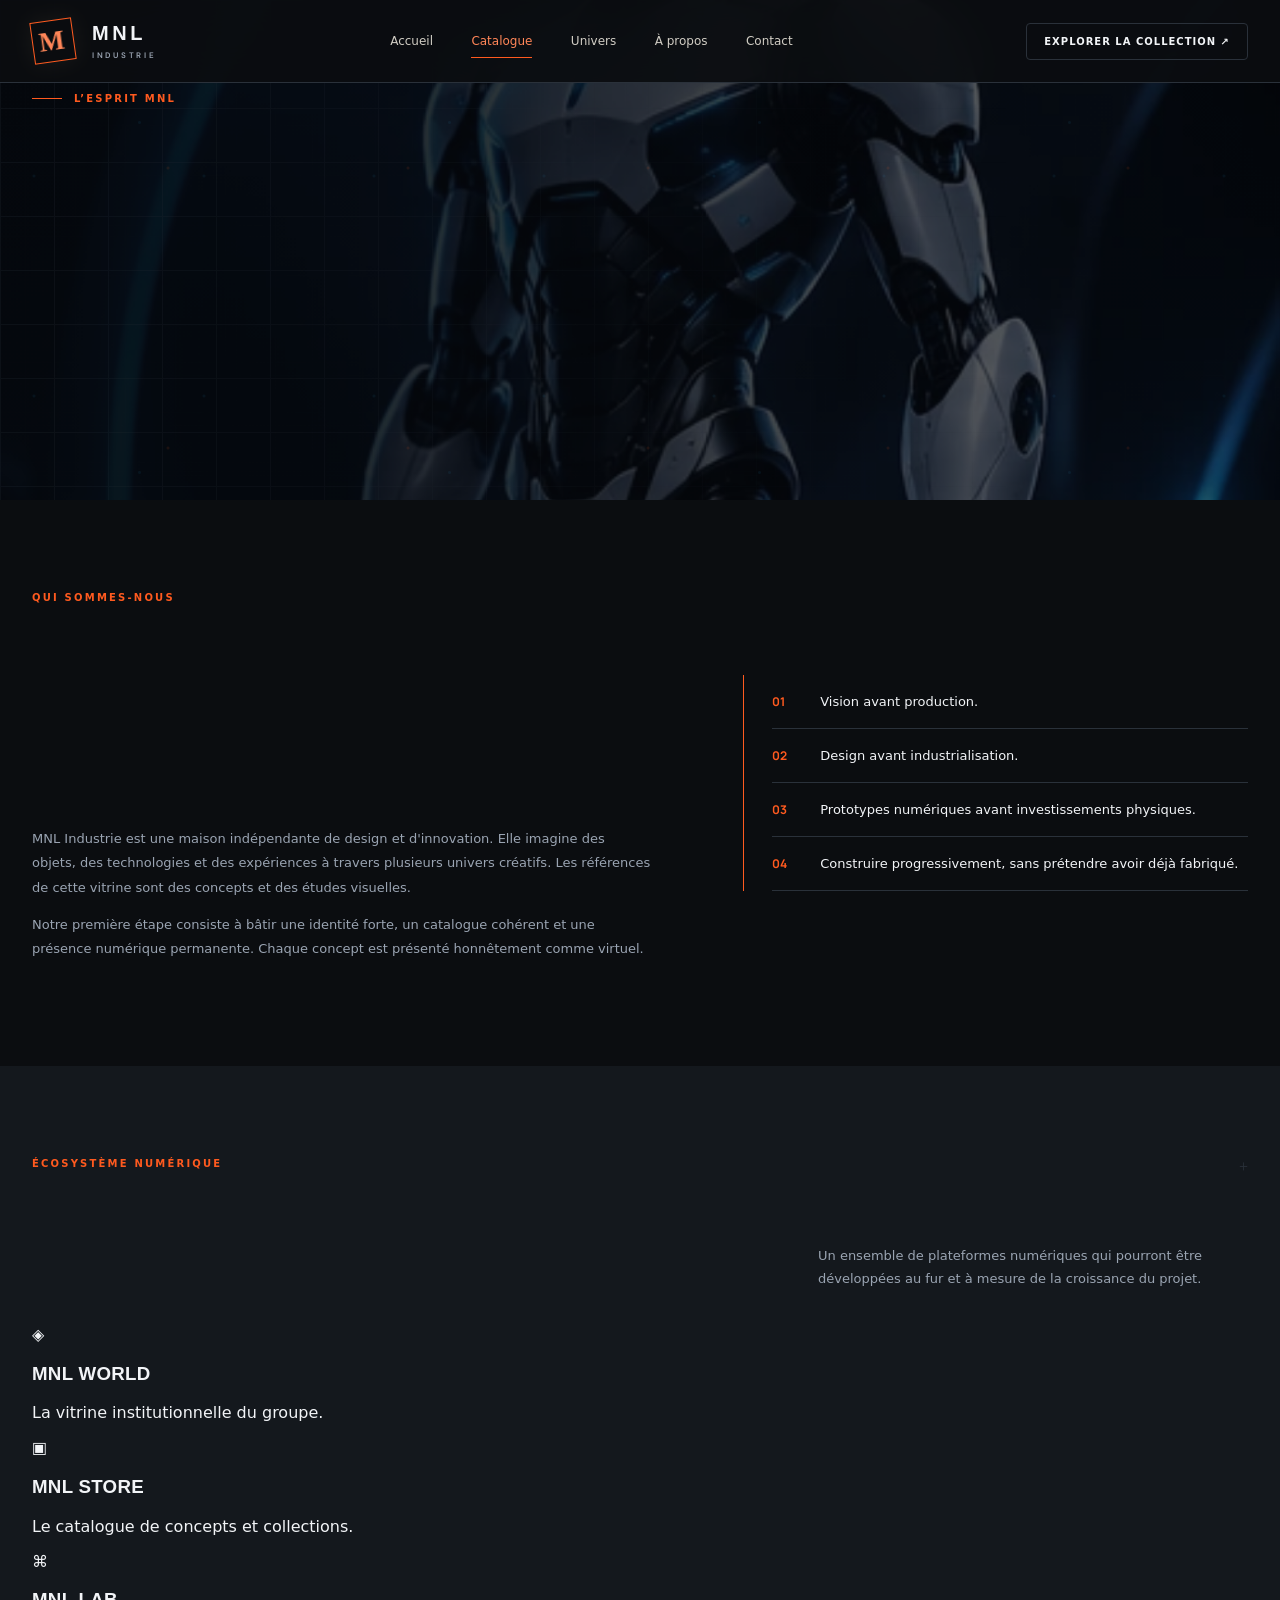
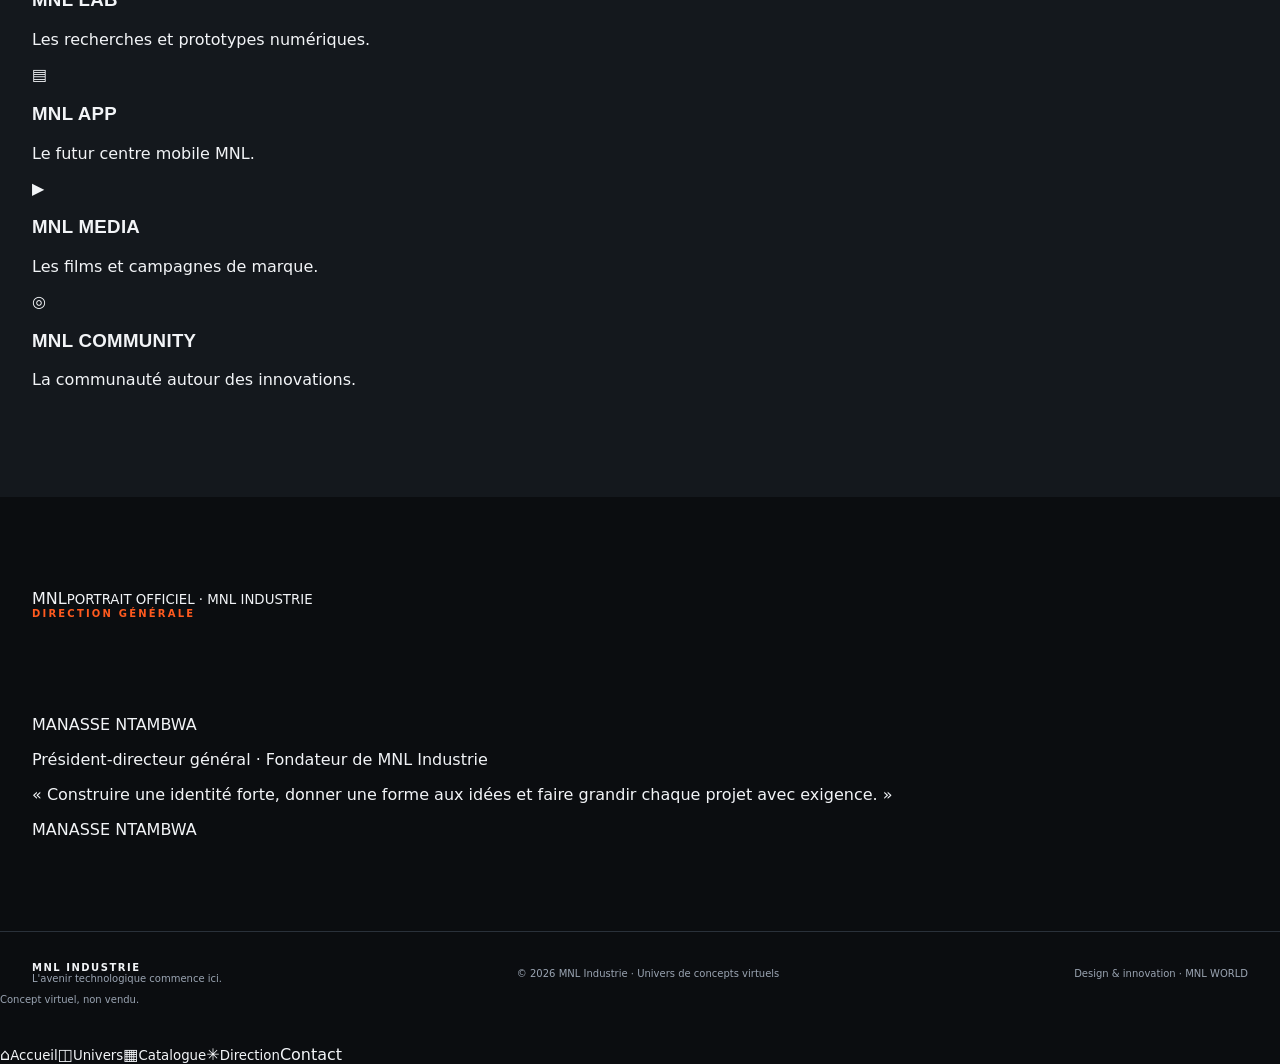
==== commit 9df2bdbe: "Palette industrielle et animations" ====
--- a/about.html
+++ b/about.html
@@ -1 +1 @@
-<!doctype html><html lang="fr"><head><meta charset="utf-8"><meta name="viewport" content="width=device-width,initial-scale=1"><meta name="theme-color" content="#11110f"><meta name="description" content="MNL Industrie — Groupe technologique virtuel."><link rel="manifest" href="manifest.webmanifest"><link rel="icon" href="icon.svg"><title>Notre vision | MNL Industrie</title><link rel="stylesheet" href="style.css"></head><body><header class="site-header"><div class="container nav"><a class="logo" href="index.html"><span class="logo-mark">M</span><span>MNL<small>INDUSTRIE</small></span></a><nav class="navlinks"><a href="index.html">Accueil</a><a class="active" href="products.html">Catalogue</a><a href="divisions.html">Univers</a><a href="about.html">À propos</a><a href="contact.html">Contact</a></nav><a class="nav-action" href="products.html">Explorer la collection ↗</a><button class="hamb" aria-label="Ouvrir le menu">☰</button></div></header><main><section class="hero" style="height:500px;min-height:500px"><div class="hero-bg" style="background-image:linear-gradient(90deg,#05080ef5,#05080e99),url('mnl-atlas-robot.webp');background-position:center 35%"></div><div class="container hero-inner"><div class="eyebrow">L’esprit MNL</div><h1>AU-DELÀ<br><span>DE L’IMAGINATION.</span></h1><p>Imaginer aujourd'hui ce qui pourrait transformer demain.</p></div></section><section><div class="container manifesto"><div><div class="kicker">Qui sommes-nous</div><h2>UNE MAISON<br><span>EN MOUVEMENT.</span></h2><p>MNL Industrie est une maison indépendante de design et d'innovation. Elle imagine des objets, des technologies et des expériences à travers plusieurs univers créatifs. Les références de cette vitrine sont des concepts et des études visuelles.</p><p>Notre première étape consiste à bâtir une identité forte, un catalogue cohérent et une présence numérique permanente. Chaque concept est présenté honnêtement comme virtuel.</p></div><div class="principles"><div class="principle"><b>01</b> Vision avant production.</div><div class="principle"><b>02</b> Design avant industrialisation.</div><div class="principle"><b>03</b> Prototypes numériques avant investissements physiques.</div><div class="principle"><b>04</b> Construire progressivement, sans prétendre avoir déjà fabriqué.</div></div></div></section><section class="ecosystem"><div class="container"><div class="section-top"><div><div class="kicker">Écosystème numérique</div><h2>UNE MARQUE.<br>PLUSIEURS UNIVERS.</h2></div><p>Un ensemble de plateformes numériques qui pourront être développées au fur et à mesure de la croissance du projet.</p></div><div class="eco-grid"><article class="eco"><span>◈</span><h3>MNL WORLD</h3><p>La vitrine institutionnelle du groupe.</p></article><article class="eco"><span>▣</span><h3>MNL STORE</h3><p>Le catalogue de concepts et collections.</p></article><article class="eco"><span>⌘</span><h3>MNL LAB</h3><p>Les recherches et prototypes numériques.</p></article><article class="eco"><span>▤</span><h3>MNL APP</h3><p>Le futur centre mobile MNL.</p></article><article class="eco"><span>▶</span><h3>MNL MEDIA</h3><p>Les films et campagnes de marque.</p></article><article class="eco"><span>◎</span><h3>MNL COMMUNITY</h3><p>La communauté autour des innovations.</p></article></div></div></section><section class="ceo-section"><div class="container ceo-layout"><div class="ceo-photo"><img src="pdg.png" alt="Portrait de Manasse Ntambwa, président-directeur général de MNL Industrie" onerror="this.style.display='none';this.parentElement.classList.add('photo-pending')"><span class="photo-fallback">MNL</span><small>PORTRAIT OFFICIEL · MNL INDUSTRIE</small></div><div class="ceo-copy"><div class="kicker">Direction générale</div><h2>UNE VISION.<br><span>UNE SIGNATURE.</span></h2><p class="ceo-role">MANASSE NTAMBWA</p><p>Président-directeur général · Fondateur de MNL Industrie</p><p>« Construire une identité forte, donner une forme aux idées et faire grandir chaque projet avec exigence. »</p><div class="ceo-sign">MANASSE NTAMBWA</div></div></div></section></main><footer><div class="container foot"><div><b>MNL INDUSTRIE</b><br>L'avenir technologique commence ici.</div><div>© <span id="year"></span> MNL Industrie · Univers de concepts virtuels</div><div>Design & innovation · MNL WORLD</div></div><p class="legal-note">Concept virtuel, non vendu.</p></footer><div class="modal" id="modal" role="dialog" aria-modal="true" aria-labelledby="modalTitle"><div class="modal-box"><button class="close" id="close" aria-label="Fermer">×</button><div class="modal-img"><img id="modalImg" src="" alt=""></div><div class="modal-content"><div class="kicker" id="modalDivision"></div><h2 id="modalTitle"></h2><p id="modalType"></p><p id="modalDesc"></p><div class="specs" id="specs"></div><div class="disclaimer">CONCEPT VIRTUEL — Ce produit est une création de conception. Il n'est pas présenté comme un produit fabriqué ou commercialisé.</div></div></div></div><div id="scrollProgress" aria-hidden="true"></div><nav class="bottom-dock" aria-label="Navigation principale"><a href="index.html" data-page="index.html"><span>⌂</span><small>Accueil</small></a><a href="divisions.html" data-page="divisions.html"><span>◫</span><small>Univers</small></a><a href="products.html" data-page="products.html"><span>▦</span><small>Catalogue</small></a><a href="about.html" data-page="about.html"><span>✳</span><small>Direction</small></a><a href="contact.html">Contact</a></nav><script src="data.js"></script><script src="app.js"></script></body></html>+<!doctype html><html lang="fr"><head><meta charset="utf-8"><meta name="viewport" content="width=device-width,initial-scale=1"><meta name="theme-color" content="#11110f"><meta name="description" content="MNL Industrie — Groupe technologique virtuel."><link rel="manifest" href="manifest.webmanifest"><link rel="icon" href="icon.svg"><title>Notre vision | MNL Industrie</title><link rel="stylesheet" href="style.css"></head><body><header class="site-header"><div class="container nav"><a class="logo" href="index.html"><span class="logo-mark">M</span><span>MNL<small>INDUSTRIE</small></span></a><nav class="navlinks"><a href="index.html">Accueil</a><a class="active" href="products.html">Catalogue</a><a href="divisions.html">Univers</a><a href="about.html">À propos</a><a href="contact.html">Contact</a></nav><a class="nav-action" href="products.html">Explorer la collection ↗</a><button class="hamb" aria-label="Ouvrir le menu">☰</button></div></header><main><section class="hero" style="height:500px;min-height:500px"><div class="hero-bg" style="background-image:linear-gradient(90deg,#05080ef5,#05080e99),url('mnl-atlas-robot.webp');background-position:center 35%"></div><div class="container hero-inner"><div class="eyebrow">L’esprit MNL</div><h1>AU-DELÀ<br><span>DE L’IMAGINATION.</span></h1><p>Imaginer aujourd'hui ce qui pourrait transformer demain.</p></div></section><section><div class="container manifesto"><div><div class="kicker">Qui sommes-nous</div><h2>UNE MAISON<br><span>EN MOUVEMENT.</span></h2><p>MNL Industrie est une maison indépendante de design et d'innovation. Elle imagine des objets, des technologies et des expériences à travers plusieurs univers créatifs. Les références de cette vitrine sont des concepts et des études visuelles.</p><p>Notre première étape consiste à bâtir une identité forte, un catalogue cohérent et une présence numérique permanente. Chaque concept est présenté honnêtement comme virtuel.</p></div><div class="principles"><div class="principle"><b>01</b> Vision avant production.</div><div class="principle"><b>02</b> Design avant industrialisation.</div><div class="principle"><b>03</b> Prototypes numériques avant investissements physiques.</div><div class="principle"><b>04</b> Construire progressivement, sans prétendre avoir déjà fabriqué.</div></div></div></section><section class="ecosystem"><div class="container"><div class="section-top"><div><div class="kicker">Écosystème numérique</div><h2>UNE MARQUE.<br>PLUSIEURS UNIVERS.</h2></div><p>Un ensemble de plateformes numériques qui pourront être développées au fur et à mesure de la croissance du projet.</p></div><div class="eco-grid"><article class="eco"><span>◈</span><h3>MNL WORLD</h3><p>La vitrine institutionnelle du groupe.</p></article><article class="eco"><span>▣</span><h3>MNL STORE</h3><p>Le catalogue de concepts et collections.</p></article><article class="eco"><span>⌘</span><h3>MNL LAB</h3><p>Les recherches et prototypes numériques.</p></article><article class="eco"><span>▤</span><h3>MNL APP</h3><p>Le futur centre mobile MNL.</p></article><article class="eco"><span>▶</span><h3>MNL MEDIA</h3><p>Les films et campagnes de marque.</p></article><article class="eco"><span>◎</span><h3>MNL COMMUNITY</h3><p>La communauté autour des innovations.</p></article></div></div></section><section class="ceo-section"><div class="container ceo-layout"><div class="ceo-photo"><img src="pdg.png" alt="Portrait de Manasse Ntambwa, président-directeur général de MNL Industrie" onerror="this.style.display='none';this.parentElement.classList.add('photo-pending')"><span class="photo-fallback">MNL</span><small>PORTRAIT OFFICIEL · MNL INDUSTRIE</small></div><div class="ceo-copy"><div class="kicker">Direction générale</div><h2>UNE VISION.<br><span>UNE SIGNATURE.</span></h2><p class="ceo-role">MANASSE NTAMBWA</p><p>Président-directeur général · Fondateur de MNL Industrie</p><p>« Construire une identité forte, donner une forme aux idées et faire grandir chaque projet avec exigence. »</p><div class="ceo-sign">MANASSE NTAMBWA</div></div></div></section></main><footer><div class="container foot"><div><b>MNL INDUSTRIE</b><br>L'avenir technologique commence ici.</div><div>© <span id="year"></span> MNL Industrie · Univers de concepts virtuels</div><div>Design & innovation · MNL WORLD</div></div><p class="legal-note">Concept virtuel, non vendu.</p></footer><div class="modal" id="modal" role="dialog" aria-modal="true" aria-labelledby="modalTitle"><div class="modal-box"><button class="close" id="close" aria-label="Fermer">×</button><div class="modal-img"><img id="modalImg" src="" alt=""></div><div class="modal-content"><div class="kicker" id="modalDivision"></div><h2 id="modalTitle"></h2><p id="modalType"></p><p id="modalDesc"></p><div class="specs" id="specs"></div><div class="disclaimer">CONCEPT VIRTUEL — Ce produit est une création de conception. Il n'est pas présenté comme un produit fabriqué ou commercialisé.</div></div></div></div><div id="scrollProgress" aria-hidden="true"></div><nav class="bottom-dock" aria-label="Navigation principale"><a href="index.html" data-page="index.html"><span>⌂</span><small>Accueil</small></a><a href="divisions.html" data-page="divisions.html"><span>◫</span><small>Univers</small></a><a href="products.html" data-page="products.html"><span>▦</span><small>Catalogue</small></a><a href="about.html" data-page="about.html"><span>✳</span><small>Direction</small></a><a href="contact.html">Contact</a></nav><script src="data.js"></script><script src="app.js"></script><script src="js/mnl-motion.js" defer></script></body></html>
--- a/style.css
+++ b/style.css
@@ -21,3 +21,112 @@
 @media(prefers-reduced-motion:reduce){*,*:before,*:after{scroll-behavior:auto!important;animation-duration:.01ms!important;animation-iteration-count:1!important;transition-duration:.01ms!important}.reveal{opacity:1;transform:none}}
 
 :focus-visible{outline:3px solid #e4cfaa;outline-offset:4px}.skeleton{background:linear-gradient(100deg,#24231e 20%,#343127 38%,#24231e 56%);background-size:200% 100%;animation:mnl-shimmer 1.5s infinite}@keyframes mnl-shimmer{to{background-position-x:-200%}}.detail-layout{display:grid;grid-template-columns:1.1fr .9fr;gap:38px}.detail-layout img{width:100%;border:1px solid var(--line);border-radius:8px}.detail-specs{display:grid;grid-template-columns:1fr 1fr;gap:10px}.detail-specs div{padding:14px;background:var(--surface);border:1px solid var(--line)}.page-hero{padding:145px 0 65px;background:radial-gradient(ellipse at 75% 10%,#c8a87922,transparent 50%),#11110f}.form-grid{display:grid;gap:14px;max-width:680px}.form-grid label{display:grid;gap:7px;color:var(--gold2)}.form-grid input,.form-grid textarea{padding:13px;border:1px solid var(--line);background:#191916;color:var(--ink)}.form-grid textarea{min-height:140px}@media(max-width:700px){.detail-layout{grid-template-columns:1fr}}@media(prefers-reduced-motion:reduce){*,*::before,*::after{animation:none!important;transition:none!important;scroll-behavior:auto!important}.reveal{opacity:1;transform:none}}
+
+
+/* Accueil cinématique MNL — animations limitées à transform et opacity */
+.hero{isolation:isolate}
+.hero-bg{transform:translate3d(var(--parallax-x,0px),var(--parallax-y,0px),0) scale(1);transform-origin:center;animation:hero-dolly 20s ease-in-out infinite alternate;will-change:transform}
+@keyframes hero-dolly{from{transform:translate3d(var(--parallax-x,0px),var(--parallax-y,0px),0) scale(1)}to{transform:translate3d(var(--parallax-x,0px),var(--parallax-y,0px),0) scale(1.08)}}
+.hero-vignette{z-index:0;pointer-events:none}
+.hero-vignette:before{content:"";position:absolute;inset:-20% auto -20% -45%;width:34%;background:linear-gradient(105deg,transparent 0%,#fff0 30%,#fff2 50%,#d9eaff16 58%,transparent 100%);transform:translateX(-160%) skewX(-18deg);opacity:0;animation:car-reflection 6s ease-in-out infinite}
+.hero-vignette:after{content:"";position:absolute;right:8%;bottom:28%;width:24%;height:18%;background:radial-gradient(ellipse,#3e8dff42 0%,#347eff18 28%,transparent 72%);opacity:.2;transform:scale(.94);animation:headlight-pulse 3.2s ease-in-out infinite alternate}
+@keyframes car-reflection{0%,65%{transform:translateX(-160%) skewX(-18deg);opacity:0}72%{opacity:.9}100%{transform:translateX(480%) skewX(-18deg);opacity:0}}
+@keyframes headlight-pulse{from{opacity:.16;transform:scale(.94)}to{opacity:.62;transform:scale(1.06)}}
+.hero-inner{position:relative;z-index:2}
+.hero h1{max-width:850px;overflow-wrap:anywhere}
+.hero h1 .word-mask{display:inline-block;overflow:hidden;vertical-align:bottom;padding-bottom:.08em;margin-right:.18em}
+.hero h1 .word-mask>span{display:inline-block;transform:translateY(115%);opacity:0}
+.intro-done .hero h1 .word-mask>span{animation:word-rise .48s cubic-bezier(.2,.7,.2,1) forwards;animation-delay:var(--word-delay,0ms)}
+@keyframes word-rise{to{transform:translateY(0);opacity:1}}
+.hero-tagline,.hero-inner>p,.hero-inner .buttons{opacity:0;transform:translateY(14px)}
+.intro-done .hero-tagline{animation:soft-rise .45s .48s forwards}
+.intro-done .hero-inner>p{animation:soft-rise .45s .62s forwards}
+.intro-done .hero-inner .buttons{animation:soft-rise .45s .76s forwards}
+@keyframes soft-rise{to{opacity:1;transform:translateY(0)}}
+.mnl-intro{position:fixed;inset:0;z-index:9999;background:#050505;display:grid;place-items:center;pointer-events:none;transform:translateY(0);opacity:1}
+.intro-screen{position:absolute;inset:0;display:grid;place-items:center;background:#050505}
+.intro-monogram{width:clamp(72px,16vw,130px);height:auto;fill:none;stroke:#d8b77f;stroke-width:2.2;stroke-linecap:round;stroke-linejoin:round;stroke-dasharray:360;stroke-dashoffset:360;filter:drop-shadow(0 0 12px #c8a87966);animation:draw-m .52s ease forwards}
+@keyframes draw-m{to{stroke-dashoffset:0}}
+.mnl-intro.intro-opening{animation:screen-open .58s cubic-bezier(.76,0,.24,1) .48s forwards}
+@keyframes screen-open{to{transform:translateY(-102%);opacity:0}}
+.hero-caption{left:max(32px,calc((100% - var(--max))/2));right:max(32px,calc((100% - var(--max))/2));z-index:3}
+.hero-caption span:first-child{margin-left:auto}
+.category-band{overflow:hidden}
+.category-track.category-marquee{width:max-content;min-width:100%;justify-content:flex-start;gap:24px;animation:division-marquee 52s linear infinite}
+.category-track.category-marquee a{flex:0 0 110px}
+.category-track.category-marquee.is-paused{animation-play-state:paused}
+@keyframes division-marquee{to{transform:translateX(-50%)}}
+.product{transform:perspective(900px) rotateX(var(--tilt-x,0deg)) rotateY(var(--tilt-y,0deg));transition:transform .25s ease,opacity .7s ease}
+.product:hover .product-image img,.product.touching .product-image img{transform:scale(1.05)}
+.btn,.nav-action{position:relative;overflow:hidden}
+.btn:after,.nav-action:after{content:"";position:absolute;inset:0;opacity:0;background:radial-gradient(ellipse at 50% 100%,#f1d7a755,transparent 70%);transition:opacity .25s}
+.btn:hover:after,.nav-action:hover:after{opacity:1}
+.keynote-section{padding:54px 0;background:#141411;border-block:1px solid var(--line)}
+.keynote-panel{display:flex;justify-content:space-between;align-items:center;gap:30px;padding:28px 32px;border:1px solid #c8a87955;border-radius:7px;background:linear-gradient(120deg,#242119,#151512)}
+.keynote-panel h2{margin:9px 0;font:800 clamp(24px,3.4vw,40px) Manrope;letter-spacing:-.05em}
+.keynote-panel p{margin:0;color:var(--muted);font-size:12px}
+.countdown{display:flex;gap:10px}
+.countdown div{min-width:72px;padding:13px 10px;text-align:center;border:1px solid #c8a87938;background:#09090866}
+.countdown b,.countdown span{display:block}
+.countdown b{font:700 25px Manrope;color:var(--gold2);font-variant-numeric:tabular-nums}
+.countdown span{margin-top:4px;color:#aaa397;font-size:7px;letter-spacing:.15em}
+.motion-optin{position:absolute;right:20px;bottom:62px;z-index:5;padding:8px 11px;border:1px solid #c8a87966;border-radius:3px;background:#11110f99;color:var(--gold2);font-size:8px;letter-spacing:.08em}
+.reveal{opacity:0;transform:translateY(18px);transition:opacity .7s ease,transform .7s ease}
+.reveal.is-visible{opacity:1;transform:translateY(0)}
+@media(max-width:620px){
+ .container{width:calc(100% - 40px)}
+ .hero-inner{padding-left:20px;padding-right:20px}
+ .hero h1{font-size:clamp(38px,10.5vw,58px);max-width:100%;line-height:.98;overflow-wrap:normal}
+ .hero-caption{left:20px;right:20px;bottom:16px;justify-content:flex-end}
+ .hero-caption span{display:none}
+ .keynote-panel{align-items:flex-start;flex-direction:column;padding:22px 18px}
+ .countdown{width:100%;gap:6px}
+ .countdown div{flex:1;min-width:0;padding:11px 4px}
+ .countdown b{font-size:20px}
+ .motion-optin{right:20px;bottom:52px}
+}
+@media(prefers-reduced-motion:reduce){
+ .hero-bg,.hero-vignette:before,.hero-vignette:after,.category-track.category-marquee{animation:none!important}
+ .mnl-intro{display:none!important}
+ .hero h1 .word-mask>span,.hero-tagline,.hero-inner>p,.hero-inner .buttons{opacity:1!important;transform:none!important;animation:none!important}
+ .reveal{opacity:1;transform:none;transition:opacity .25s ease}
+ .product{transform:none;transition:opacity .25s ease}
+ .product:hover .product-image img{transform:none}
+}
+
+body{opacity:1;transition:opacity .16s ease}body.page-leaving{opacity:0;transition:opacity .16s ease}
+
+@media(max-width:620px){.hero-inner.container{width:100%;max-width:none;margin-left:0;margin-right:0;padding-left:20px;padding-right:20px}.hero-inner .eyebrow,.hero-inner h1,.hero-inner .hero-tagline,.hero-inner>p,.hero-inner .buttons{max-width:calc(100vw - 40px)}}
+
+/* MNL INDUSTRIE — palette industrielle et système de mouvement */
+@import url('https://fonts.googleapis.com/css2?family=Barlow+Condensed:wght@600;700;800&family=Inter:wght@400;500;600;700;800&display=swap');
+:root{color-scheme:dark;--bg:#0B0D10;--surface:#14181D;--line:#2A313A;--muted:#9AA4B2;--text:#F2F4F7;--accent:#FF5A1F;--glow:#38BDF8;--ink:var(--text);--surface2:#1b222a;--gold:var(--accent);--gold2:#ff8658;--ease:cubic-bezier(.2,.7,.2,1)}
+html,body{background:var(--bg);color:var(--text);font-family:Inter,system-ui,sans-serif}body:before{opacity:.16;background-image:linear-gradient(135deg,#2A313A55 1px,transparent 1px),linear-gradient(45deg,#2A313A33 1px,transparent 1px);background-size:42px 42px,42px 42px}
+h1,h2,h3,.logo,.product-info h3,.division h3,.modal-content h2,.manifesto h2,.section-top h2,.hero-stats b{font-family:'Barlow Condensed',Impact,sans-serif;font-weight:700;text-transform:uppercase;letter-spacing:.015em}
+.logo{gap:18px;letter-spacing:.12em}.logo>span:nth-child(2){display:flex;flex-direction:column;gap:5px;letter-spacing:.18em}.logo small{letter-spacing:.34em;color:var(--muted);margin:0}
+.site-header,header{background:#0b0d10eF;border-color:var(--line)}.site-header.header-scrolled,header.header-scrolled{background:#0b0d10f8;border-color:var(--line)}
+.hero{background:var(--bg)}.hero-bg{filter:saturate(.9)}.hero-vignette{background:linear-gradient(110deg,#0b0d10aa 0%,transparent 60%)}
+.eyebrow,.kicker,.eyebrow:before{color:var(--accent)}.eyebrow:before{background:var(--accent)}
+.hero h1,.section-top h2,.manifesto h2,.modal-content h2{font-family:'Barlow Condensed',sans-serif;font-weight:700;letter-spacing:.01em;text-transform:uppercase}.hero h1{font-size:clamp(48px,8.5vw,112px);line-height:.92;max-width:900px;letter-spacing:.015em}.hero h1 span{color:var(--text)}.hero-tagline{font-family:Inter,sans-serif;color:var(--text)}.hero p,.section-top p,.product-info p,.division p,.manifesto p{color:var(--muted)}
+.btn,.nav-action{border-radius:4px;text-transform:uppercase;letter-spacing:.1em;font-weight:700}.btn.primary{background:var(--accent);border-color:var(--accent);color:var(--bg);box-shadow:none}.btn.primary:hover,.nav-action:hover{box-shadow:0 0 22px #ff5a1f55;border-color:var(--accent)}.btn:not(.primary),.nav-action{border:1px solid var(--line);color:var(--text);background:transparent}.btn:not(.primary):hover,.nav-action:hover{border-color:var(--accent);color:var(--text)}
+.product,.division,.editorial-tile,.modal-box,.detail-specs div,.spec,.form-grid input,.form-grid textarea{background:var(--surface);border-color:var(--line);border-radius:4px}.product:hover,.division:hover{border-color:var(--accent)}.product-info small,.concept,.arrow,.division-topline,.division-symbol,.division-link,.principle b{color:var(--accent)}.product-image{background:#0f1318}.product-image img{transition:transform .45s ease}.product:hover .product-image img{transform:scale(1.05)}.product-number,.product-view{color:var(--text)}
+.category-band,.featured,.editorial-section,.ecosystem{background:var(--surface);border-color:var(--line)}.category-track a{border-radius:4px;color:var(--accent)}.category-track a span{color:var(--text)}.category-track a:hover,.category-track a:first-child{border-color:var(--line);background:#ff5a1f12}
+.principles{border-color:var(--accent)}.principle{border-color:var(--line);color:var(--text)}footer{background:var(--bg);border-color:var(--line);color:var(--muted)}.foot b{color:var(--text)}.foot a{color:var(--accent)}.page-hero{background:radial-gradient(ellipse at 75% 10%,#38bdf811,transparent 50%),var(--bg)}.form-grid label{color:var(--text)}.form-grid input,.form-grid textarea{color:var(--text)}.product-tools input,.product-tools select{background:var(--surface);border-color:var(--line);color:var(--text)}.product-tools input:focus,.product-tools select:focus{outline:1px solid var(--accent);border-color:var(--accent)}
+#scrollProgress{height:2px;background:var(--accent)}:focus-visible{outline:2px solid var(--glow);outline-offset:3px}
+/* Traits techniques, repères et micro-croix */
+.section-top,.page-hero .container{position:relative}.section-top:after{content:'+';position:absolute;right:0;top:0;color:var(--line);font:16px Inter}.division,.product,.keynote-panel{position:relative}.division:before,.product:before{content:'';position:absolute;top:0;left:0;width:14px;height:14px;border-top:1px solid var(--line);border-left:1px solid var(--line);pointer-events:none;z-index:3}.division:after,.product:after{content:'';position:absolute;right:0;bottom:0;width:14px;height:14px;border-right:1px solid var(--line);border-bottom:1px solid var(--line);pointer-events:none}
+/* Ambiance machine : animations GPU uniquement */
+.hero{isolation:isolate}.hero:before{content:'';position:absolute;inset:0;z-index:-1;pointer-events:none;opacity:.23;background-image:linear-gradient(var(--line) 1px,transparent 1px),linear-gradient(90deg,var(--line) 1px,transparent 1px);background-size:54px 54px;mask-image:linear-gradient(90deg,#000,transparent 80%);animation:grid-drift 34s linear infinite}@keyframes grid-drift{to{background-position:54px 54px}}
+.hero:after{content:'';position:absolute;z-index:0;pointer-events:none;inset:0;background:radial-gradient(circle at 20% 80%,#38bdf822 0 1px,transparent 2px),radial-gradient(circle at 70% 60%,#ff5a1f33 0 1px,transparent 2px),radial-gradient(circle at 45% 35%,#38bdf822 0 1px,transparent 2px);background-size:170px 220px,240px 280px,310px 350px;animation:particles-up 18s linear infinite;opacity:.5}@keyframes particles-up{to{background-position:0 -220px,0 -280px,0 -350px}}
+.hero-inner{z-index:2}.hero-caption{z-index:2}.reveal{opacity:0;transform:translateY(20px);transition:opacity .7s ease,transform .7s ease}.reveal.is-visible{opacity:1;transform:translateY(0)}
+.mnl-title-line{display:block;overflow:hidden}.mnl-title-line>span{display:block;transform:translateY(110%);opacity:0}.mnl-title-line.is-revealed>span{transform:translateY(0);opacity:1;transition:transform .7s var(--ease),opacity .7s ease}.mnl-title-line.is-revealed:after{content:'';position:absolute;left:0;right:0;top:50%;height:1px;background:var(--accent);opacity:0;animation:scan-pass .65s ease-out both}@keyframes scan-pass{0%{transform:translateY(-30px);opacity:0}25%{opacity:.8}100%{transform:translateY(30px);opacity:0}}
+.mnl-marquee{overflow:hidden;border-block:1px solid var(--line);background:var(--surface);padding:14px 0}.mnl-marquee-track{display:flex;width:max-content;gap:30px;animation:mnl-marquee 48s linear infinite}.mnl-marquee-track span{font:700 18px 'Barlow Condensed';letter-spacing:.1em;text-transform:uppercase;color:var(--muted);white-space:nowrap}.mnl-marquee-track b{color:var(--accent);padding-left:28px}@keyframes mnl-marquee{to{transform:translateX(-50%)}}
+.mnl-halo{position:fixed;z-index:180;left:0;top:0;width:160px;height:160px;border-radius:50%;pointer-events:none;opacity:0;transform:translate3d(-50%,-50%,0);background:radial-gradient(circle,#38bdf822 0%,#38bdf80c 35%,transparent 70%);mix-blend-mode:screen}.mnl-halo.active{opacity:1}
+.mnl-curtain{position:fixed;inset:0;z-index:9998;background:var(--accent);pointer-events:none;transform:scaleX(0);transform-origin:left}.mnl-curtain.go{animation:curtain-sweep .48s ease forwards}@keyframes curtain-sweep{0%{transform:scaleX(0);transform-origin:left}55%{transform:scaleX(1);transform-origin:left}100%{transform:scaleX(0);transform-origin:right}}
+.btn,.nav-action{position:relative;overflow:hidden;transition:transform .18s ease,border-color .2s,color .2s,box-shadow .2s}.btn:before,.nav-action:before{content:'';position:absolute;inset:0;pointer-events:none;background:linear-gradient(110deg,transparent 25%,#ffffff55 50%,transparent 75%);transform:translateX(-120%);opacity:0}.btn:hover:before,.nav-action:hover:before{opacity:1;transform:translateX(120%);transition:transform .65s ease,opacity .2s}.product{transition:transform .22s ease,border-color .25s,box-shadow .25s}.product:hover{box-shadow:0 18px 42px #0006,0 0 0 1px #ff5a1f25}.product-info small{transition:transform .25s ease}.product:hover .product-info small{transform:translateX(4px)}
+.keynote-panel{display:flex;justify-content:space-between;align-items:center;gap:24px;padding:28px;border:1px solid var(--line);background:var(--surface)}.countdown{display:flex;gap:18px}.countdown div{display:grid;gap:5px;text-align:center}.countdown b{font:700 32px 'Barlow Condensed';color:var(--accent)}.countdown span{font-size:9px;color:var(--muted);letter-spacing:.12em}
+@media(max-width:650px){.container{width:calc(100% - 40px)}.hero-inner{padding-left:20px;padding-right:20px}.hero h1{font-size:clamp(43px,12vw,70px);max-width:100%;overflow-wrap:normal}.hero-caption{display:none}.logo{gap:15px}.keynote-panel{align-items:flex-start;flex-direction:column}.countdown{gap:12px}.countdown b{font-size:26px}.mnl-halo{display:none}}
+@media(prefers-reduced-motion:reduce){html{scroll-behavior:auto}*,*:before,*:after{animation:none!important;transition:opacity .2s ease!important;scroll-behavior:auto!important}.reveal{opacity:1;transform:none}.mnl-title-line>span{opacity:1;transform:none}.mnl-halo,.mnl-curtain{display:none!important}}
+
+.mnl-intro-layer{position:fixed;inset:0;z-index:9999;display:grid;place-items:center;background:#050607;pointer-events:none;opacity:1;transition:transform .42s cubic-bezier(.76,0,.24,1),opacity .42s}.mnl-intro-layer.open{transform:translateY(-102%);opacity:0}.mnl-intro-mark svg{width:clamp(76px,16vw,132px);fill:none;stroke:var(--accent);stroke-width:2.3;stroke-linecap:square;stroke-linejoin:miter;stroke-dasharray:280;stroke-dashoffset:280;filter:drop-shadow(0 0 12px #ff5a1f66);animation:mnl-mark-draw .55s ease forwards}@keyframes mnl-mark-draw{to{stroke-dashoffset:0}}.mnl-title-reveal{clip-path:inset(0 0 100% 0);opacity:0;transform:translateY(12px);transition:clip-path .65s ease,opacity .65s ease,transform .65s ease}.mnl-title-reveal.mnl-title-on{clip-path:inset(0);opacity:1;transform:none}.mnl-motion-ready .navlinks.open a{animation:mnl-menu-in .3s ease both}@keyframes mnl-menu-in{from{opacity:0;transform:translateY(8px)}to{opacity:1;transform:none}}
+@media(prefers-reduced-motion:reduce){.mnl-intro-layer{display:none!important}.mnl-title-reveal{clip-path:none;opacity:1;transform:none}}
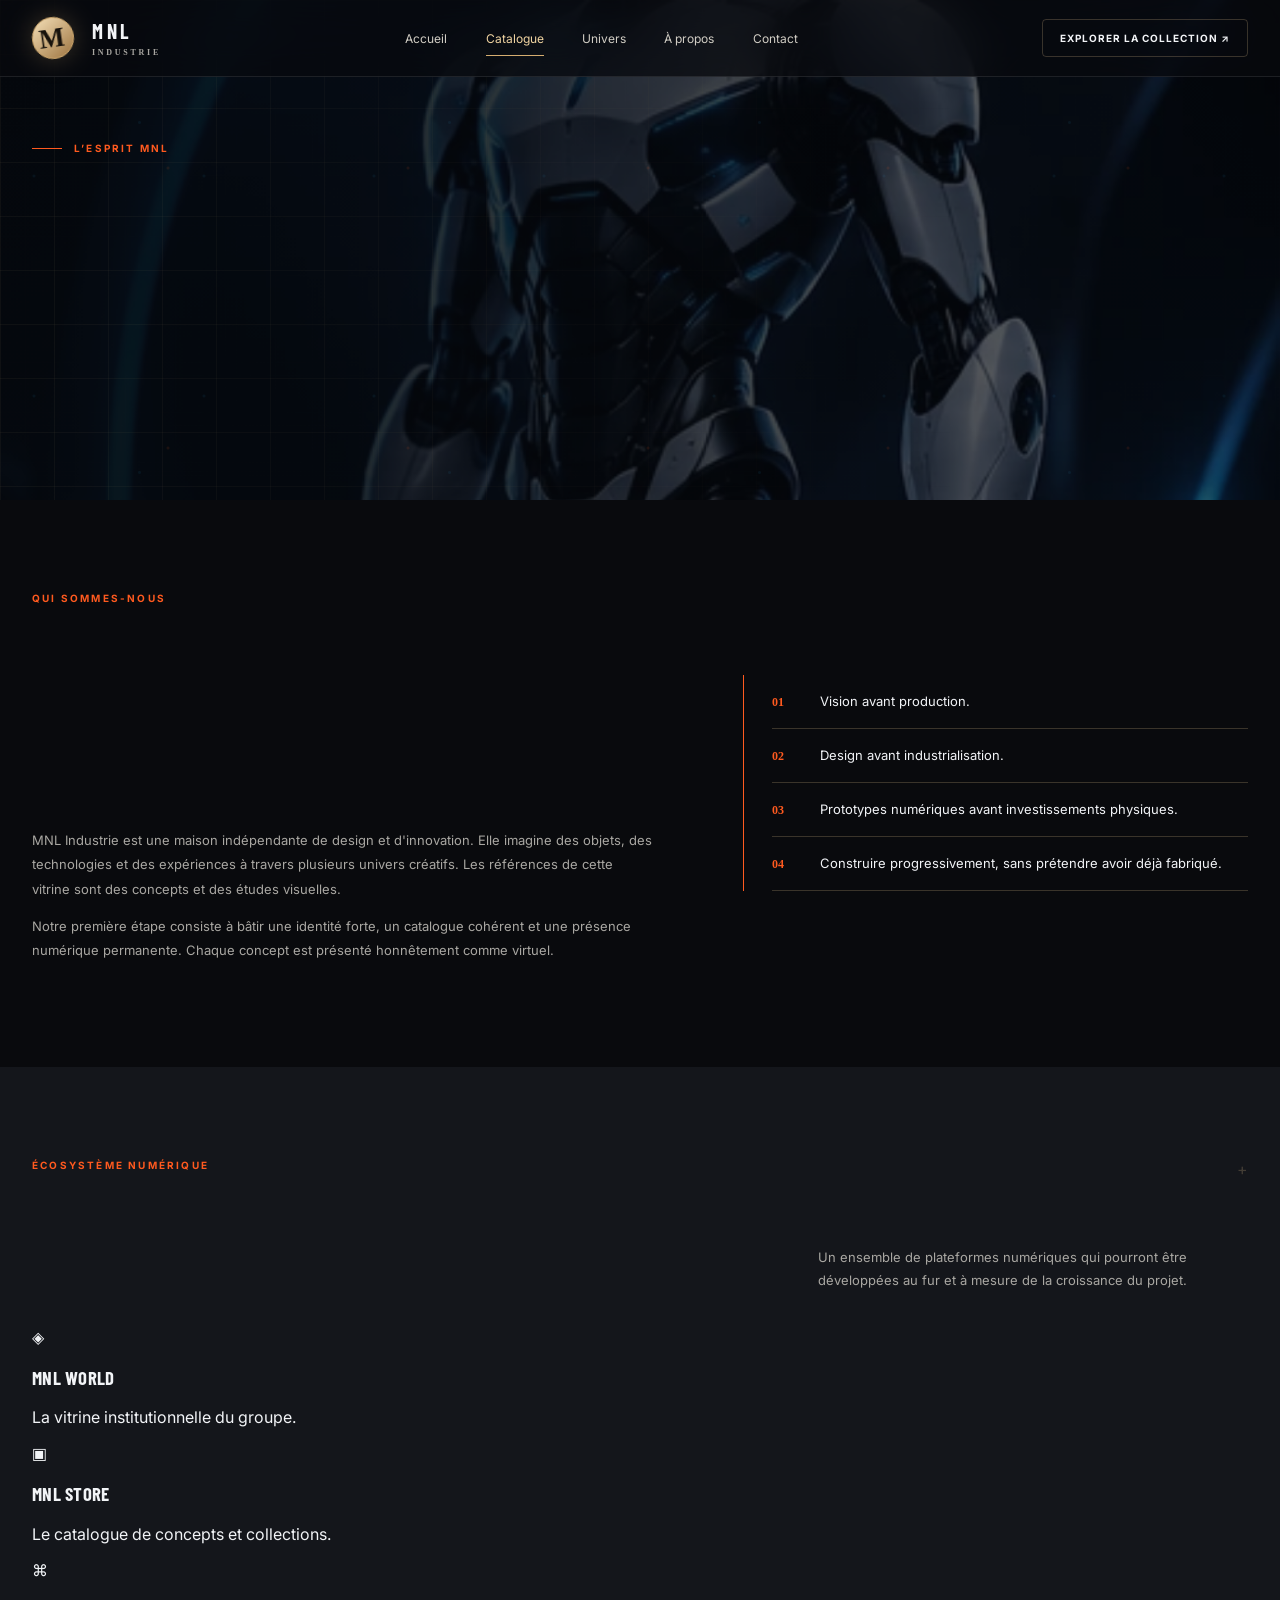
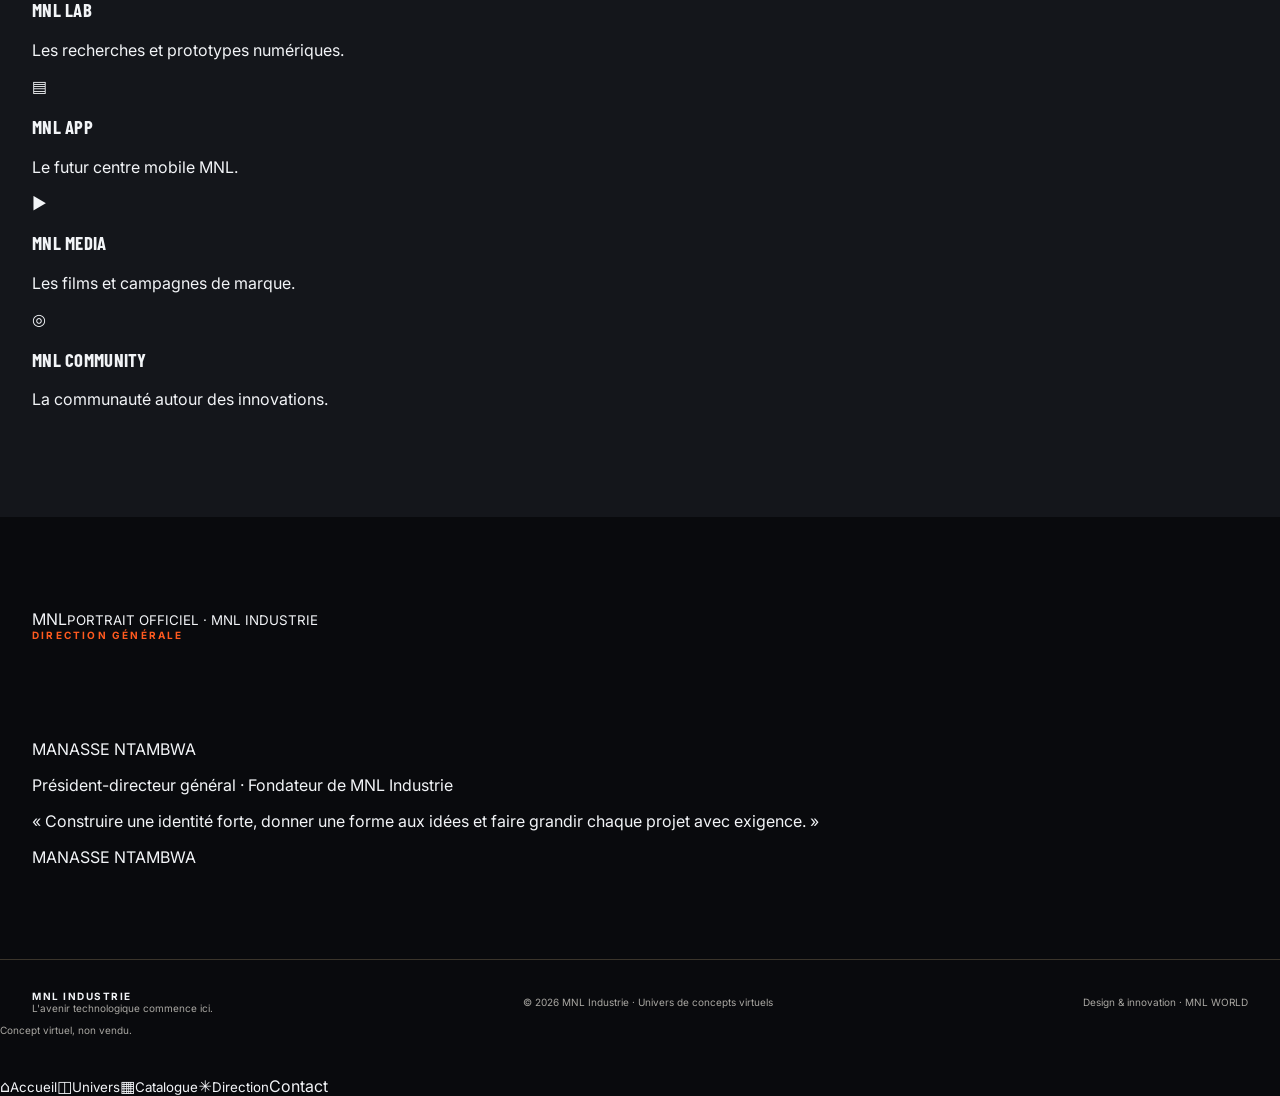
==== commit 284b3ac3: "Activer la navigation mobile MNL" ====
--- a/about.html
+++ b/about.html
@@ -1 +1 @@
-<!doctype html><html lang="fr"><head><meta charset="utf-8"><meta name="viewport" content="width=device-width,initial-scale=1"><meta name="theme-color" content="#11110f"><meta name="description" content="MNL Industrie — Groupe technologique virtuel."><link rel="manifest" href="manifest.webmanifest"><link rel="icon" href="icon.svg"><title>Notre vision | MNL Industrie</title><link rel="stylesheet" href="style.css"></head><body><header class="site-header"><div class="container nav"><a class="logo" href="index.html"><span class="logo-mark">M</span><span>MNL<small>INDUSTRIE</small></span></a><nav class="navlinks"><a href="index.html">Accueil</a><a class="active" href="products.html">Catalogue</a><a href="divisions.html">Univers</a><a href="about.html">À propos</a><a href="contact.html">Contact</a></nav><a class="nav-action" href="products.html">Explorer la collection ↗</a><button class="hamb" aria-label="Ouvrir le menu">☰</button></div></header><main><section class="hero" style="height:500px;min-height:500px"><div class="hero-bg" style="background-image:linear-gradient(90deg,#05080ef5,#05080e99),url('mnl-atlas-robot.webp');background-position:center 35%"></div><div class="container hero-inner"><div class="eyebrow">L’esprit MNL</div><h1>AU-DELÀ<br><span>DE L’IMAGINATION.</span></h1><p>Imaginer aujourd'hui ce qui pourrait transformer demain.</p></div></section><section><div class="container manifesto"><div><div class="kicker">Qui sommes-nous</div><h2>UNE MAISON<br><span>EN MOUVEMENT.</span></h2><p>MNL Industrie est une maison indépendante de design et d'innovation. Elle imagine des objets, des technologies et des expériences à travers plusieurs univers créatifs. Les références de cette vitrine sont des concepts et des études visuelles.</p><p>Notre première étape consiste à bâtir une identité forte, un catalogue cohérent et une présence numérique permanente. Chaque concept est présenté honnêtement comme virtuel.</p></div><div class="principles"><div class="principle"><b>01</b> Vision avant production.</div><div class="principle"><b>02</b> Design avant industrialisation.</div><div class="principle"><b>03</b> Prototypes numériques avant investissements physiques.</div><div class="principle"><b>04</b> Construire progressivement, sans prétendre avoir déjà fabriqué.</div></div></div></section><section class="ecosystem"><div class="container"><div class="section-top"><div><div class="kicker">Écosystème numérique</div><h2>UNE MARQUE.<br>PLUSIEURS UNIVERS.</h2></div><p>Un ensemble de plateformes numériques qui pourront être développées au fur et à mesure de la croissance du projet.</p></div><div class="eco-grid"><article class="eco"><span>◈</span><h3>MNL WORLD</h3><p>La vitrine institutionnelle du groupe.</p></article><article class="eco"><span>▣</span><h3>MNL STORE</h3><p>Le catalogue de concepts et collections.</p></article><article class="eco"><span>⌘</span><h3>MNL LAB</h3><p>Les recherches et prototypes numériques.</p></article><article class="eco"><span>▤</span><h3>MNL APP</h3><p>Le futur centre mobile MNL.</p></article><article class="eco"><span>▶</span><h3>MNL MEDIA</h3><p>Les films et campagnes de marque.</p></article><article class="eco"><span>◎</span><h3>MNL COMMUNITY</h3><p>La communauté autour des innovations.</p></article></div></div></section><section class="ceo-section"><div class="container ceo-layout"><div class="ceo-photo"><img src="pdg.png" alt="Portrait de Manasse Ntambwa, président-directeur général de MNL Industrie" onerror="this.style.display='none';this.parentElement.classList.add('photo-pending')"><span class="photo-fallback">MNL</span><small>PORTRAIT OFFICIEL · MNL INDUSTRIE</small></div><div class="ceo-copy"><div class="kicker">Direction générale</div><h2>UNE VISION.<br><span>UNE SIGNATURE.</span></h2><p class="ceo-role">MANASSE NTAMBWA</p><p>Président-directeur général · Fondateur de MNL Industrie</p><p>« Construire une identité forte, donner une forme aux idées et faire grandir chaque projet avec exigence. »</p><div class="ceo-sign">MANASSE NTAMBWA</div></div></div></section></main><footer><div class="container foot"><div><b>MNL INDUSTRIE</b><br>L'avenir technologique commence ici.</div><div>© <span id="year"></span> MNL Industrie · Univers de concepts virtuels</div><div>Design & innovation · MNL WORLD</div></div><p class="legal-note">Concept virtuel, non vendu.</p></footer><div class="modal" id="modal" role="dialog" aria-modal="true" aria-labelledby="modalTitle"><div class="modal-box"><button class="close" id="close" aria-label="Fermer">×</button><div class="modal-img"><img id="modalImg" src="" alt=""></div><div class="modal-content"><div class="kicker" id="modalDivision"></div><h2 id="modalTitle"></h2><p id="modalType"></p><p id="modalDesc"></p><div class="specs" id="specs"></div><div class="disclaimer">CONCEPT VIRTUEL — Ce produit est une création de conception. Il n'est pas présenté comme un produit fabriqué ou commercialisé.</div></div></div></div><div id="scrollProgress" aria-hidden="true"></div><nav class="bottom-dock" aria-label="Navigation principale"><a href="index.html" data-page="index.html"><span>⌂</span><small>Accueil</small></a><a href="divisions.html" data-page="divisions.html"><span>◫</span><small>Univers</small></a><a href="products.html" data-page="products.html"><span>▦</span><small>Catalogue</small></a><a href="about.html" data-page="about.html"><span>✳</span><small>Direction</small></a><a href="contact.html">Contact</a></nav><script src="data.js"></script><script src="app.js"></script><script src="js/mnl-motion.js" defer></script></body></html>+<!doctype html><html lang="fr"><head><meta charset="utf-8"><meta name="viewport" content="width=device-width,initial-scale=1"><meta name="theme-color" content="#11110f"><meta name="description" content="MNL Industrie — Groupe technologique virtuel."><link rel="manifest" href="manifest.webmanifest"><link rel="icon" href="icon.svg"><title>Notre vision | MNL Industrie</title><link rel="stylesheet" href="style.css"></head><body><header class="site-header"><div class="container nav"><a class="logo" href="index.html"><span class="logo-mark">M</span><span>MNL<small>INDUSTRIE</small></span></a><nav class="navlinks"><a href="index.html">Accueil</a><a class="active" href="products.html">Catalogue</a><a href="divisions.html">Univers</a><a href="about.html">À propos</a><a href="contact.html">Contact</a></nav><a class="nav-action" href="products.html">Explorer la collection ↗</a><button class="hamb" aria-label="Ouvrir le menu">☰</button></div></header><main><section class="hero" style="height:500px;min-height:500px"><div class="hero-bg" style="background-image:linear-gradient(90deg,#05080ef5,#05080e99),url('mnl-atlas-robot.webp');background-position:center 35%"></div><div class="container hero-inner"><div class="eyebrow">L’esprit MNL</div><h1>AU-DELÀ<br><span>DE L’IMAGINATION.</span></h1><p>Imaginer aujourd'hui ce qui pourrait transformer demain.</p></div></section><section><div class="container manifesto"><div><div class="kicker">Qui sommes-nous</div><h2>UNE MAISON<br><span>EN MOUVEMENT.</span></h2><p>MNL Industrie est une maison indépendante de design et d'innovation. Elle imagine des objets, des technologies et des expériences à travers plusieurs univers créatifs. Les références de cette vitrine sont des concepts et des études visuelles.</p><p>Notre première étape consiste à bâtir une identité forte, un catalogue cohérent et une présence numérique permanente. Chaque concept est présenté honnêtement comme virtuel.</p></div><div class="principles"><div class="principle"><b>01</b> Vision avant production.</div><div class="principle"><b>02</b> Design avant industrialisation.</div><div class="principle"><b>03</b> Prototypes numériques avant investissements physiques.</div><div class="principle"><b>04</b> Construire progressivement, sans prétendre avoir déjà fabriqué.</div></div></div></section><section class="ecosystem"><div class="container"><div class="section-top"><div><div class="kicker">Écosystème numérique</div><h2>UNE MARQUE.<br>PLUSIEURS UNIVERS.</h2></div><p>Un ensemble de plateformes numériques qui pourront être développées au fur et à mesure de la croissance du projet.</p></div><div class="eco-grid"><article class="eco"><span>◈</span><h3>MNL WORLD</h3><p>La vitrine institutionnelle du groupe.</p></article><article class="eco"><span>▣</span><h3>MNL STORE</h3><p>Le catalogue de concepts et collections.</p></article><article class="eco"><span>⌘</span><h3>MNL LAB</h3><p>Les recherches et prototypes numériques.</p></article><article class="eco"><span>▤</span><h3>MNL APP</h3><p>Le futur centre mobile MNL.</p></article><article class="eco"><span>▶</span><h3>MNL MEDIA</h3><p>Les films et campagnes de marque.</p></article><article class="eco"><span>◎</span><h3>MNL COMMUNITY</h3><p>La communauté autour des innovations.</p></article></div></div></section><section class="ceo-section"><div class="container ceo-layout"><div class="ceo-photo"><img src="pdg.png" alt="Portrait de Manasse Ntambwa, président-directeur général de MNL Industrie" onerror="this.style.display='none';this.parentElement.classList.add('photo-pending')"><span class="photo-fallback">MNL</span><small>PORTRAIT OFFICIEL · MNL INDUSTRIE</small></div><div class="ceo-copy"><div class="kicker">Direction générale</div><h2>UNE VISION.<br><span>UNE SIGNATURE.</span></h2><p class="ceo-role">MANASSE NTAMBWA</p><p>Président-directeur général · Fondateur de MNL Industrie</p><p>« Construire une identité forte, donner une forme aux idées et faire grandir chaque projet avec exigence. »</p><div class="ceo-sign">MANASSE NTAMBWA</div></div></div></section></main><footer><div class="container foot"><div><b>MNL INDUSTRIE</b><br>L'avenir technologique commence ici.</div><div>© <span id="year"></span> MNL Industrie · Univers de concepts virtuels</div><div>Design & innovation · MNL WORLD</div></div><p class="legal-note">Concept virtuel, non vendu.</p></footer><div class="modal" id="modal" role="dialog" aria-modal="true" aria-labelledby="modalTitle"><div class="modal-box"><button class="close" id="close" aria-label="Fermer">×</button><div class="modal-img"><img id="modalImg" src="" alt=""></div><div class="modal-content"><div class="kicker" id="modalDivision"></div><h2 id="modalTitle"></h2><p id="modalType"></p><p id="modalDesc"></p><div class="specs" id="specs"></div><div class="disclaimer">CONCEPT VIRTUEL — Ce produit est une création de conception. Il n'est pas présenté comme un produit fabriqué ou commercialisé.</div></div></div></div><div id="scrollProgress" aria-hidden="true"></div><nav class="bottom-dock" aria-label="Navigation principale"><a href="index.html" data-page="index.html"><span>⌂</span><small>Accueil</small></a><a href="divisions.html" data-page="divisions.html"><span>◫</span><small>Univers</small></a><a href="products.html" data-page="products.html"><span>▦</span><small>Catalogue</small></a><a href="about.html" data-page="about.html"><span>✳</span><small>Direction</small></a><a href="contact.html">Contact</a></nav><script src="data.js"></script><script src="app.js"></script><script src="js/mnl-motion.js" defer></script><script src="js/mnl-android-shell.js" defer></script></body></html>
--- a/style.css
+++ b/style.css
@@ -1,4 +1,4 @@
-@import url('https://fonts.googleapis.com/css2?family=DM+Sans:wght@400;500;600;700&family=Manrope:wght@400;500;600;700;800&display=swap');
+@import url('https://fonts.googleapis.com/css2?family=Barlow+Condensed:wght@600;700;800&family=Inter:wght@400;500;600;700;800&display=swap');
 :root{color-scheme:dark;--bg:#11110f;--surface:#191916;--surface2:#22221d;--line:rgba(220,198,162,.19);--ink:#f3f0e9;--muted:#aaa69d;--gold:#c8a879;--gold2:#e4cfaa;--max:1280px;--ease:cubic-bezier(.2,.7,.2,1)}
 *{box-sizing:border-box}html{scroll-behavior:smooth;scroll-padding-top:88px}body{margin:0;background:var(--bg);color:var(--ink);font-family:'DM Sans',sans-serif;overflow-x:hidden}body:before{content:"";position:fixed;inset:0;z-index:-1;pointer-events:none;opacity:.14;background:radial-gradient(ellipse at 82% 5%,#b28d5c20,transparent 38%),linear-gradient(135deg,#ffffff05 1px,transparent 1px);background-size:auto,44px 44px}a{color:inherit;text-decoration:none}button,input,select{font:inherit}button{color:inherit}.container{width:min(var(--max),calc(100% - 64px));margin-inline:auto}
 .site-header,header{position:fixed;inset:0 0 auto;z-index:100;background:rgba(15,15,13,.76);border-bottom:1px solid #fff1;backdrop-filter:blur(22px) saturate(130%);-webkit-backdrop-filter:blur(22px) saturate(130%);transition:background .3s,border-color .3s}.site-header.header-scrolled,header.header-scrolled{background:rgba(15,15,13,.96);border-color:var(--line)}
@@ -99,7 +99,6 @@
 @media(max-width:620px){.hero-inner.container{width:100%;max-width:none;margin-left:0;margin-right:0;padding-left:20px;padding-right:20px}.hero-inner .eyebrow,.hero-inner h1,.hero-inner .hero-tagline,.hero-inner>p,.hero-inner .buttons{max-width:calc(100vw - 40px)}}
 
 /* MNL INDUSTRIE — palette industrielle et système de mouvement */
-@import url('https://fonts.googleapis.com/css2?family=Barlow+Condensed:wght@600;700;800&family=Inter:wght@400;500;600;700;800&display=swap');
 :root{color-scheme:dark;--bg:#0B0D10;--surface:#14181D;--line:#2A313A;--muted:#9AA4B2;--text:#F2F4F7;--accent:#FF5A1F;--glow:#38BDF8;--ink:var(--text);--surface2:#1b222a;--gold:var(--accent);--gold2:#ff8658;--ease:cubic-bezier(.2,.7,.2,1)}
 html,body{background:var(--bg);color:var(--text);font-family:Inter,system-ui,sans-serif}body:before{opacity:.16;background-image:linear-gradient(135deg,#2A313A55 1px,transparent 1px),linear-gradient(45deg,#2A313A33 1px,transparent 1px);background-size:42px 42px,42px 42px}
 h1,h2,h3,.logo,.product-info h3,.division h3,.modal-content h2,.manifesto h2,.section-top h2,.hero-stats b{font-family:'Barlow Condensed',Impact,sans-serif;font-weight:700;text-transform:uppercase;letter-spacing:.015em}
@@ -130,3 +129,107 @@
 
 .mnl-intro-layer{position:fixed;inset:0;z-index:9999;display:grid;place-items:center;background:#050607;pointer-events:none;opacity:1;transition:transform .42s cubic-bezier(.76,0,.24,1),opacity .42s}.mnl-intro-layer.open{transform:translateY(-102%);opacity:0}.mnl-intro-mark svg{width:clamp(76px,16vw,132px);fill:none;stroke:var(--accent);stroke-width:2.3;stroke-linecap:square;stroke-linejoin:miter;stroke-dasharray:280;stroke-dashoffset:280;filter:drop-shadow(0 0 12px #ff5a1f66);animation:mnl-mark-draw .55s ease forwards}@keyframes mnl-mark-draw{to{stroke-dashoffset:0}}.mnl-title-reveal{clip-path:inset(0 0 100% 0);opacity:0;transform:translateY(12px);transition:clip-path .65s ease,opacity .65s ease,transform .65s ease}.mnl-title-reveal.mnl-title-on{clip-path:inset(0);opacity:1;transform:none}.mnl-motion-ready .navlinks.open a{animation:mnl-menu-in .3s ease both}@keyframes mnl-menu-in{from{opacity:0;transform:translateY(8px)}to{opacity:1;transform:none}}
 @media(prefers-reduced-motion:reduce){.mnl-intro-layer{display:none!important}.mnl-title-reveal{clip-path:none;opacity:1;transform:none}}
+
+/* Animations conformes : transform / opacity seulement */
+@keyframes grid-drift{to{transform:translate3d(54px,54px,0)}}
+.hero:before{background-position:0 0;animation:grid-drift 34s linear infinite}
+@keyframes particles-up{to{transform:translate3d(0,-28px,0)}}
+.hero:after{animation:particles-up 18s linear infinite}
+.skeleton{animation:none;background:#1a2027}
+
+/* MNL ANDROID — dark glass + warm champagne lighting */
+:root{--bg:#090a0d;--surface:#14161b;--surface2:#1b1e24;--line:rgba(218,188,137,.24);--ink:#f5f3ef;--muted:#a9a7a2;--gold:#d5ad70;--gold2:#f1d5a2;--max:1440px}
+body{background:#090a0d;font-family:Inter,system-ui,sans-serif}
+.site-header{background:rgba(8,10,14,.76);border-bottom:1px solid #ffffff18;backdrop-filter:blur(24px) saturate(145%)}
+.nav{height:76px}.logo-mark{border-radius:50%;background:linear-gradient(145deg,#f4dfb7,#9e7541);color:#17120c;box-shadow:0 0 26px #d4aa6740}
+.hero{height:min(760px,88svh);min-height:590px;background:#101116}
+.hero-bg{background-image:linear-gradient(90deg,rgba(7,9,13,.92),rgba(7,9,13,.64) 35%,rgba(7,9,13,.06) 78%),linear-gradient(0deg,#090a0d 0%,transparent 32%),url('hero-car.webp');background-position:center 56%;filter:saturate(.9)}
+.hero-vignette{background:linear-gradient(105deg,transparent 35%,#d8b47c1c 100%)}
+.hero h1{font-family:Inter,sans-serif;letter-spacing:-.065em}
+.hero h1 span{background:linear-gradient(100deg,#fff 20%,#f2d7a5 75%);background-clip:text;-webkit-background-clip:text;color:transparent}
+.hero-tagline{color:#f1d5a2}
+.btn{border-radius:999px;letter-spacing:.025em;font-size:11px}
+.btn.primary{background:linear-gradient(110deg,#fff4df,#d7ad70);color:#15110b;box-shadow:0 8px 32px #d6aa7040}
+.category-band{background:rgba(18,20,25,.82);border-block-color:#ffffff20}
+.category-track{gap:9px;padding:12px 0}
+.category-track a{min-width:105px;padding:13px 12px;border:1px solid #ffffff12;border-radius:17px;background:linear-gradient(145deg,#ffffff10,#ffffff03);color:#f2d5a1;box-shadow:inset 0 1px #ffffff13,0 8px 24px #0003}
+.category-track a span{color:#f3f1ed;font-size:10px}
+.category-track a:first-child{border-color:#d8b77d;background:linear-gradient(145deg,#d6b47b36,#ffffff09);box-shadow:0 0 24px #d6b47b26}
+.featured{background:linear-gradient(180deg,#111319,#090a0d)}
+.section-top h2{font-family:Inter,sans-serif;letter-spacing:-.045em}
+.product-grid{grid-template-columns:repeat(3,minmax(0,1fr));gap:14px}
+.product{border-radius:18px;border-color:#ffffff24;background:linear-gradient(145deg,#20232b,#101217);box-shadow:0 12px 30px #0005,inset 0 1px #ffffff16}
+.product-image{height:230px;background:#171a21}
+.product-info{padding:15px 16px 16px}
+.product-info h3{font-family:Inter,sans-serif}
+.product-info small,.concept{color:#e0bd83}
+.favorite{border-radius:50%;backdrop-filter:blur(12px)}
+.editorial-tile,.division,.modal-box{border-radius:18px}
+.keynote-panel,.division{background:linear-gradient(145deg,#1c2028dd,#101217dd);border-color:#ffffff22;backdrop-filter:blur(18px)}
+#scrollProgress{background:linear-gradient(90deg,#9d7442,#f3d6a2)}
+.mnl-mobile-nav{display:none}
+@media(max-width:700px){
+ html{scroll-padding-top:72px}.container{width:calc(100% - 28px)}
+ .site-header{height:66px}.nav{height:66px;gap:10px}
+ .logo{font-size:17px;gap:8px}.logo-mark{width:36px;height:36px;font-size:23px}
+ .hamb{display:grid;place-items:center;width:42px;height:42px;border-radius:13px;background:#ffffff0b;border-color:#ffffff25}
+ .navlinks{top:66px;left:14px;right:14px;border-radius:18px;background:rgba(12,14,19,.96);backdrop-filter:blur(24px);box-shadow:0 20px 55px #0009}
+ .hero{height:auto;min-height:660px;padding:95px 0 46px;align-items:flex-end}
+ .hero-bg{background-position:58% center;background-image:linear-gradient(90deg,#080a0edb,#080a0e65 70%,#080a0e30),linear-gradient(0deg,#090a0d 0%,transparent 62%),url('hero-car.webp')}
+ .hero-inner{padding-top:30px}.eyebrow{font-size:9px;letter-spacing:.15em}
+ .hero h1{font-size:clamp(43px,12vw,66px);line-height:.98;margin:18px 0 12px;letter-spacing:-.07em}
+ .hero-tagline{font-size:16px;line-height:1.35}.hero p{font-size:12px;line-height:1.7;max-width:340px}
+ .buttons{gap:10px;margin-top:20px}.btn{min-height:46px;padding:0 17px;font-size:9px}
+ .hero-caption{display:none}.category-band{overflow:hidden}
+ .category-track{justify-content:flex-start;overflow-x:auto;scroll-snap-type:x mandatory;padding:12px 14px}
+ .category-track a{min-width:94px;scroll-snap-align:start;padding:12px 8px;border-radius:15px}
+ section{padding:54px 0}.section-top{display:block;margin-bottom:20px}
+ .section-top h2{font-size:32px}.section-top p{margin-top:10px;font-size:11px}
+ .product-grid{display:flex;overflow-x:auto;gap:12px;padding:2px 14px 16px;margin-inline:-14px;scroll-snap-type:x mandatory;scrollbar-width:none}
+ .product-grid::-webkit-scrollbar{display:none}.product{flex:0 0 min(78vw,310px);scroll-snap-align:start}
+ .product-image{height:190px}.product-info{padding:13px}.product-info h3{font-size:17px}
+ .product-info p{font-size:10px;min-height:30px}
+ .editorial-gallery{grid-template-columns:1fr 1fr;grid-auto-rows:150px;gap:9px}
+ .editorial-tile.tile-1{grid-row:span 2}.editorial-meta{left:12px;right:12px;bottom:12px}
+ .editorial-meta b{font-size:15px}.manifesto{grid-template-columns:1fr;gap:24px}
+ .manifesto h2{font-size:39px}.principles{padding-left:17px}
+ .division-grid{grid-template-columns:1fr 1fr;gap:9px}.division{padding:15px;min-height:185px}
+ .division h3{font-size:16px}.foot{flex-direction:column;align-items:flex-start;gap:12px;padding-bottom:72px}
+ .modal{padding:10px}.modal-box{grid-template-columns:1fr;max-height:84svh;border-radius:18px}
+ .modal-img{min-height:220px;height:230px}.modal-content{padding:22px}.specs{grid-template-columns:1fr 1fr}
+ .mnl-mobile-nav{position:fixed;display:flex;z-index:180;left:12px;right:12px;bottom:max(10px,env(safe-area-inset-bottom));height:64px;align-items:center;justify-content:space-around;padding:6px 8px;border:1px solid #ffffff28;border-radius:21px;background:rgba(18,20,26,.84);backdrop-filter:blur(24px) saturate(160%);box-shadow:0 12px 42px #0009,inset 0 1px #ffffff24}
+ .mnl-mobile-nav a{min-width:52px;display:flex;flex-direction:column;align-items:center;justify-content:center;gap:3px;color:#d8d9dc;font-size:9px}
+ .mnl-mobile-nav a span:first-child{font-size:18px;line-height:1.1}.mnl-mobile-nav a.active{color:#f1cf91}
+ body{padding-bottom:78px}#scrollProgress{height:3px}
+}
+@media(min-width:701px) and (max-width:950px){.product-grid{grid-template-columns:repeat(2,minmax(0,1fr))}.hero{min-height:620px}}
+@media(prefers-reduced-motion:reduce){.mnl-mobile-nav,.product,.product-image img,.category-track{scroll-behavior:auto;transition:none!important}}
+
+/* MNL ANDROID — dark glass + warm champagne lighting */
+:root{--bg:#090a0d;--surface:#14161b;--surface2:#1b1e24;--line:rgba(218,188,137,.24);--ink:#f5f3ef;--muted:#a9a7a2;--gold:#d5ad70;--gold2:#f1d5a2;--max:1440px}
+body{background:#090a0d;font-family:Inter,system-ui,sans-serif}
+.site-header{background:rgba(8,10,14,.76);border-bottom:1px solid #ffffff18;backdrop-filter:blur(24px) saturate(145%)}
+.nav{height:76px}.logo-mark{border-radius:50%;background:linear-gradient(145deg,#f4dfb7,#9e7541);color:#17120c;box-shadow:0 0 26px #d4aa6740}
+.hero{height:min(760px,88svh);min-height:590px;background:#101116}
+.hero-bg{background-image:linear-gradient(90deg,rgba(7,9,13,.92),rgba(7,9,13,.64) 35%,rgba(7,9,13,.06) 78%),linear-gradient(0deg,#090a0d 0%,transparent 32%),url('hero-car.webp');background-position:center 56%;filter:saturate(.9)}
+.hero h1{font-family:Inter,sans-serif;letter-spacing:-.065em}.hero h1 span{background:linear-gradient(100deg,#fff 20%,#f2d7a5 75%);background-clip:text;-webkit-background-clip:text;color:transparent}.hero-tagline{color:#f1d5a2}
+.btn{border-radius:999px;letter-spacing:.025em;font-size:11px}.btn.primary{background:linear-gradient(110deg,#fff4df,#d7ad70);color:#15110b;box-shadow:0 8px 32px #d6aa7040}
+.category-band{background:rgba(18,20,25,.82);border-block-color:#ffffff20}.category-track{gap:9px;padding:12px 0}.category-track a{min-width:105px;padding:13px 12px;border:1px solid #ffffff12;border-radius:17px;background:linear-gradient(145deg,#ffffff10,#ffffff03);color:#f2d5a1;box-shadow:inset 0 1px #ffffff13,0 8px 24px #0003}.category-track a span{color:#f3f1ed;font-size:10px}.category-track a:first-child{border-color:#d8b77d;background:linear-gradient(145deg,#d6b47b36,#ffffff09);box-shadow:0 0 24px #d6b47b26}
+.featured{background:linear-gradient(180deg,#111319,#090a0d)}.section-top h2{font-family:Inter,sans-serif;letter-spacing:-.045em}
+.product-grid{grid-template-columns:repeat(3,minmax(0,1fr));gap:14px}.product{border-radius:18px;border-color:#ffffff24;background:linear-gradient(145deg,#20232b,#101217);box-shadow:0 12px 30px #0005,inset 0 1px #ffffff16}.product-image{height:230px;background:#171a21}.product-info{padding:15px 16px 16px}.product-info h3{font-family:Inter,sans-serif}.product-info small,.concept{color:#e0bd83}.favorite{border-radius:50%;backdrop-filter:blur(12px)}.editorial-tile,.division,.modal-box{border-radius:18px}.keynote-panel,.division{background:linear-gradient(145deg,#1c2028dd,#101217dd);border-color:#ffffff22;backdrop-filter:blur(18px)}#scrollProgress{background:linear-gradient(90deg,#9d7442,#f3d6a2)}
+.mnl-mobile-nav{display:none}
+@media(max-width:700px){
+ html{scroll-padding-top:72px}.container{width:calc(100% - 28px)}.site-header{height:66px}.nav{height:66px;gap:10px}.logo{font-size:17px;gap:8px}.logo-mark{width:36px;height:36px;font-size:23px}.hamb{display:grid;place-items:center;width:42px;height:42px;border-radius:13px;background:#ffffff0b;border-color:#ffffff25}
+ .navlinks{top:66px;left:14px;right:14px;border-radius:18px;background:rgba(12,14,19,.96);backdrop-filter:blur(24px);box-shadow:0 20px 55px #0009}
+ .hero{height:auto;min-height:660px;padding:95px 0 46px;align-items:flex-end}.hero-bg{background-position:58% center;background-image:linear-gradient(90deg,#080a0edb,#080a0e65 70%,#080a0e30),linear-gradient(0deg,#090a0d 0%,transparent 62%),url('hero-car.webp')}.hero-inner{padding-top:30px}.eyebrow{font-size:9px;letter-spacing:.15em}.hero h1{font-size:clamp(43px,12vw,66px);line-height:.98;margin:18px 0 12px;letter-spacing:-.07em}.hero-tagline{font-size:16px;line-height:1.35}.hero p{font-size:12px;line-height:1.7;max-width:340px}.buttons{gap:10px;margin-top:20px}.btn{min-height:46px;padding:0 17px;font-size:9px}.hero-caption{display:none}
+ .category-band{overflow:hidden}.category-track{justify-content:flex-start;overflow-x:auto;scroll-snap-type:x mandatory;padding:12px 14px}.category-track a{min-width:94px;scroll-snap-align:start;padding:12px 8px;border-radius:15px}
+ section{padding:54px 0}.section-top{display:block;margin-bottom:20px}.section-top h2{font-size:32px}.section-top p{margin-top:10px;font-size:11px}
+ .product-grid{display:flex;overflow-x:auto;gap:12px;padding:2px 14px 16px;margin-inline:-14px;scroll-snap-type:x mandatory;scrollbar-width:none}.product-grid::-webkit-scrollbar{display:none}.product{flex:0 0 min(78vw,310px);scroll-snap-align:start}.product-image{height:190px}.product-info{padding:13px}.product-info h3{font-size:17px}.product-info p{font-size:10px;min-height:30px}
+ .editorial-gallery{grid-template-columns:1fr 1fr;grid-auto-rows:150px;gap:9px}.editorial-tile.tile-1{grid-row:span 2}.editorial-meta{left:12px;right:12px;bottom:12px}.editorial-meta b{font-size:15px}.manifesto{grid-template-columns:1fr;gap:24px}.manifesto h2{font-size:39px}.principles{padding-left:17px}
+ .division-grid{grid-template-columns:1fr 1fr;gap:9px}.division{padding:15px;min-height:185px}.division h3{font-size:16px}.foot{flex-direction:column;align-items:flex-start;gap:12px;padding-bottom:72px}
+ .modal{padding:10px}.modal-box{grid-template-columns:1fr;max-height:84svh;border-radius:18px}.modal-img{min-height:220px;height:230px}.modal-content{padding:22px}.specs{grid-template-columns:1fr 1fr}
+ .mnl-mobile-nav{position:fixed;display:flex;z-index:180;left:12px;right:12px;bottom:max(10px,env(safe-area-inset-bottom));height:64px;align-items:center;justify-content:space-around;padding:6px 8px;border:1px solid #ffffff28;border-radius:21px;background:rgba(18,20,26,.84);backdrop-filter:blur(24px) saturate(160%);box-shadow:0 12px 42px #0009,inset 0 1px #ffffff24}
+ .mnl-mobile-nav a{min-width:52px;display:flex;flex-direction:column;align-items:center;justify-content:center;gap:3px;color:#d8d9dc;font-size:9px}.mnl-mobile-nav a span:first-child{font-size:18px;line-height:1.1}.mnl-mobile-nav a.active{color:#f1cf91}body{padding-bottom:78px}#scrollProgress{height:3px}
+}
+@media(min-width:701px) and (max-width:950px){.product-grid{grid-template-columns:repeat(2,minmax(0,1fr))}.hero{min-height:620px}}
+@media(prefers-reduced-motion:reduce){.mnl-mobile-nav,.product,.product-image img,.category-track{scroll-behavior:auto;transition:none!important}}
